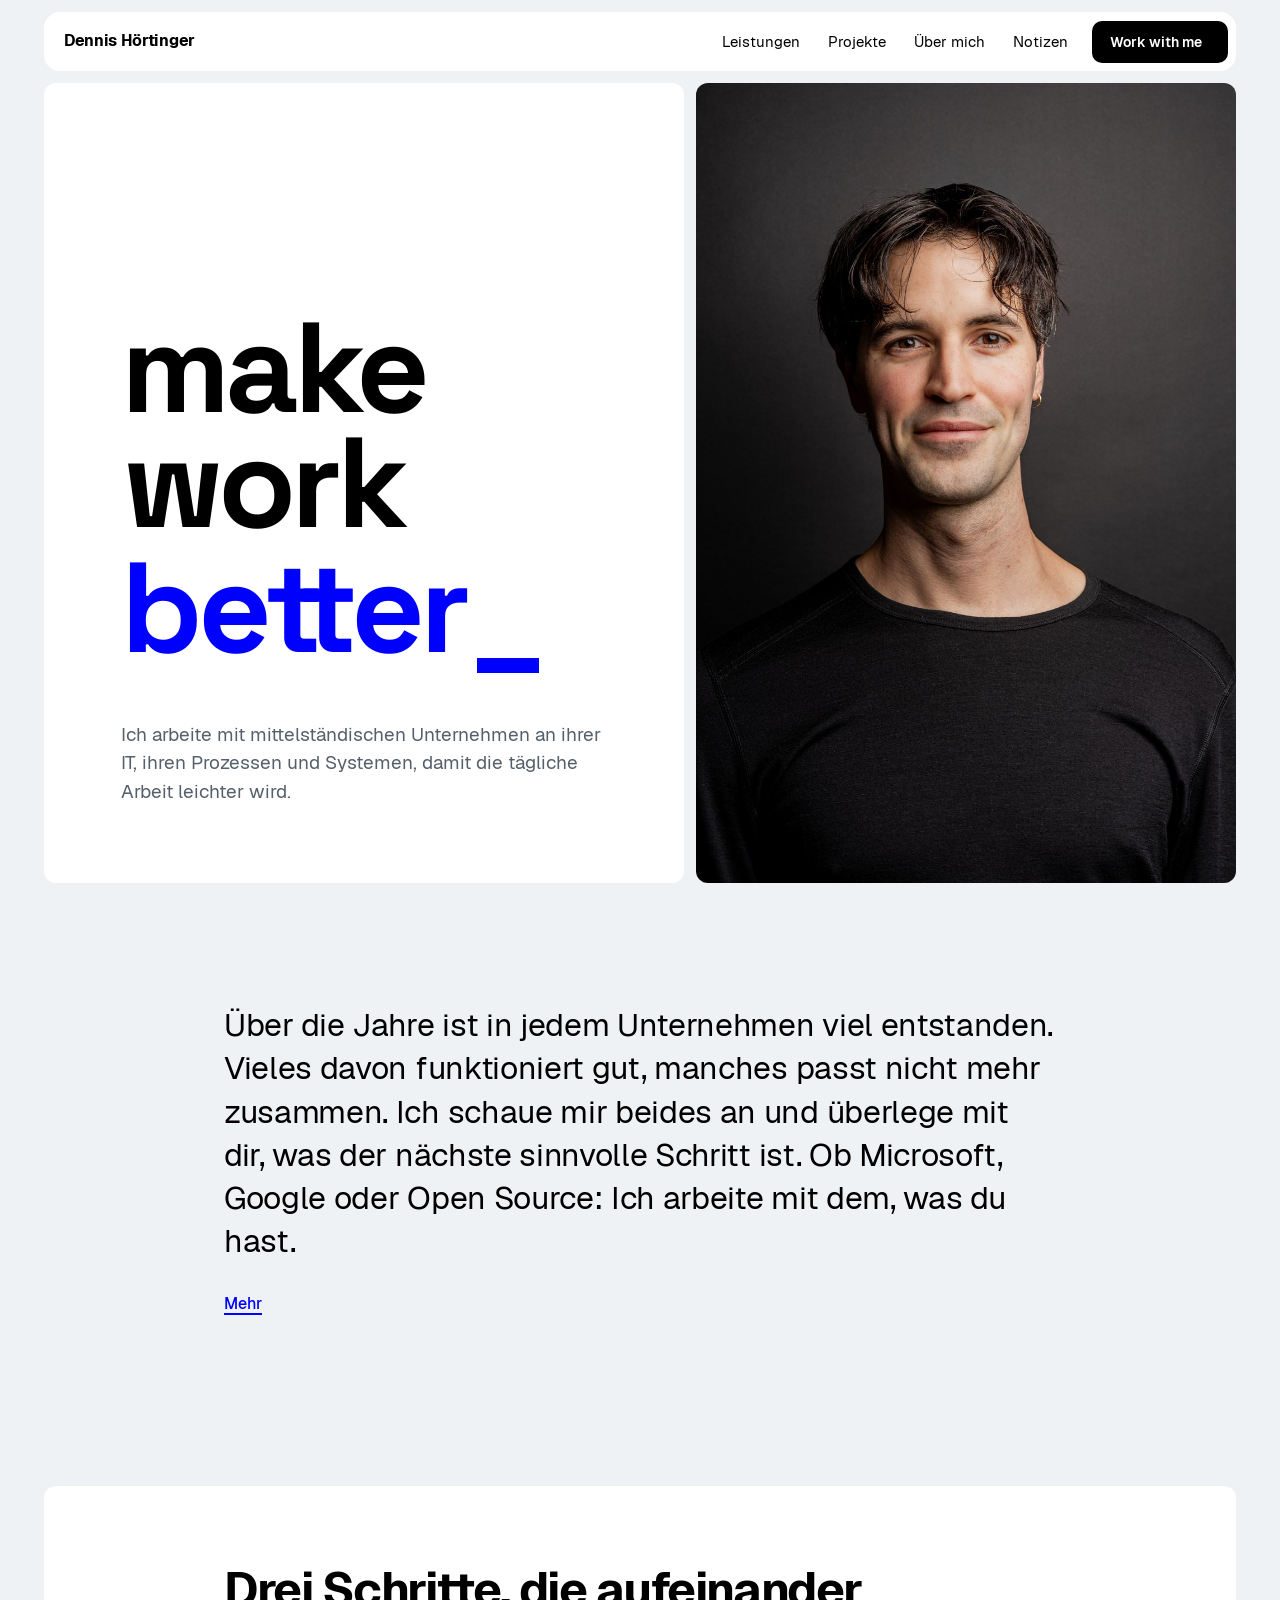
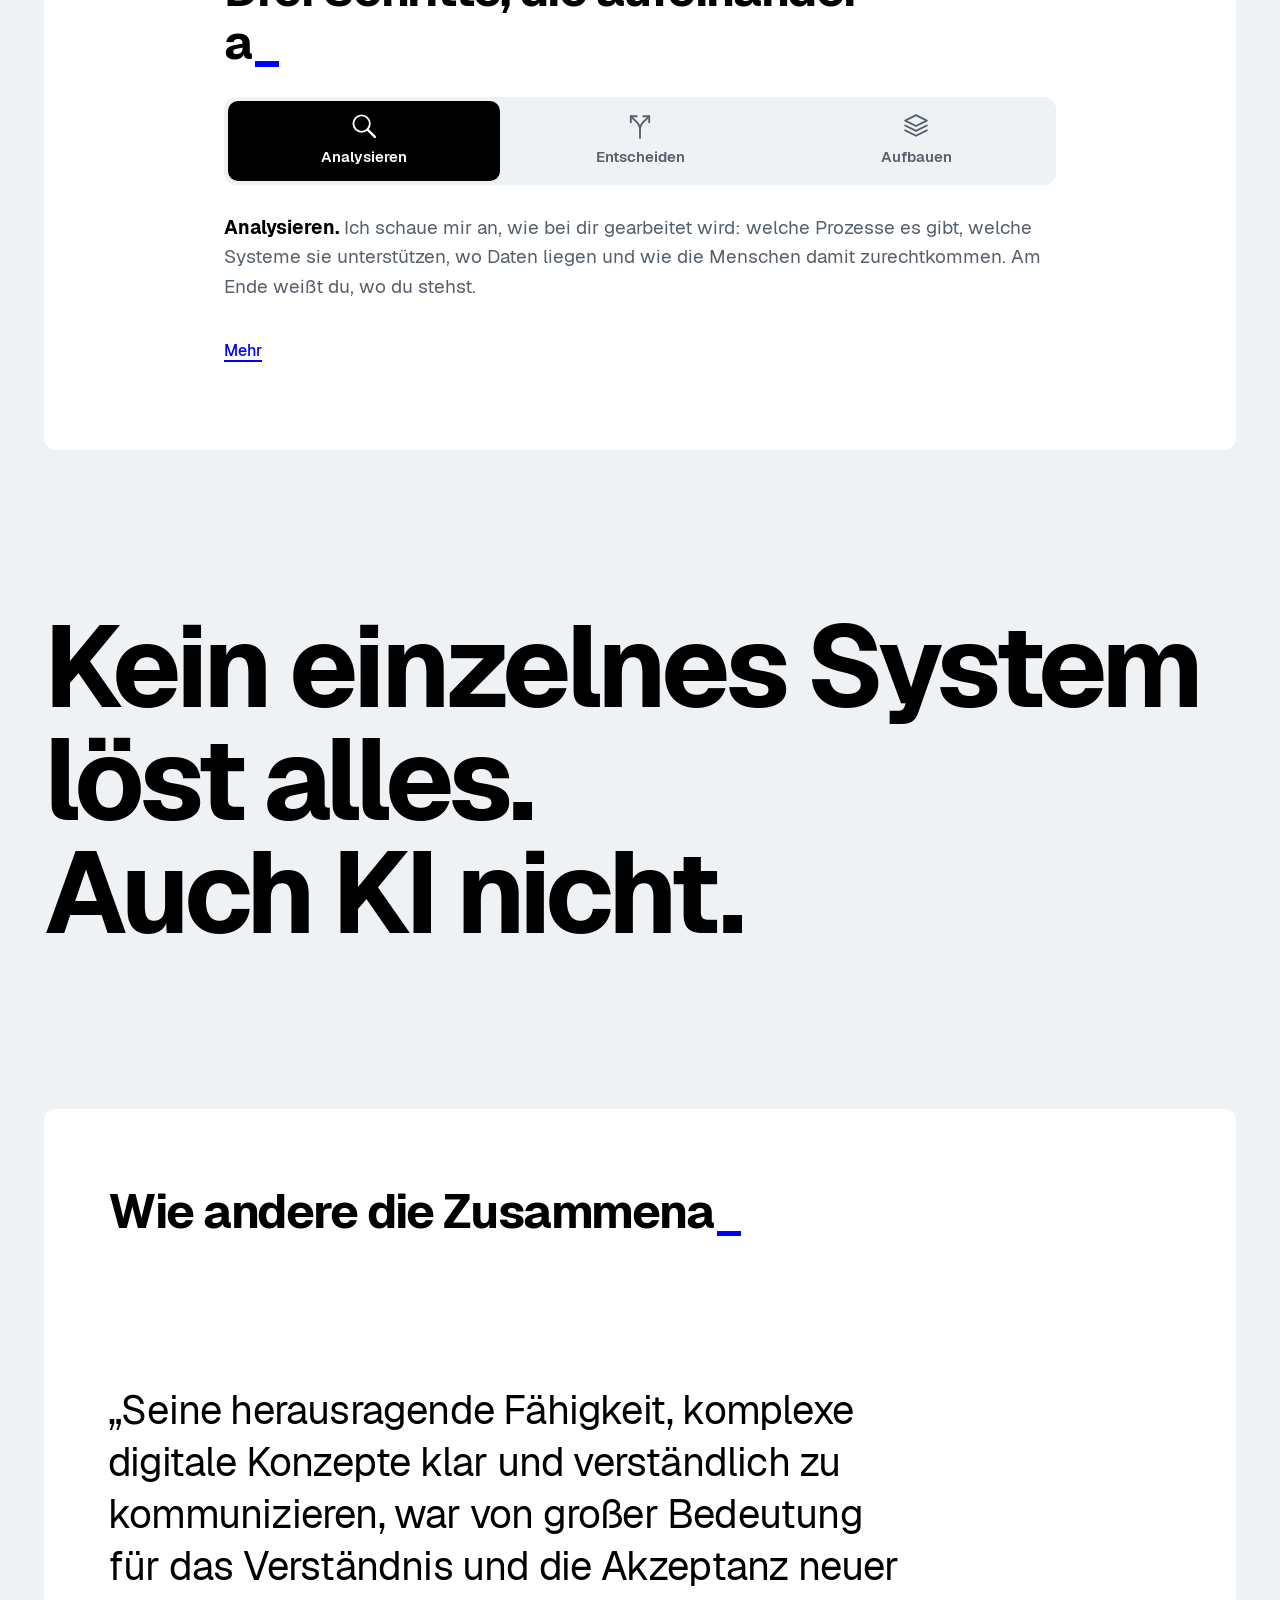
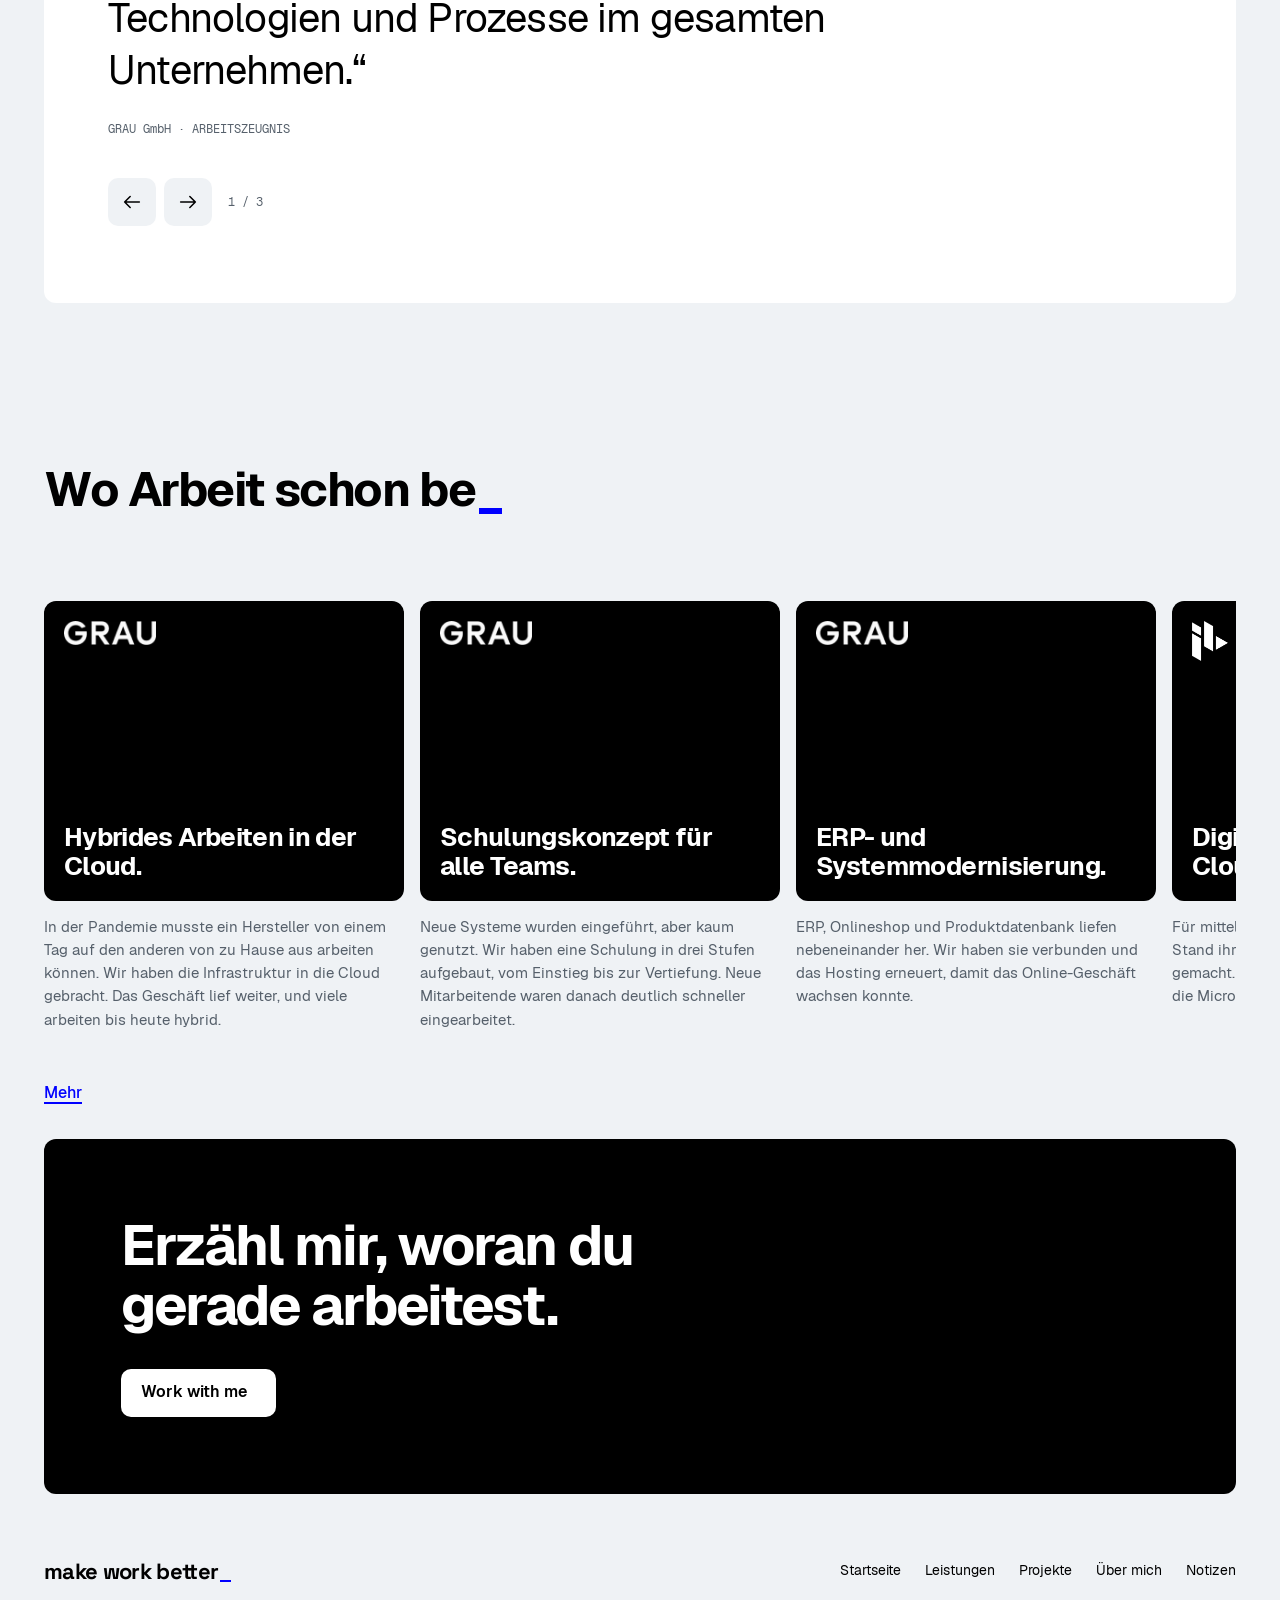
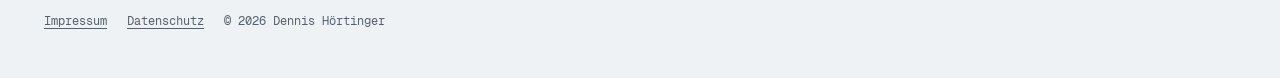
==== index.html @ a3713d3a "Impressum: Geschäftsadresse, E-Mail info@hoertinger.de, Bildnachweis; Kontakt-Buttons auf info@ Co-A" ====
<!doctype html>
<html lang="de">
<head>
  <meta charset="utf-8">
  <meta name="viewport" content="width=device-width, initial-scale=1">
  <title>Dennis Hörtinger · IT Consultant in Berlin</title>
  <meta name="description" content="IT Consultant in Berlin. Ich arbeite mit mittelständischen Unternehmen an ihrer IT, ihren Prozessen und Systemen, damit die tägliche Arbeit leichter wird.">
  <!-- Bis zum Livegang (frühestens 01.12.2026) nicht in Suchmaschinen aufnehmen. Zum Livegang diese Zeile löschen. -->
  <meta name="robots" content="noindex, nofollow">
  <meta name="theme-color" content="#EFF2F5" media="(prefers-color-scheme: light)">
  <meta name="theme-color" content="#0F1214" media="(prefers-color-scheme: dark)">
  <meta property="og:type" content="website">
  <meta property="og:locale" content="de_DE">
  <meta property="og:title" content="Dennis Hörtinger · IT Consultant in Berlin">
  <meta property="og:description" content="IT Consultant in Berlin. Ich arbeite mit mittelständischen Unternehmen an ihrer IT, ihren Prozessen und Systemen, damit die tägliche Arbeit leichter wird.">
  <link rel="icon" href="favicon.svg" type="image/svg+xml">
  <link rel="preload" href="assets/fonts/Geist-Regular.woff2" as="font" type="font/woff2" crossorigin>
  <link rel="preload" href="assets/fonts/SpaceGrotesk-Bold-Latin.woff2" as="font" type="font/woff2" crossorigin>
  <link rel="stylesheet" href="assets/css/style.css">
  <script>document.documentElement.classList.add('js')</script>
  <script src="assets/js/main.js" defer></script>
</head>
<body>
  <a href="#inhalt" class="skip-link">Zum Inhalt</a>

  <header class="nav">
    <div class="nav-bar">
      <a href="./" class="nav-name">Dennis Hörtinger</a>
      <nav class="nav-links" aria-label="Hauptnavigation">
        <a href="leistungen/" class="nav-link">Leistungen</a>
        <a href="projekte/" class="nav-link">Projekte</a>
        <a href="ueber-mich/" class="nav-link">Über mich</a>
        <a href="notizen/" class="nav-link">Notizen</a>
        <a href="mailto:info@hoertinger.de" class="btn btn-primary btn-cta nav-cta">Work with me</a>
      </nav>
      <button type="button" class="nav-burger" aria-label="Menü öffnen" aria-expanded="false" aria-controls="menu">Menü <svg width="18" height="8" viewBox="0 0 18 8" fill="none" stroke="currentColor" stroke-width="2" stroke-linecap="round" aria-hidden="true"><path d="M1 1 H17 M1 7 H17"/></svg></button>
    </div>
  </header>

  <div id="menu" class="menu" role="dialog" aria-modal="true" aria-label="Menü" aria-hidden="true" inert>
    <div class="menu-top">
      <a href="./" class="nav-name">Dennis Hörtinger</a>
      <button type="button" class="menu-close" aria-label="Menü schließen">Schließen <svg width="14" height="14" viewBox="-7 -7 14 14" fill="none" stroke="currentColor" stroke-width="2" stroke-linecap="round" aria-hidden="true"><path d="M-5.5 -5.5 L5.5 5.5 M-5.5 5.5 L5.5 -5.5"/></svg></button>
    </div>
    <nav class="menu-pages" aria-label="Seiten">
      <a href="leistungen/" data-stagger style="--i:0">Leistungen</a>
      <a href="projekte/" data-stagger style="--i:1">Projekte</a>
      <a href="ueber-mich/" data-stagger style="--i:2">Über mich</a>
      <a href="notizen/" data-stagger style="--i:3">Notizen</a>
    </nav>
    <a href="mailto:info@hoertinger.de" class="btn btn-primary btn-cta menu-cta" data-stagger style="--i:4">Work with me</a>
    <div class="menu-proj">
      <p class="menu-proj-label mono" data-stagger style="--i:6">Projekte</p>
      <a href="projekte/#hybrides-arbeiten" data-stagger style="--i:7"><div class="tile"><img src="assets/logos/logo_grau_weiss.png" width="400" height="104" alt="" class="logo-grau" loading="lazy"></div><span class="menu-proj-title">Hybrides Arbeiten in der Cloud.</span><svg width="18" height="18" viewBox="-9 -9 18 18" fill="none" stroke="currentColor" stroke-width="1.7" stroke-linecap="round" stroke-linejoin="round" aria-hidden="true"><path d="M-7 0 H7 M1 -6 L7 0 L1 6"/></svg></a>
      <a href="projekte/#schulungskonzept" data-stagger style="--i:8"><div class="tile"><img src="assets/logos/logo_grau_weiss.png" width="400" height="104" alt="" class="logo-grau" loading="lazy"></div><span class="menu-proj-title">Schulungskonzept für alle Teams.</span><svg width="18" height="18" viewBox="-9 -9 18 18" fill="none" stroke="currentColor" stroke-width="1.7" stroke-linecap="round" stroke-linejoin="round" aria-hidden="true"><path d="M-7 0 H7 M1 -6 L7 0 L1 6"/></svg></a>
      <a href="projekte/#digitalanalysen" data-stagger style="--i:9"><div class="tile"><img src="assets/logos/logo_inspirationlabs_weiss.png" width="558" height="626" alt="" class="logo-inspirationlabs" loading="lazy"></div><span class="menu-proj-title">Digitalanalysen und Cloud-Migrationen.</span><svg width="18" height="18" viewBox="-9 -9 18 18" fill="none" stroke="currentColor" stroke-width="1.7" stroke-linecap="round" stroke-linejoin="round" aria-hidden="true"><path d="M-7 0 H7 M1 -6 L7 0 L1 6"/></svg></a>
    </div>
    <p class="menu-legal mono"><a href="impressum/">Impressum</a><a href="impressum/#datenschutz">Datenschutz</a></p>
  </div>

  <main id="inhalt">
    <div class="page">
      <div class="shell only-m">
        <section class="hero-m has-photo" aria-labelledby="claim-m">
          <div class="photo"><img src="assets/fotos/dennis-hoertinger.jpg" width="965" height="1600" alt="Dennis Hörtinger"></div>
          <h1 id="claim-m" class="claim" aria-label="make work better"><span>make</span><span class="claim-work">work</span><span class="claim-better"><span class="claim-typed">better</span><span class="cursor" aria-hidden="true"></span></span></h1>
        </section>
      </div>

      <div class="shell only-d">
        <section class="hero-d" aria-labelledby="claim-d">
          <div class="card hero-d-text">
            <h1 id="claim-d" class="claim" aria-label="make work better"><span>make</span><span class="claim-work">work</span><span class="claim-better"><span class="claim-typed">better</span><span class="cursor" aria-hidden="true"></span></span></h1>
            <p class="hero-d-lead">Ich arbeite mit mittelständischen Unternehmen an ihrer IT, ihren Prozessen und Systemen, damit die tägliche Arbeit leichter wird.</p>
          </div>
          <div class="photo"><img src="assets/fotos/dennis-hoertinger.jpg" width="965" height="1600" alt="Dennis Hörtinger"></div>
        </section>
      </div>

      <section class="shell-text intro" aria-label="Einleitung" data-reveal>
        <p class="intro-lead">Ich arbeite mit mittelständischen Unternehmen an ihrer IT, ihren Prozessen und Systemen, damit die tägliche Arbeit leichter wird.</p>
        <p class="body">Über die Jahre ist in jedem Unternehmen viel entstanden. Vieles davon funktioniert gut, manches passt nicht mehr zusammen. Ich schaue mir beides an und überlege mit dir, was der nächste sinnvolle Schritt ist. Ob Microsoft, Google oder Open Source: Ich arbeite mit dem, was du hast.</p>
        <p class="intro-big">Über die Jahre ist in jedem Unternehmen viel entstanden. Vieles davon funktioniert gut, manches passt nicht mehr zusammen. Ich schaue mir beides an und überlege mit dir, was der nächste sinnvolle Schritt ist. Ob Microsoft, Google oder Open Source: Ich arbeite mit dem, was du hast.</p>
        <p><a href="ueber-mich/" class="more-link" aria-label="Mehr über mich">Mehr</a></p>
      </section>

      <section class="sec shell" aria-labelledby="steps-head">
        <div class="card steps-card">
          <div class="steps-inner">
            <h2 id="steps-head" class="h-sec" data-type>Drei Schritte, die aufeinander aufbauen.</h2>
            <div class="switch" role="tablist" aria-label="Drei Schritte">
              <button type="button" role="tab" id="step-tab-0" aria-selected="true" aria-controls="step-panel-0" tabindex="0" class="switch-tab"><svg width="26" height="26" viewBox="-12 -12 24 24" fill="none" stroke="currentColor" stroke-width="1.7" stroke-linecap="round" stroke-linejoin="round" aria-hidden="true"><circle cx="-2.2" cy="-2.2" r="7.6"/><path d="M3.3 3.3 L10 10" stroke-width="2.3"/></svg>Analysieren</button>
              <button type="button" role="tab" id="step-tab-1" aria-selected="false" aria-controls="step-panel-1" tabindex="-1" class="switch-tab"><svg width="26" height="26" viewBox="-12 -12 24 24" fill="none" stroke="currentColor" stroke-width="1.7" stroke-linecap="round" stroke-linejoin="round" aria-hidden="true"><path d="M0 11 L0 3 C0 -1 -2 -3 -5 -5.5 L-8.5 -9"/><path d="M0 3 C0 -1 2 -3 5 -5.5 L8.5 -9"/><path d="M-8.5 -3.5 L-8.5 -9 L-3 -9"/><path d="M8.5 -3.5 L8.5 -9 L3 -9"/></svg>Entscheiden</button>
              <button type="button" role="tab" id="step-tab-2" aria-selected="false" aria-controls="step-panel-2" tabindex="-1" class="switch-tab"><svg width="26" height="26" viewBox="-12 -12 24 24" fill="none" stroke="currentColor" stroke-width="1.7" stroke-linecap="round" stroke-linejoin="round" aria-hidden="true"><path d="M0 -10 L10 -5 L0 0 L-10 -5 Z"/><path d="M-10 -0.5 L0 4.5 L10 -0.5"/><path d="M-10 4 L0 9 L10 4"/></svg>Aufbauen</button>
            </div>
            <div class="switch-panel">
              <p id="step-panel-0" role="tabpanel" aria-labelledby="step-tab-0" class="step rich is-active"><b>Analysieren.</b> Ich schaue mir an, wie bei dir gearbeitet wird: welche Prozesse es gibt, welche Systeme sie unterstützen, wo Daten liegen und wie die Menschen damit zurechtkommen. Am Ende weißt du, wo du stehst.</p>
              <p id="step-panel-1" role="tabpanel" aria-labelledby="step-tab-1" class="step rich"><b>Entscheiden.</b> Wir legen gemeinsam fest, was zuerst kommt und was warten kann. Dazu gehört auch die Frage, wo KI dir tatsächlich Arbeit abnimmt und wo nicht.</p>
              <p id="step-panel-2" role="tabpanel" aria-labelledby="step-tab-2" class="step rich"><b>Aufbauen.</b> Ich begleite die Umsetzung, bis die neuen Abläufe im Alltag funktionieren. Dein Team kann die Systeme danach selbst betreiben und weiterentwickeln. Du bist nicht von mir abhängig.</p>
            </div>
            <p><a href="leistungen/" class="more-link" aria-label="Mehr Leistungen">Mehr</a></p>
          </div>
        </div>
      </section>

      <section class="sec shell-text" aria-label="Haltung">
        <p class="haltung" data-reveal>Kein einzelnes System löst alles.<br>Auch KI nicht.</p>
      </section>

      <section class="sec shell" aria-labelledby="quotes-head">
        <div class="card quotes-card" data-quotes>
          <h2 id="quotes-head" class="h-sec" data-type>Wie andere die Zusammenarbeit erlebt haben.</h2>
          <div class="quote-stage" aria-live="polite">
            <figure class="quote is-active"><blockquote>„Seine herausragende Fähigkeit, komplexe digitale Konzepte klar und verständlich zu kommunizieren, war von großer Bedeutung für das Verständnis und die Akzeptanz neuer Technologien und Prozesse im gesamten Unternehmen.“</blockquote><figcaption class="mono">GRAU GmbH · <span class="caps">Arbeitszeugnis</span></figcaption></figure>
            <figure class="quote"><blockquote>„Er genoss bei unseren Kunden ein hohes Ansehen und baute langfristige, vertrauensvolle Geschäftsbeziehungen auf.“</blockquote><figcaption class="mono">Inspirationlabs GmbH · <span class="caps">Arbeitszeugnis</span></figcaption></figure>
            <figure class="quote"><blockquote>„Seine Arbeitsweise war fortwährend von sehr hoher Systematik, Zuverlässigkeit und Effizienz geprägt.“</blockquote><figcaption class="mono">tevim UG · <span class="caps">Arbeitszeugnis</span></figcaption></figure>
          </div>
          <div class="quote-ctrl">
            <button type="button" class="icon-btn" data-dir="-1" aria-label="Vorheriges Zitat"><svg width="22" height="22" viewBox="-12 -12 24 24" fill="none" stroke="currentColor" stroke-width="1.7" stroke-linecap="round" stroke-linejoin="round" aria-hidden="true"><path d="M8 0 H-8 M-2 -6 L-8 0 L-2 6"/></svg></button>
            <button type="button" class="icon-btn" data-dir="1" aria-label="Nächstes Zitat"><svg width="22" height="22" viewBox="-12 -12 24 24" fill="none" stroke="currentColor" stroke-width="1.7" stroke-linecap="round" stroke-linejoin="round" aria-hidden="true"><path d="M-8 0 H8 M2 -6 L8 0 L2 6"/></svg></button>
            <span class="quote-count mono">1 / 3</span>
          </div>
        </div>
      </section>

      <section class="sec shell-text proj-head" aria-labelledby="proj-head">
        <h2 id="proj-head" class="h-sec" data-type>Wo Arbeit schon besser wurde.</h2>
        <div class="proj-row">
          <a href="projekte/#hybrides-arbeiten" class="proj">
            <div class="proj-tile"><img src="assets/logos/logo_grau_weiss.png" width="400" height="104" alt="GRAU GmbH" class="logo-grau" loading="lazy"><span class="proj-title">Hybrides Arbeiten in der Cloud.</span></div>
            <p class="proj-text">In der Pandemie musste ein Hersteller von einem Tag auf den anderen von zu Hause aus arbeiten können. Wir haben die Infrastruktur in die Cloud gebracht. Das Geschäft lief weiter, und viele arbeiten bis heute hybrid.</p>
          </a>
          <a href="projekte/#schulungskonzept" class="proj">
            <div class="proj-tile"><img src="assets/logos/logo_grau_weiss.png" width="400" height="104" alt="GRAU GmbH" class="logo-grau" loading="lazy"><span class="proj-title">Schulungskonzept für alle Teams.</span></div>
            <p class="proj-text">Neue Systeme wurden eingeführt, aber kaum genutzt. Wir haben eine Schulung in drei Stufen aufgebaut, vom Einstieg bis zur Vertiefung. Neue Mitarbeitende waren danach deutlich schneller eingearbeitet.</p>
          </a>
          <a href="projekte/#erp-modernisierung" class="proj">
            <div class="proj-tile"><img src="assets/logos/logo_grau_weiss.png" width="400" height="104" alt="GRAU GmbH" class="logo-grau" loading="lazy"><span class="proj-title">ERP- und Systemmodernisierung.</span></div>
            <p class="proj-text">ERP, Onlineshop und Produktdatenbank liefen nebeneinander her. Wir haben sie verbunden und das Hosting erneuert, damit das Online-Geschäft wachsen konnte.</p>
          </a>
          <a href="projekte/#digitalanalysen" class="proj">
            <div class="proj-tile"><img src="assets/logos/logo_inspirationlabs_weiss.png" width="558" height="626" alt="Inspirationlabs" class="logo-inspirationlabs" loading="lazy"><span class="proj-title">Digitalanalysen und Cloud-Migrationen.</span></div>
            <p class="proj-text">Für mittelständische Kunden habe ich zuerst den Stand ihrer IT erhoben und daraus einen Plan gemacht. Danach haben wir sie Schritt für Schritt in die Microsoft Cloud umgezogen.</p>
          </a>
        </div>
        <p><a href="projekte/" class="more-link" aria-label="Mehr Projekte">Mehr</a></p>
      </section>
    </div>
    <div class="shell contact-wrap is-tight">
      <section class="contact" aria-label="Kontakt" data-reveal>
        <h2>Erzähl mir, woran du gerade arbeitest.</h2>
        <a href="mailto:info@hoertinger.de" class="btn btn-inv btn-cta">Work with me</a>
      </section>
    </div>
  </main>

  <footer class="footer">
    <div class="footer-top">
      <p class="footer-claim">make work better<span class="cursor" aria-hidden="true"></span></p>
      <nav class="footer-nav" aria-label="Fußzeile"><a href="./">Startseite</a><a href="leistungen/">Leistungen</a><a href="projekte/">Projekte</a><a href="ueber-mich/">Über mich</a><a href="notizen/">Notizen</a></nav>
    </div>
    <p class="footer-legal mono"><a href="impressum/">Impressum</a><a href="impressum/#datenschutz">Datenschutz</a><span>© 2026 Dennis Hörtinger</span></p>
  </footer>
</body>
</html>
---- assets/css/style.css ----
/* =========================================================
   CI Dennis Hörtinger, Version 13 (Stand 25.11.2026)
   Seitengrund Eisgrau, Inhalte auf weißen Kacheln.
   Klein-Blau nur für Claim „better“, Unterstrich-Cursor und Links („Mehr“).
   Schriften selbst gehostet, keine Anfrage an Dritte.
   Light ist Standard, Night folgt der Systemeinstellung (prefers-color-scheme).
   ========================================================= */

/* ---------- Schriften (SIL OFL 1.1, Lizenzen in assets/fonts/) ---------- */
@font-face { font-family: 'Geist'; src: url('../fonts/Geist-Regular.woff2') format('woff2'); font-weight: 400; font-style: normal; font-display: swap; }
@font-face { font-family: 'Geist'; src: url('../fonts/Geist-Medium.woff2') format('woff2'); font-weight: 500; font-style: normal; font-display: swap; }
@font-face { font-family: 'Geist'; src: url('../fonts/Geist-SemiBold.woff2') format('woff2'); font-weight: 600; font-style: normal; font-display: swap; }
@font-face { font-family: 'Geist'; src: url('../fonts/Geist-Bold.woff2') format('woff2'); font-weight: 700; font-style: normal; font-display: swap; }
@font-face { font-family: 'Geist Mono'; src: url('../fonts/GeistMono-Regular.woff2') format('woff2'); font-weight: 400; font-style: normal; font-display: swap; }
@font-face { font-family: 'Space Grotesk'; src: url('../fonts/SpaceGrotesk-Bold-Latin.woff2') format('woff2'); font-weight: 700; font-style: normal; font-display: swap; }

/* ---------- Tokens ---------- */
:root {
  color-scheme: light dark;

  /* Farben */
  --blau: #0000FF;         /* Klein-Blau: „better“, Unterstrich-Cursor, Links („Mehr“) */
  --schwarz: #000000;      /* Text, primäre Buttons, Kontaktblock, Projekt-Kacheln */
  --weiss: #FFFFFF;        /* Karten / Kacheln, Menüleiste */
  --grund: #EFF2F5;        /* Eisgrau: Seitengrund; in weißen Karten für Tabs und Pfeil-Buttons */
  --schiefer: #56606B;     /* Fließtext, Nebentexte */
  --linie: #D9DEE4;        /* Trennlinien, Foto-Platzhalter */
  --schiefer-night: #939BA4; /* Nebentext auf Schwarz */
  --link: #0000FF;         /* Links („Mehr“); in Night weiß */
  --kachel: #000000;       /* Logo- und Projekt-Kacheln, in beiden Modi schwarz */

  /* Schrift */
  --font: 'Geist', 'Helvetica Neue', Arial, sans-serif;            /* Titel 700, Text 400, Buttons/Tabs 600, Links 500 */
  --font-marke: 'Space Grotesk', 'Geist', sans-serif;               /* nur Claim, 700 */
  --font-mono: 'Geist Mono', ui-monospace, Menlo, monospace;        /* nur kleine Beschriftungen, 400 */

  /* Form */
  --r-karte: 12px;
  --r-button: 10px;
  --r-leiste: 16px;

  /* Unterstrich-Cursor (relativ zur Schriftgröße des Elements) */
  --cursor-w: 0.49em;
  --cursor-h: 0.114em;
  --cursor-y: -0.162em;
  --cursor-gap-claim: 0.082em;

  /* Abstände und Bewegung */
  --wrap: 1240px;
  --sec: 96px;
  --ease: cubic-bezier(0.22, 0.61, 0.36, 1);
  --t-hover: 200ms;
}
@media (min-width: 900px) {
  :root {
    --sec: 160px;
  }
}

/* Night (Werte aus der CI): Flächen schwarz, Text weiß, Grund fast schwarz.
   --weiss steht für „Fläche“, --schwarz für „Text/primär“; in Night tauschen beide.
   Blau bleibt #0000FF, auf Schwarz nur groß (Claim) oder als Fläche (Cursor). Links dort weiß. */
@media (prefers-color-scheme: dark) {
  :root {
    --grund: #0F1214;
    --weiss: #000000;
    --schwarz: #FFFFFF;
    --schiefer: #939BA4;
    --linie: #22272C;
    --link: #FFFFFF;
  }
}

/* ---------- Basis ---------- */
*,
*::before,
*::after {
  box-sizing: border-box;
}
html {
  -webkit-text-size-adjust: 100%;
  text-size-adjust: 100%;
  scroll-padding-top: 96px;
}
@media (prefers-reduced-motion: no-preference) {
  html {
    scroll-behavior: smooth;
  }
}
body {
  margin: 0;
  background: var(--grund);
  color: var(--schwarz);
  font-family: var(--font);
  font-size: 16px;
  line-height: 1.55;
  -webkit-font-smoothing: antialiased;
  -moz-osx-font-smoothing: grayscale;
}
h1,
h2,
h3,
p,
ul,
ol,
blockquote,
figure {
  margin: 0;
}
ul,
ol {
  padding: 0;
  list-style: none;
}
a {
  color: inherit;
  text-decoration: none;
}
button {
  font: inherit;
  color: inherit;
  background: none;
  border: 0;
  padding: 0;
  cursor: pointer;
}
img {
  display: block;
  max-width: 100%;
}
b,
strong {
  font-weight: 700;
}
:focus-visible {
  outline: 2px solid var(--schwarz);
  outline-offset: 3px;
  border-radius: 4px;
}
.contact :focus-visible {
  outline-color: var(--weiss);
}
.sr-only {
  position: absolute;
  width: 1px;
  height: 1px;
  padding: 0;
  margin: -1px;
  overflow: hidden;
  clip: rect(0, 0, 0, 0);
  white-space: nowrap;
  border: 0;
}
.skip-link {
  position: absolute;
  left: 16px;
  top: -100px;
  z-index: 100;
  background: var(--schwarz);
  color: var(--weiss);
  padding: 12px 16px;
  border-radius: var(--r-button);
  font-weight: 600;
}
.skip-link:focus {
  top: 16px;
}

/* ---------- Unterstrich-Cursor ---------- */
.cursor {
  display: inline-block;
  width: var(--cursor-w);
  height: var(--cursor-h);
  margin-left: var(--cursor-gap-claim);
  vertical-align: var(--cursor-y);
  background: var(--blau);
}
/* Blinkt dauerhaft (Entscheidung Dennis, 25.11.2026); bei „Bewegung reduzieren“ steht er */
.cursor.is-blinking {
  animation: cursor-blink 1.06s steps(1) infinite;
}
@keyframes cursor-blink {
  50% {
    opacity: 0;
  }
}

/* ---------- Typografie ---------- */
.h-page {
  font-size: 40px;
  line-height: 1.1;
  font-weight: 700;
  letter-spacing: -0.03em;
}
.h-sec {
  font-size: 28px;
  line-height: 1.1;
  font-weight: 700;
  letter-spacing: -0.03em;
  max-width: 20ch;
}
.lead {
  font-size: 19px;
  line-height: 1.5;
  color: var(--schiefer);
}
.body {
  font-size: 17px;
  line-height: 1.55;
  color: var(--schiefer);
}
.small {
  font-size: 15px;
  line-height: 1.45;
  color: var(--schiefer);
}
.rich {
  color: var(--schiefer);
}
.rich b {
  color: var(--schwarz);
}
.mono {
  font-family: var(--font-mono);
  font-size: 12px;
  font-weight: 400;
  color: var(--schiefer);
}
@media (min-width: 900px) {
  .h-page {
    font-size: clamp(56px, 5vw, 72px);
    line-height: 1.04;
  }
  .h-sec {
    font-size: clamp(32px, 4vw, 48px);
  }
  .lead {
    font-size: 22px;
  }
}

/* Abschnittsüberschrift tippt sich (Aufbau per JS, Platz ist vorher reserviert) */
.type-wrap {
  position: relative;
  display: block;
}
.type-ghost {
  visibility: hidden;
}
.type-live {
  position: absolute;
  left: 0;
  top: 0;
  right: 0;
}
.type-live .cursor {
  margin-left: 0.08em;
}

/* ---------- Link „Mehr“ ---------- */
.more-link {
  display: inline-flex;
  align-items: center;
  min-height: 44px;
  color: var(--link);
  font-size: 16px;
  font-weight: 500;
  text-decoration: underline;
  text-underline-offset: 4px;
  text-decoration-thickness: 1.5px;
  transition: color var(--t-hover) var(--ease);
}
@media (hover: hover) {
  .more-link:hover {
    color: var(--schwarz);
  }
}

/* ---------- Layout ---------- */
.page {
  padding-top: 0;
}
/* Kacheln: mobil 12 px Rand, Desktop 24 px */
.shell {
  width: 100%;
  max-width: var(--wrap);
  margin: 0 auto;
  padding: 0 12px;
}
/* Freier Text: 24 px Rand */
.shell-text {
  width: 100%;
  max-width: var(--wrap);
  margin: 0 auto;
  padding: 0 24px;
}
.inner {
  padding: 0 12px;
}
.col {
  width: 100%;
  max-width: 1020px;
  margin: 0 auto;
  padding: 0 12px;
}
.col-narrow {
  width: 100%;
  max-width: 760px;
  margin: 0 auto;
  padding: 0 24px;
}
.sec {
  margin-top: var(--sec);
}
.center {
  text-align: center;
}
@media (min-width: 900px) {
  .shell,
  .col {
    padding: 0 24px;
  }
  .inner {
    padding: 0;
  }
  .center-d {
    text-align: center;
  }
  .h-sec.center-d {
    margin-left: auto;
    margin-right: auto;
  }
}
.only-m {
  display: block;
}
.only-d {
  display: none;
}
@media (min-width: 900px) {
  .only-m {
    display: none;
  }
  .only-d {
    display: block;
  }
}

/* ---------- Karten ---------- */
.card {
  background: var(--weiss);
  border-radius: var(--r-karte);
}

/* ---------- Buttons ---------- */
.btn {
  display: inline-flex;
  align-items: center;
  justify-content: center;
  min-height: 48px;
  padding: 0 20px;
  border-radius: var(--r-button);
  font-size: 16px;
  font-weight: 600;
  white-space: nowrap;
}
.btn-primary {
  background: var(--schwarz);
  color: var(--weiss);
}
.btn-inv {
  background: var(--weiss);
  color: var(--schwarz);
}
/* „Work with me“: blauer Unterstrich bei Hover, Fokus, Antippen */
.btn-cta::after {
  content: '';
  display: inline-block;
  width: var(--cursor-w);
  height: var(--cursor-h);
  margin-left: 0.08em;
  vertical-align: var(--cursor-y);
  background: var(--blau);
  opacity: 0;
  transition: opacity 0.15s;
}
.btn-cta:hover::after,
.btn-cta:active::after,
.btn-cta:focus-visible::after {
  opacity: 1;
}

/* ---------- Menüleiste ---------- */
.nav {
  position: sticky;
  top: 0;
  z-index: 50;
  max-width: var(--wrap);
  margin: 0 auto;
  padding: 12px;
}
.nav-bar {
  display: flex;
  align-items: center;
  justify-content: space-between;
  gap: 8px;
  padding: 4px;
  background: var(--weiss);
  border-radius: var(--r-leiste);
  box-shadow: 0 8px 28px rgba(0, 0, 0, 0);
  transition: box-shadow 0.25s;
}
.nav.is-scrolled .nav-bar {
  box-shadow: 0 8px 28px rgba(0, 0, 0, 0.08);
}
.nav-name {
  display: flex;
  align-items: center;
  height: 48px;
  padding: 0 16px;
  border-radius: var(--r-button);
  font-size: 16px;
  font-weight: 700;
  letter-spacing: -0.02em;
}
.nav-links {
  display: none;
}
.nav-burger,
.menu-close {
  display: flex;
  align-items: center;
  gap: 10px;
  height: 48px;
  padding: 0 16px;
  border-radius: var(--r-button);
  font-size: 15px;
  font-weight: 600;
}
@media (min-width: 900px) {
  .nav {
    padding: 12px 24px;
  }
  .nav-burger {
    display: none;
  }
  .nav-links {
    display: flex;
    align-items: center;
    gap: 4px;
    padding: 4px 4px 4px 12px;
    font-size: 15px;
  }
  .nav-links a.nav-link {
    padding: 10px 12px;
    transition: color var(--t-hover) var(--ease);
  }
  .nav-links a.nav-link[aria-current='page'] {
    text-decoration: underline;
    text-underline-offset: 4px;
    text-decoration-thickness: 1.5px;
  }
  .nav-cta {
    margin-left: 8px;
    min-height: 0;
    padding: 12px 18px;
    font-size: 14px;
    line-height: 1.3;
  }
}
@media (hover: hover) {
  .nav-links a.nav-link:hover {
    color: var(--link);
  }
}

/* ---------- Menü mobil ---------- */
.menu {
  position: fixed;
  inset: 0;
  z-index: 60;
  background: var(--weiss);
  display: flex;
  flex-direction: column;
  padding: 12px 12px 32px;
  overflow-y: auto;
  opacity: 0;
  visibility: hidden;
  transition: opacity 250ms var(--ease), visibility 0s linear 250ms;
}
.menu.is-open {
  opacity: 1;
  visibility: visible;
  transition: opacity 250ms var(--ease), visibility 0s;
}
.menu > * {
  flex-shrink: 0;
}
.menu-top {
  display: flex;
  align-items: center;
  justify-content: space-between;
  padding: 4px;
}
.menu-top .nav-name,
.menu-close {
  background: var(--grund);
}
.menu-pages {
  margin-top: 32px;
  padding: 0 16px;
  display: flex;
  flex-direction: column;
  align-items: flex-start;
}
.menu-pages a {
  font-family: var(--font-marke);
  font-size: 40px;
  line-height: 1.25;
  font-weight: 700;
  letter-spacing: -0.04em;
}
.menu-cta {
  display: flex;
  margin: 40px 4px 0;
}
.menu-proj {
  margin-top: 48px;
  padding: 0 16px;
}
.menu-proj-label {
  margin-bottom: 12px;
}
.menu-proj a {
  display: flex;
  align-items: center;
  gap: 16px;
  padding: 6px 0;
}
.menu-proj .tile {
  width: 72px;
  height: 72px;
  flex: none;
  border-radius: var(--r-button);
}
.menu-proj .tile .logo-grau {
  width: 72%;
}
.menu-proj .tile .logo-inspirationlabs {
  height: 50% !important;
}
.menu-proj-title {
  flex: 1;
  font-size: 17px;
  line-height: 1.3;
  font-weight: 600;
}
.menu-legal {
  margin-top: auto;
  padding: 40px 16px 0;
  display: flex;
  gap: 20px;
}
.menu-legal a,
.footer-legal a {
  color: var(--schiefer);
  text-decoration: underline;
  text-underline-offset: 3px;
}
/* Einblenden der Menüpunkte */
.menu [data-stagger] {
  opacity: 0;
  transform: translateY(8px);
  transition: opacity 300ms var(--ease), transform 300ms var(--ease);
}
.menu.is-open [data-stagger] {
  opacity: 1;
  transform: none;
  transition-delay: calc(var(--i, 0) * 35ms + 60ms);
}
@media (min-width: 900px) {
  .menu {
    display: none;
  }
}

/* ---------- Logo-Flächen ---------- */
.tile {
  position: relative;
  display: grid;
  place-items: center;
  background: var(--kachel);
  overflow: hidden;
}
.tile img {
  height: auto;
}
.logo-grau {
  width: 42%;
}
.logo-inspirationlabs {
  height: 30% !important;
  width: auto;
}
.logo-tevim {
  width: 45%;
}

/* ---------- Foto-Platzhalter ---------- */
.photo {
  position: relative;
  overflow: hidden;
  background: var(--linie);
}
.photo img {
  width: 100%;
  height: 100%;
  object-fit: cover;
}
.photo-ph-label {
  position: absolute;
  inset: 0;
  display: grid;
  place-items: center;
  font-family: var(--font-mono);
  font-size: 12px;
  color: var(--schiefer);
}

/* ---------- Startseite: Claim ---------- */
.claim {
  font-family: var(--font-marke);
  font-weight: 700;
  letter-spacing: -0.04em;
  line-height: 0.9;
}
.claim > span {
  display: block;
}
.claim .claim-work {
  margin-left: 0.02em;
}
.claim .claim-better {
  margin-top: 0.08em;
  color: var(--blau);
  white-space: nowrap;
}
.claim .letter[hidden] {
  display: none;
}
/* Bis das Tippen startet, ist „better“ ausgeblendet (nur mit JS und ohne „Bewegung reduzieren“) */
@media (prefers-reduced-motion: no-preference) {
  html.js .claim-typed:not(.is-ready) {
    visibility: hidden;
  }
}

/* ---------- Startseite: Hero ---------- */
.hero-m {
  position: relative;
  height: 660px;
  border-radius: var(--r-karte);
  overflow: hidden;
  background: var(--linie);
  display: flex;
  flex-direction: column;
  justify-content: flex-end;
  padding: 24px 24px 32px;
}
.hero-m .photo {
  position: absolute;
  inset: 0;
}
.hero-m .photo img {
  object-position: 50% 12%;
}
.hero-m .claim {
  position: relative;
  font-size: 84px;
}
/* Mit Foto: „make work“ weiß auf dem dunklen unteren Bildteil */
.hero-m.has-photo .claim {
  color: #FFFFFF;
}
/* Night ohne Foto: dunkler Platzhalter, Claim weiß */
@media (prefers-color-scheme: dark) {
  .hero-m .claim {
    color: #FFFFFF;
  }
}

.hero-d {
  display: flex;
  flex-wrap: wrap;
  gap: 12px;
}
.hero-d-text {
  flex: 1 1 520px;
  min-width: 0;
  min-height: 800px;
  padding: clamp(160px, 16vw, 240px) clamp(32px, 6vw, 80px) clamp(32px, 6vw, 80px);
  display: flex;
  flex-direction: column;
  justify-content: flex-end;
  gap: 48px;
}
.hero-d .claim {
  font-size: clamp(72px, 10vw, 152px);
}
.hero-d-lead {
  font-size: 19px;
  line-height: 1.5;
  color: var(--schiefer);
  max-width: 38ch;
}
.hero-d .photo {
  flex: 1 1 420px;
  min-height: 800px;
  border-radius: var(--r-karte);
}
.hero-d .photo img {
  position: absolute;
  inset: 0;
  object-position: 50% 20%;
}

/* ---------- Startseite: Einleitung ---------- */
.intro {
  display: flex;
  flex-direction: column;
  gap: 20px;
  padding-top: 72px;
}
.intro-lead {
  font-size: 26px;
  line-height: 1.3;
  font-weight: 700;
  letter-spacing: -0.03em;
}
.intro-big {
  display: none;
}
@media (min-width: 900px) {
  .intro {
    max-width: 880px;
    padding-top: 120px;
  }
  .intro-lead,
  .intro .body {
    display: none;
  }
  .intro-big {
    display: block;
    font-size: clamp(24px, 2.6vw, 32px);
    line-height: 1.35;
    letter-spacing: -0.01em;
  }
}

/* ---------- Startseite: Drei Schritte (Tabs) ---------- */
.steps-card {
  padding: 40px 20px;
}
.steps-inner {
  display: flex;
  flex-direction: column;
  gap: 20px;
}
.switch {
  display: flex;
  gap: 4px;
  padding: 4px;
  background: var(--grund);
  border-radius: var(--r-karte);
}
.switch-tab {
  flex: 1 1 0;
  min-width: 0;
  min-height: 76px;
  display: flex;
  flex-direction: column;
  align-items: center;
  justify-content: center;
  gap: 6px;
  border-radius: var(--r-button);
  font-size: 14px;
  font-weight: 600;
  color: var(--schiefer);
  transition: background-color 250ms var(--ease), color 250ms var(--ease);
}
.switch-tab[aria-selected='true'] {
  background: var(--schwarz);
  color: var(--weiss);
}
.switch-panel {
  display: grid;
}
.switch-panel > p.step {
  grid-area: 1 / 1;
  font-size: 17px;
  line-height: 1.55;
}
html.js .switch-panel > p.step {
  opacity: 0;
  visibility: hidden;
  transition: opacity 300ms var(--ease), visibility 0s linear 300ms;
}
html.js .switch-panel > p.step.is-active {
  opacity: 1;
  visibility: visible;
  transition: opacity 300ms var(--ease), visibility 0s;
}
@media (min-width: 900px) {
  .steps-card {
    padding: clamp(48px, 6vw, 88px) clamp(28px, 5vw, 64px);
  }
  .steps-inner {
    max-width: 832px;
    margin: 0 auto;
    gap: 28px;
  }
  .switch-tab {
    flex: 1 1 140px;
    min-height: 80px;
    font-size: 15px;
  }
  .switch-panel > p.step {
    font-size: 19px;
  }
}

/* ---------- Haltung ---------- */
.haltung {
  font-size: 52px;
  line-height: 0.98;
  font-weight: 700;
  letter-spacing: -0.045em;
}
@media (min-width: 900px) {
  .haltung {
    font-size: clamp(56px, 9vw, 148px);
  }
}
/* Kernsatz auf Unterseiten (kleiner, ohne Verlauf) */
.statement {
  font-size: 30px;
  line-height: 1.2;
  font-weight: 700;
  letter-spacing: -0.03em;
}
@media (min-width: 900px) {
  .statement {
    font-size: clamp(44px, 3.9vw, 56px);
    line-height: 1.12;
  }
}

/* ---------- Startseite: Zitate ---------- */
.quotes-card {
  padding: 40px 20px;
  display: flex;
  flex-direction: column;
  gap: 28px;
}
.quote-stage {
  display: grid;
}
.quote {
  display: flex;
  flex-direction: column;
  gap: 24px;
}
html.js .quote {
  grid-area: 1 / 1;
}
html.js .quote:not(.is-active) {
  visibility: hidden;
}
html:not(.js) .quote + .quote {
  margin-top: 40px;
}
.quote blockquote {
  font-size: 24px;
  line-height: 1.3;
  font-weight: 400;
  letter-spacing: -0.02em;
  max-width: 30ch;
}
.caps {
  text-transform: uppercase;
}
.quote-ctrl {
  display: flex;
  align-items: center;
  gap: 8px;
}
html:not(.js) .quote-ctrl {
  display: none;
}
.icon-btn {
  width: 48px;
  height: 48px;
  display: grid;
  place-items: center;
  border-radius: var(--r-button);
  background: var(--grund);
  color: var(--schwarz);
}
.quote-count {
  margin-left: 8px;
}
@media (min-width: 900px) {
  .quotes-card {
    padding: clamp(48px, 6vw, 88px) clamp(28px, 5vw, 64px);
    gap: 40px;
  }
  .quote blockquote {
    font-size: clamp(28px, 3.2vw, 40px);
  }
}

/* ---------- Startseite: Projekte ---------- */
.proj-head {
  display: flex;
  flex-direction: column;
  gap: 20px;
}
.proj-row {
  display: flex;
  gap: 12px;
  overflow-x: auto;
  margin: 0 -24px;
  padding: 0 24px 8px;
  scroll-snap-type: x proximity;
  scroll-padding: 0 24px;
}
.proj {
  flex: 0 0 280px;
  display: flex;
  flex-direction: column;
  gap: 14px;
  scroll-snap-align: start;
}
.proj-tile {
  height: 220px;
  background: var(--kachel);
  border-radius: var(--r-karte);
  padding: 20px;
  display: flex;
  flex-direction: column;
  justify-content: space-between;
  align-items: flex-start;
}
.proj-tile img {
  height: 24px;
  width: auto;
}
.proj-tile img.logo-inspirationlabs {
  height: 40px !important;
}
.proj-title {
  color: #FFFFFF;
  font-size: 22px;
  font-weight: 700;
  letter-spacing: -0.025em;
  line-height: 1.12;
}
.proj-text {
  font-size: 15px;
  line-height: 1.55;
  color: var(--schiefer);
}
@media (min-width: 900px) {
  .proj-head {
    gap: 32px;
  }
  .proj-row {
    gap: 16px;
    margin: 0;
    padding: 0 0 8px;
    scroll-padding: 0;
  }
  .proj {
    flex-basis: 360px;
  }
  .proj-tile {
    height: 300px;
  }
  .proj-title {
    font-size: 26px;
  }
}

/* ---------- Kontakt-Karte ---------- */
.contact-wrap {
  margin-top: var(--sec);
}
.contact-wrap.is-tight {
  margin-top: 12px;
}
.contact {
  background: var(--schwarz);
  color: var(--weiss);
  border-radius: var(--r-karte);
  padding: 40px 24px 24px;
  display: flex;
  flex-direction: column;
  gap: 32px;
}
.contact h2 {
  font-size: 34px;
  line-height: 1.08;
  font-weight: 700;
  letter-spacing: -0.035em;
  max-width: 14ch;
}
.contact .btn {
  width: 100%;
}
@media (min-width: 900px) {
  .contact-wrap.is-tight {
    margin-top: 24px;
  }
  .contact {
    padding: clamp(40px, 6vw, 80px);
    align-items: flex-start;
  }
  .contact h2 {
    font-size: clamp(32px, 4.4vw, 56px);
  }
  .contact .btn {
    width: auto;
  }
}

/* ---------- Footer ---------- */
.footer {
  max-width: var(--wrap);
  margin: 0 auto;
  padding: 56px 24px 40px;
  display: flex;
  flex-direction: column;
  gap: 24px;
}
.footer-top {
  display: flex;
  flex-direction: column;
  gap: 24px;
}
.footer-claim {
  font-family: var(--font-marke);
  font-size: 22px;
  font-weight: 700;
  letter-spacing: -0.03em;
  line-height: 1.2;
}
.footer-nav {
  display: grid;
  grid-template-columns: repeat(2, minmax(0, 1fr));
  gap: 4px 16px;
  font-size: 15px;
}
.footer-nav a {
  min-height: 36px;
  display: flex;
  align-items: center;
  transition: color var(--t-hover) var(--ease);
}
.footer-legal {
  display: flex;
  flex-wrap: wrap;
  gap: 20px;
}
@media (hover: hover) {
  .footer-nav a:hover {
    color: var(--link);
  }
  .menu-legal a:hover,
  .footer-legal a:hover {
    color: var(--schwarz);
  }
}
@media (min-width: 900px) {
  .footer {
    padding: 64px 24px 48px;
    gap: 28px;
  }
  .footer-top {
    flex-direction: row;
    flex-wrap: wrap;
    justify-content: space-between;
    align-items: center;
  }
  .footer-nav {
    display: flex;
    flex-wrap: wrap;
    gap: 24px;
    font-size: 14px;
  }
  .footer-nav a {
    min-height: 0;
  }
}

/* ---------- Unterseiten: Einstieg ---------- */
.subhero {
  display: grid;
  gap: 12px;
}
.subhero-text {
  padding: 64px 24px 32px;
}
.subhero-text .lead {
  margin-top: 40px;
  font-size: 17px;
}
.subhero .photo {
  height: 380px;
  border-radius: var(--r-karte);
}
@media (min-width: 900px) {
  .subhero {
    grid-template-columns: 1fr 1fr;
    height: 640px;
  }
  .subhero-text {
    padding: 104px 64px 64px;
    display: flex;
    flex-direction: column;
    justify-content: space-between;
  }
  .subhero-text .lead {
    margin-top: 32px;
    font-size: 19px;
  }
  .subhero .photo {
    height: 100%;
  }
}

/* ---------- Leistungen ---------- */
.steps {
  display: grid;
  gap: 12px;
}
.stepcard {
  padding: 24px;
}
.stepcard h2 {
  margin-top: 28px;
  font-size: 26px;
  line-height: 1.2;
  font-weight: 700;
  letter-spacing: -0.03em;
}
.stepcard .body {
  margin-top: 8px;
}
.step-list {
  margin-top: 20px;
}
.step-list li {
  border-top: 1px solid var(--linie);
  padding: 12px 0;
  font-size: 16px;
  line-height: 1.5;
}
.step-result {
  border-top: 1px solid var(--linie);
  padding-top: 20px;
  font-size: 17px;
  line-height: 1.5;
  font-weight: 600;
}
@media (min-width: 900px) {
  .stepcard {
    padding: 48px;
    display: grid;
    grid-template-columns: 46% 1fr;
    gap: 24px;
  }
  .stepcard h2 {
    margin-top: 40px;
    font-size: 32px;
  }
  .stepcard .body {
    padding-right: 16px;
  }
  .step-list {
    margin-top: 0;
  }
  .step-list li {
    padding: 13px 0;
    font-size: 17px;
  }
  .step-list li:first-child {
    border-top: 0;
    padding-top: 6px;
  }
}

/* ---------- Projekte ---------- */
.projects {
  display: grid;
  gap: 12px;
}
.projcard {
  padding: 8px;
  scroll-margin-top: 100px;
}
.projcard .tile {
  height: 172px;
  border-radius: var(--r-button);
}
.projcard-body {
  padding: 40px 16px 24px;
}
.projcard h2 {
  font-size: 24px;
  line-height: 1.2;
  font-weight: 700;
  letter-spacing: -0.03em;
}
.projcard .caption {
  margin-top: 6px;
  font-family: var(--font-mono);
  font-size: 12px;
  color: var(--schiefer);
}
.projcard .parts {
  margin-top: 24px;
  display: grid;
  gap: 12px;
}
.projcard .parts p {
  font-size: 17px;
  line-height: 1.5;
}
@media (min-width: 900px) {
  .projcard {
    padding: 10px;
    display: grid;
    grid-template-columns: 350px 1fr;
    min-height: 360px;
  }
  .projcard .tile {
    height: auto;
  }
  .projcard .tile img.logo-grau {
    width: 38%;
  }
  .projcard-body {
    padding: 38px 38px 38px 48px;
  }
  .projcard h2 {
    font-size: 30px;
  }
  .projcard .parts p {
    font-size: 18px;
  }
}

/* ---------- Über mich ---------- */
.about-hero {
  display: grid;
  gap: 12px;
}
.about-hero .photo {
  height: 460px;
  border-radius: var(--r-karte);
}
.about-card {
  padding: 56px 24px 32px;
}
.about-text {
  padding: 48px 4px 0;
}
.about-text p + p {
  margin-top: 20px;
}
.more {
  display: grid;
  grid-template-rows: 0fr;
  transition: grid-template-rows 400ms var(--ease);
}
.more > div {
  overflow: hidden;
}
.more.is-open {
  grid-template-rows: 1fr;
}
.more p {
  margin-top: 20px;
}
.more-btn {
  margin-top: 20px;
  min-height: 44px;
  display: inline-flex;
  align-items: center;
  gap: 6px;
  font-size: 16px;
  font-weight: 600;
  color: var(--schwarz);
}
.more-btn svg {
  transition: transform 300ms var(--ease);
}
.more-btn[aria-expanded='true'] svg {
  transform: rotate(180deg);
}
.cv {
  margin-top: 28px;
  padding: 0;
  overflow: hidden;
}
.cv li {
  padding: 14px 20px;
  display: grid;
  gap: 2px;
  position: relative;
}
.cv li + li::before {
  content: '';
  position: absolute;
  top: 0;
  left: 20px;
  right: 0;
  border-top: 1px solid var(--linie);
}
.cv .role {
  font-weight: 600;
}
.cv .meta {
  font-size: 15px;
  color: var(--schiefer);
}
.cv .when-d,
.cv .org-d {
  display: none;
}
@media (min-width: 900px) {
  .about-hero {
    grid-template-columns: 1fr 1fr;
    min-height: 640px;
  }
  .about-hero .card {
    padding: 104px 64px 64px;
  }
  .about-card {
    display: flex;
    flex-direction: column;
  }
  .about-hero .photo {
    height: auto;
    min-height: 640px;
  }
  .about-text {
    padding: 0;
    margin-top: 48px;
  }
  .cv {
    margin-top: 48px;
  }
  .cv li {
    grid-template-columns: 230px 1fr auto;
    align-items: center;
    padding: 0 32px;
    height: 64px;
  }
  .cv li + li::before {
    left: 32px;
  }
  .cv .meta {
    display: none;
  }
  .cv .when-d {
    display: block;
    font-family: var(--font-mono);
    font-size: 12px;
    color: var(--schiefer);
  }
  .cv .org-d {
    display: block;
    color: var(--schiefer);
  }
}

/* ---------- Notizen ---------- */
.articles {
  display: grid;
  gap: 12px;
}
.articlecard {
  display: flex;
  flex-direction: column;
  padding: 24px;
  min-height: 280px;
}
.articlecard .meta {
  font-family: var(--font-mono);
  font-size: 12px;
  color: var(--schiefer);
}
.articlecard h2 {
  margin-top: 28px;
  font-size: 24px;
  line-height: 1.2;
  font-weight: 700;
  letter-spacing: -0.03em;
}
.articlecard .body {
  margin-top: 10px;
}
.readlink {
  margin-top: auto;
  padding-top: 24px;
  display: inline-flex;
  align-items: center;
  gap: 8px;
  font-weight: 600;
}
@media (min-width: 900px) {
  .articlecard {
    padding: 32px;
    min-height: 240px;
  }
  .articlecard h2 {
    margin-top: 32px;
    font-size: 28px;
  }
}

.page-article {
  padding-top: 48px;
}
.article-head .kicker {
  font-family: var(--font-mono);
  font-size: 12px;
  color: var(--schiefer);
}
.article-head h1 {
  margin-top: 32px;
  font-size: 34px;
  line-height: 1.15;
  font-weight: 700;
  letter-spacing: -0.03em;
}
.article-head .lead {
  margin-top: 16px;
}
.article-head .byline {
  margin-top: 16px;
  font-family: var(--font-mono);
  font-size: 12px;
  color: var(--schiefer);
}
.article-body {
  margin-top: 56px;
}
.article-body h2 {
  margin-top: 40px;
  margin-bottom: 12px;
  font-size: 22px;
  line-height: 1.25;
  font-weight: 700;
  letter-spacing: -0.02em;
}
.article-body p {
  font-size: 19px;
  line-height: 1.6;
  color: var(--schwarz);
}
.article-body p + p {
  margin-top: 20px;
}
.textbar {
  display: grid;
  gap: 16px;
}
.textbar span {
  display: block;
  height: 10px;
  background: var(--linie);
}
.textbar span:last-child {
  width: 62%;
}
@media (min-width: 900px) {
  .page-article {
    padding-top: 160px;
  }
  .article-head h1 {
    margin-top: 48px;
    font-size: 56px;
    line-height: 1.1;
  }
  .article-head .lead {
    margin-top: 24px;
    font-size: 24px;
  }
  .article-head .byline {
    margin-top: 24px;
  }
  .article-body {
    margin-top: 80px;
  }
  .article-body h2 {
    margin-top: 48px;
    margin-bottom: 16px;
    font-size: 28px;
  }
}

/* ---------- Rechtliches ---------- */
.legal {
  padding-top: 56px;
}
.legal h1 {
  font-size: 40px;
  line-height: 1.1;
  font-weight: 700;
  letter-spacing: -0.03em;
  margin-bottom: 44px;
}
.legal h2 {
  font-size: 17px;
  line-height: 1.35;
  font-weight: 600;
  margin-bottom: 5px;
}
.legal section + section {
  margin-top: 24px;
}
.legal p,
.legal li {
  color: var(--schiefer);
}
.legal p + p {
  margin-top: 12px;
}
.legal a {
  color: var(--link);
  text-decoration: underline;
  text-underline-offset: 3px;
}
.legal .intro {
  font-size: 19px;
  line-height: 1.5;
  color: var(--schwarz);
  margin-bottom: 40px;
}
.legal-block + .legal-block {
  margin-top: 88px;
  scroll-margin-top: 110px;
}
.legal-note {
  margin-top: 48px;
  font-family: var(--font-mono);
  font-size: 12px;
}
@media (min-width: 900px) {
  .legal {
    padding-top: 120px;
  }
  .legal h1 {
    font-size: 64px;
    margin-bottom: 64px;
  }
  .legal .intro {
    font-size: 22px;
  }
  .legal-block + .legal-block {
    margin-top: 120px;
  }
}

/* ---------- 404 ---------- */
.nf {
  padding-top: 120px;
}
.nf .code {
  font-family: var(--font-mono);
  font-size: 12px;
  color: var(--schiefer);
}
.nf h1 {
  margin-top: 32px;
  font-size: 40px;
  line-height: 1.15;
  font-weight: 700;
  letter-spacing: -0.03em;
}
.nf p {
  margin-top: 8px;
}
.nf .btn {
  margin-top: 24px;
  width: 100%;
}
@media (min-width: 900px) {
  .nf {
    padding-top: 200px;
    text-align: center;
  }
  .nf h1 {
    margin-top: 48px;
    font-size: 72px;
  }
  .nf p {
    max-width: 560px;
    margin: 16px auto 0;
  }
  .nf .btn {
    width: auto;
  }
}

/* ---------- Ergänzungen Unterseiten ---------- */
.col-text .have-text {
  margin-top: 24px;
}
.price {
  margin-top: 112px;
}
.edu-head {
  margin-top: 64px;
}
@media (min-width: 900px) {
  .col-text {
    max-width: 860px;
    margin: 0 auto;
  }
  .col-text .have-text {
    max-width: 760px;
    margin: 32px auto 0;
  }
  .price {
    max-width: 760px;
    margin: 120px auto 0;
  }
  .edu-head {
    margin-top: 120px;
  }
}

/* ---------- Einblenden beim Scrollen ---------- */
@media (prefers-reduced-motion: no-preference) {
  html.js [data-reveal] {
    opacity: 0;
    transform: translateY(16px);
    transition: opacity 700ms var(--ease), transform 700ms var(--ease);
    transition-delay: var(--delay, 0ms);
  }
  html.js [data-reveal].is-visible {
    opacity: 1;
    transform: none;
  }
}

/* ---------- Weniger Bewegung: alles steht sofort ---------- */
@media (prefers-reduced-motion: reduce) {
  *,
  *::before,
  *::after {
    transition-duration: 0.01ms !important;
    animation: none !important;
    scroll-behavior: auto !important;
  }
}
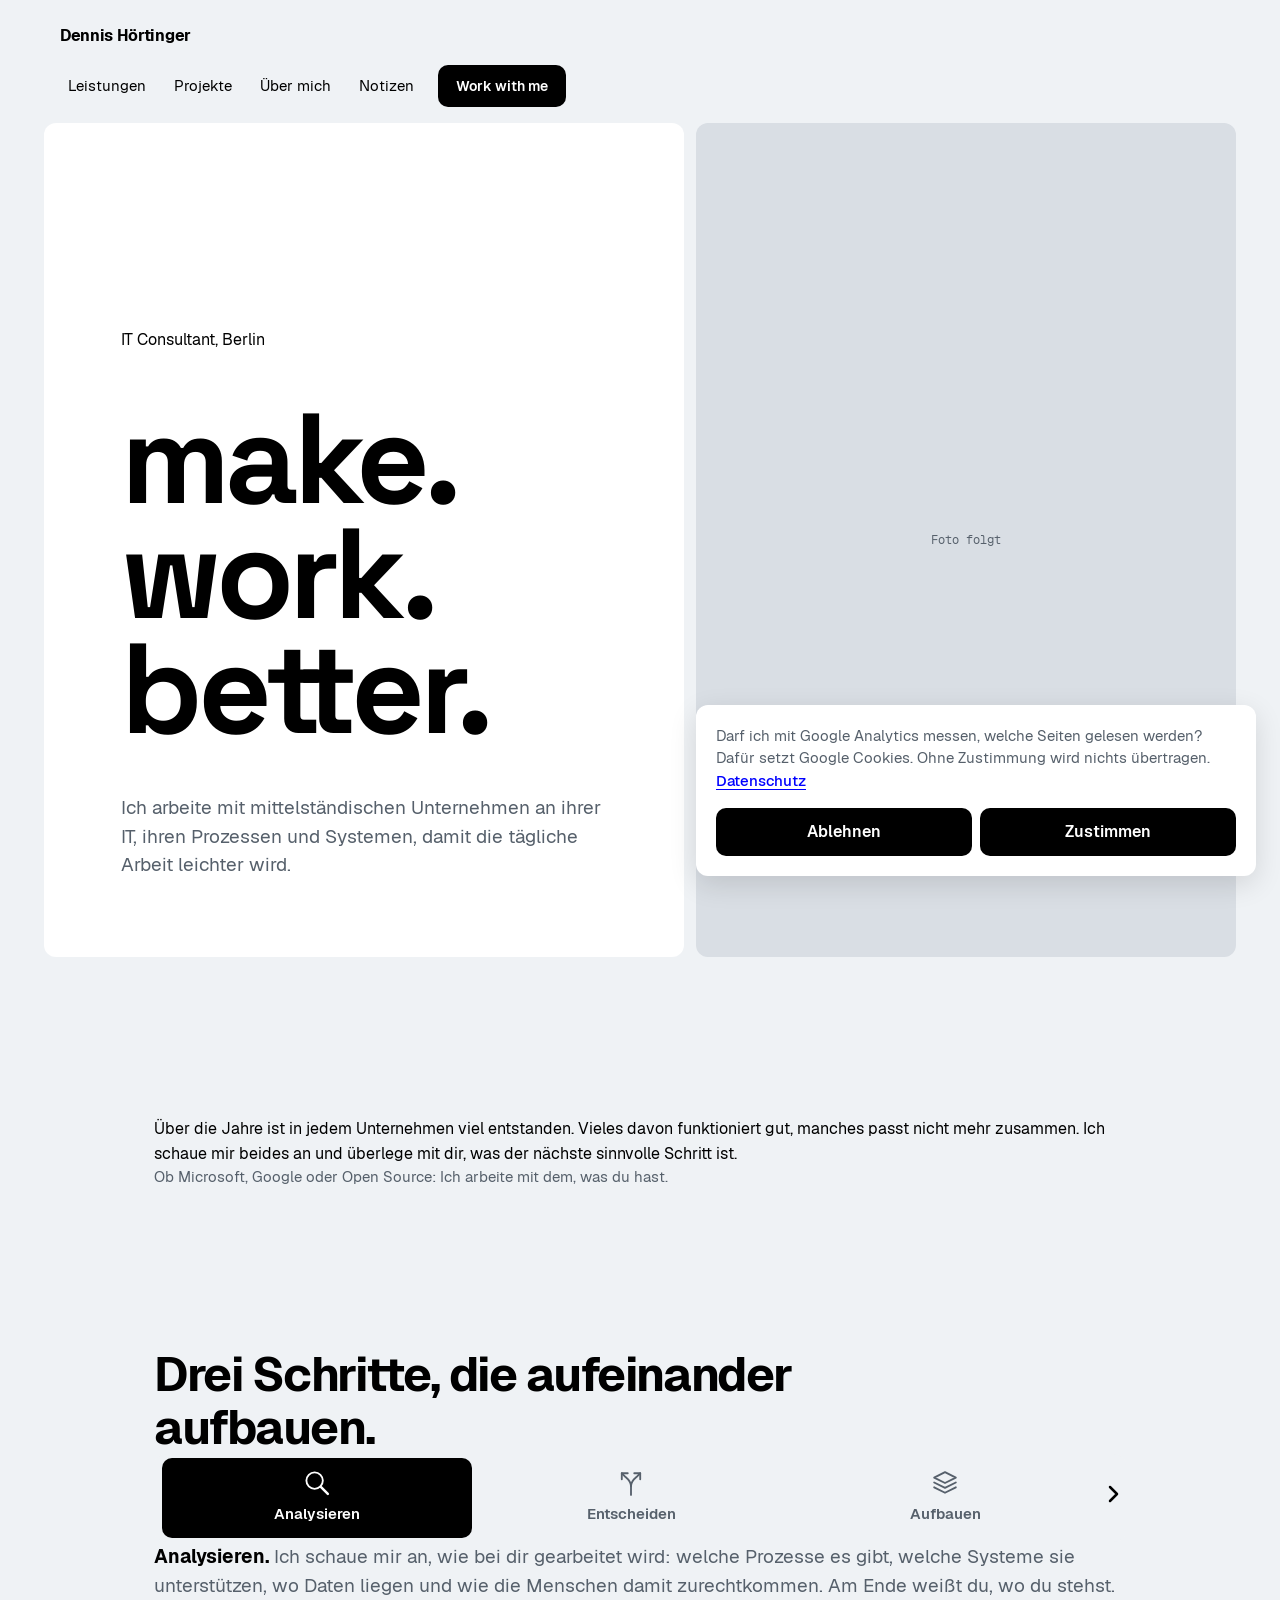
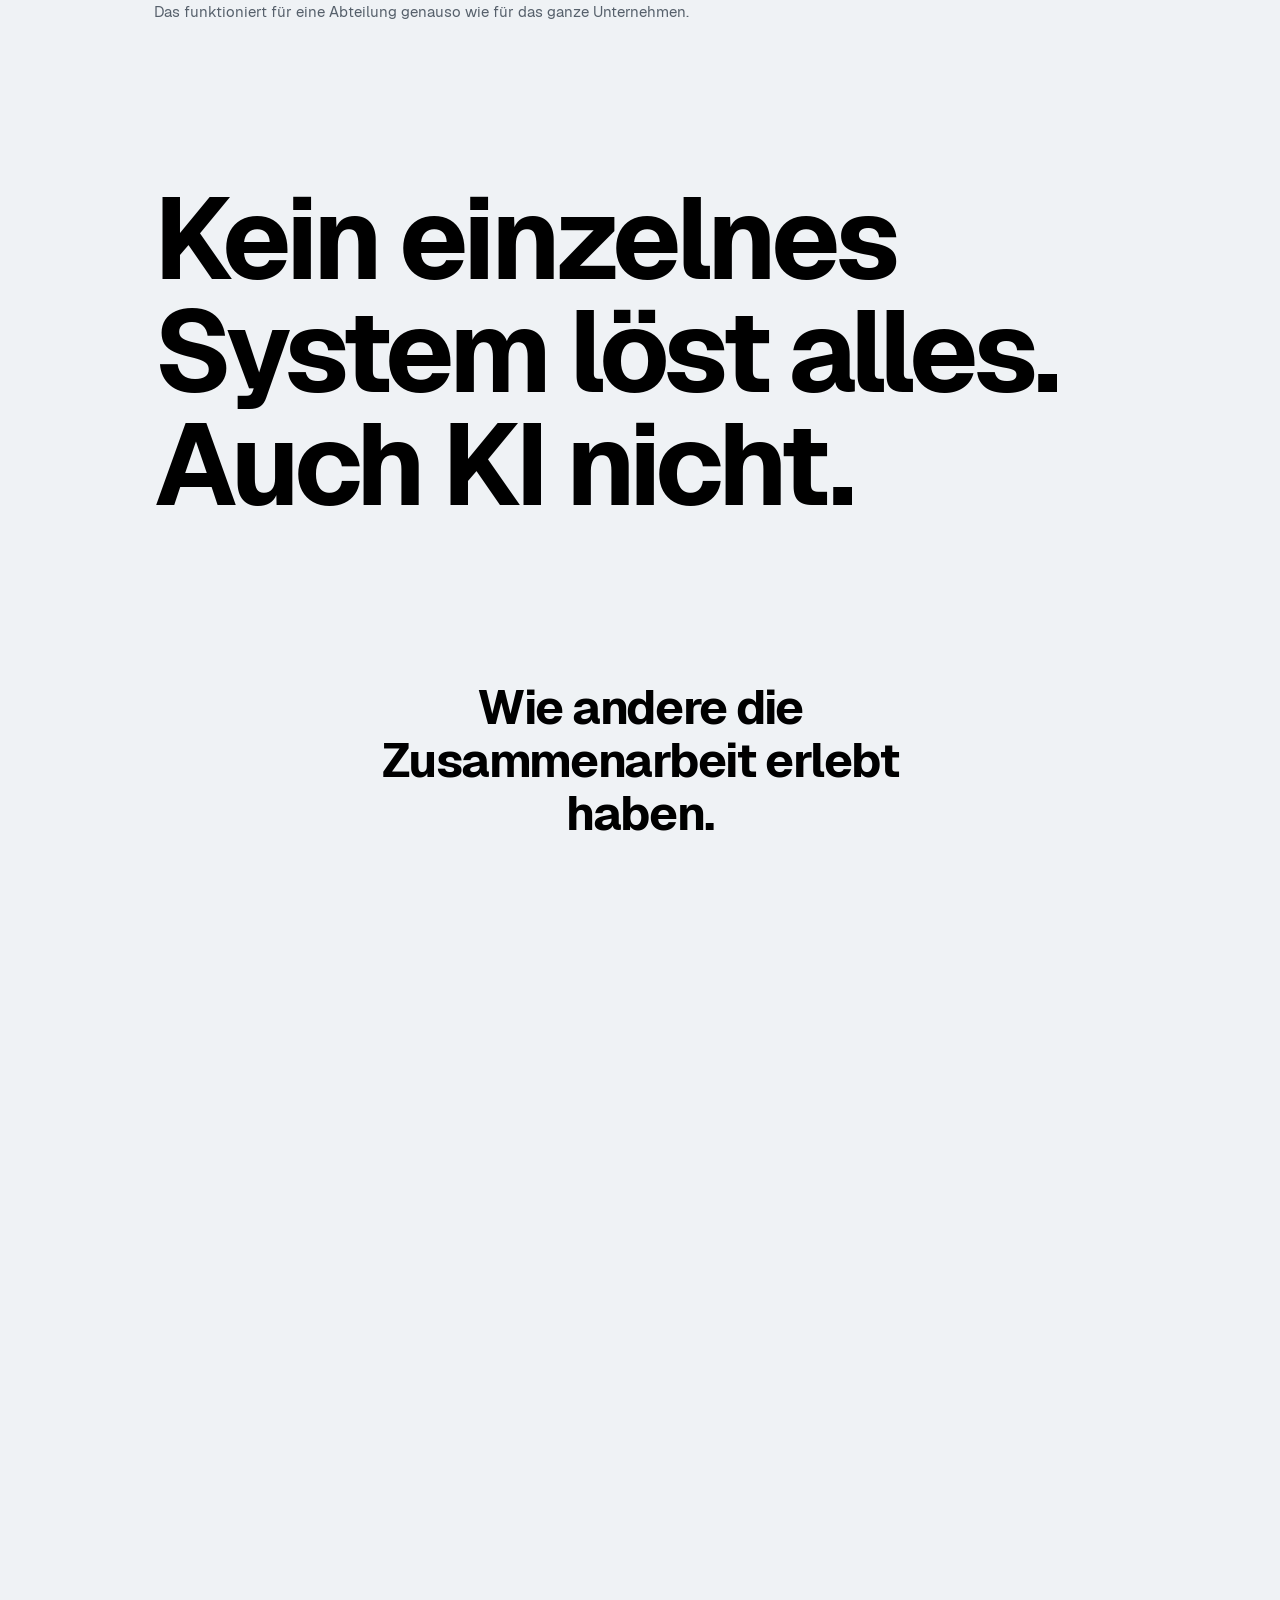
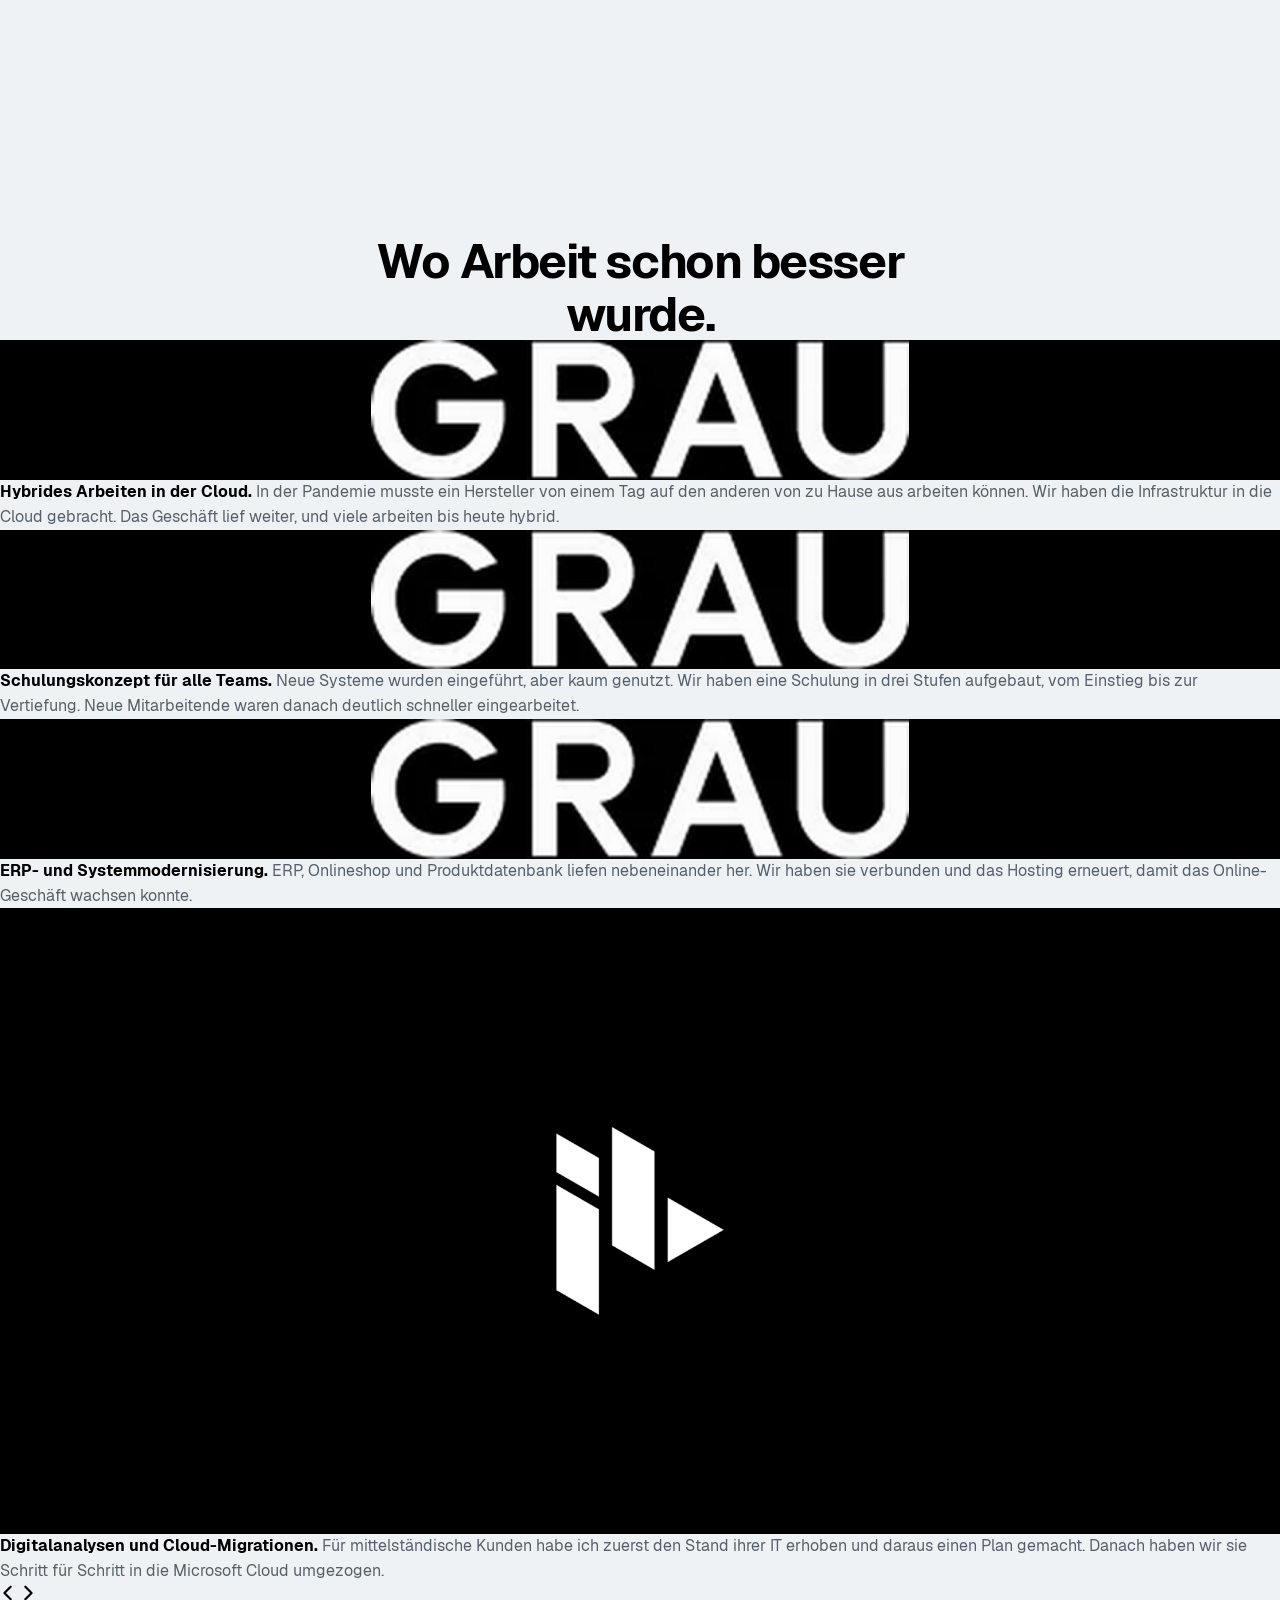
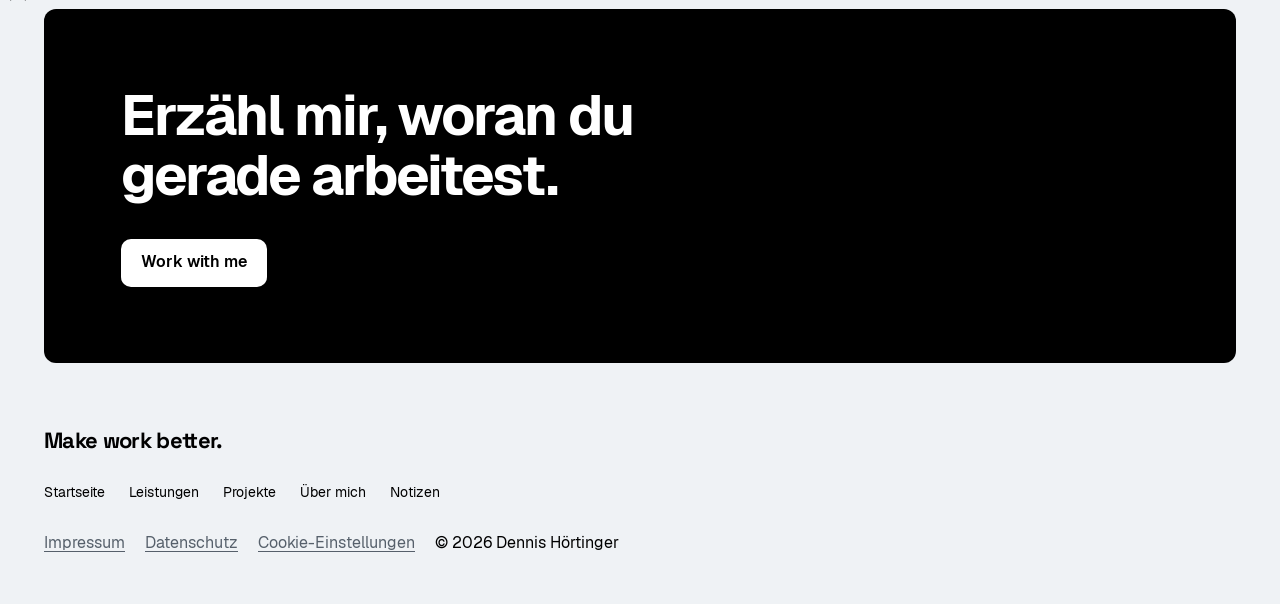
==== commit c46d7dc6: "Rückrollen: Versionsparameter an CSS/JS gegen Cache-Mischung Co-Authored-By: Claude Opus 5.5 <norepl" ====
--- a/index.html
+++ b/index.html
@@ -7,40 +7,37 @@
   <meta name="description" content="IT Consultant in Berlin. Ich arbeite mit mittelständischen Unternehmen an ihrer IT, ihren Prozessen und Systemen, damit die tägliche Arbeit leichter wird.">
   <!-- Bis zum Livegang (frühestens 01.12.2026) nicht in Suchmaschinen aufnehmen. Zum Livegang diese Zeile löschen. -->
   <meta name="robots" content="noindex, nofollow">
-  <meta name="theme-color" content="#EFF2F5" media="(prefers-color-scheme: light)">
-  <meta name="theme-color" content="#0F1214" media="(prefers-color-scheme: dark)">
+  <meta name="theme-color" content="#F2F2F7" media="(prefers-color-scheme: light)">
+  <meta name="theme-color" content="#000000" media="(prefers-color-scheme: dark)">
   <meta property="og:type" content="website">
   <meta property="og:locale" content="de_DE">
   <meta property="og:title" content="Dennis Hörtinger · IT Consultant in Berlin">
   <meta property="og:description" content="IT Consultant in Berlin. Ich arbeite mit mittelständischen Unternehmen an ihrer IT, ihren Prozessen und Systemen, damit die tägliche Arbeit leichter wird.">
   <link rel="icon" href="favicon.svg" type="image/svg+xml">
-  <link rel="preload" href="assets/fonts/Geist-Regular.woff2" as="font" type="font/woff2" crossorigin>
-  <link rel="preload" href="assets/fonts/SpaceGrotesk-Bold-Latin.woff2" as="font" type="font/woff2" crossorigin>
-  <link rel="stylesheet" href="assets/css/style.css">
+  <link rel="preload" href="assets/fonts/Inter-Variable-Latin.woff2" as="font" type="font/woff2" crossorigin>
+  <link rel="stylesheet" href="assets/css/style.css?v=alt-20261125">
   <script>document.documentElement.classList.add('js')</script>
-  <script src="assets/js/main.js" defer></script>
+  <script src="assets/js/main.js?v=alt-20261125" defer></script>
 </head>
 <body>
   <a href="#inhalt" class="skip-link">Zum Inhalt</a>
 
   <header class="nav">
-    <div class="nav-bar">
-      <a href="./" class="nav-name">Dennis Hörtinger</a>
-      <nav class="nav-links" aria-label="Hauptnavigation">
-        <a href="leistungen/" class="nav-link">Leistungen</a>
-        <a href="projekte/" class="nav-link">Projekte</a>
-        <a href="ueber-mich/" class="nav-link">Über mich</a>
-        <a href="notizen/" class="nav-link">Notizen</a>
-        <a href="mailto:info@hoertinger.de" class="btn btn-primary btn-cta nav-cta">Work with me</a>
-      </nav>
-      <button type="button" class="nav-burger" aria-label="Menü öffnen" aria-expanded="false" aria-controls="menu">Menü <svg width="18" height="8" viewBox="0 0 18 8" fill="none" stroke="currentColor" stroke-width="2" stroke-linecap="round" aria-hidden="true"><path d="M1 1 H17 M1 7 H17"/></svg></button>
-    </div>
+    <a href="./" class="nav-name">Dennis Hörtinger</a>
+    <nav class="nav-links" aria-label="Hauptnavigation">
+      <a href="leistungen/" class="nav-link">Leistungen</a>
+      <a href="projekte/" class="nav-link">Projekte</a>
+      <a href="ueber-mich/" class="nav-link">Über mich</a>
+      <a href="notizen/" class="nav-link">Notizen</a>
+      <a href="mailto:hallo@example.com" class="btn btn-primary nav-cta">Work with me</a>
+    </nav>
+    <button type="button" class="nav-burger" aria-label="Menü öffnen" aria-expanded="false" aria-controls="menu"><svg width="22" height="10" viewBox="0 0 22 10" fill="none" stroke="currentColor" stroke-width="1.8" stroke-linecap="round" aria-hidden="true"><path d="M1 1.5 H21 M1 8.5 H21"/></svg></button>
   </header>
 
   <div id="menu" class="menu" role="dialog" aria-modal="true" aria-label="Menü" aria-hidden="true" inert>
     <div class="menu-top">
       <a href="./" class="nav-name">Dennis Hörtinger</a>
-      <button type="button" class="menu-close" aria-label="Menü schließen">Schließen <svg width="14" height="14" viewBox="-7 -7 14 14" fill="none" stroke="currentColor" stroke-width="2" stroke-linecap="round" aria-hidden="true"><path d="M-5.5 -5.5 L5.5 5.5 M-5.5 5.5 L5.5 -5.5"/></svg></button>
+      <button type="button" class="menu-close" aria-label="Menü schließen"><svg width="18" height="18" viewBox="-9 -9 18 18" fill="none" stroke="currentColor" stroke-width="1.8" stroke-linecap="round" stroke-linejoin="round" aria-hidden="true"><path d="M-8 -8 L8 8 M-8 8 L8 -8"/></svg></button>
     </div>
     <nav class="menu-pages" aria-label="Seiten">
       <a href="leistungen/" data-stagger style="--i:0">Leistungen</a>
@@ -48,118 +45,123 @@
       <a href="ueber-mich/" data-stagger style="--i:2">Über mich</a>
       <a href="notizen/" data-stagger style="--i:3">Notizen</a>
     </nav>
-    <a href="mailto:info@hoertinger.de" class="btn btn-primary btn-cta menu-cta" data-stagger style="--i:4">Work with me</a>
+    <a href="mailto:hallo@example.com" class="btn btn-primary menu-cta" data-stagger style="--i:4">Work with me</a>
     <div class="menu-proj">
-      <p class="menu-proj-label mono" data-stagger style="--i:6">Projekte</p>
-      <a href="projekte/#hybrides-arbeiten" data-stagger style="--i:7"><div class="tile"><img src="assets/logos/logo_grau_weiss.png" width="400" height="104" alt="" class="logo-grau" loading="lazy"></div><span class="menu-proj-title">Hybrides Arbeiten in der Cloud.</span><svg width="18" height="18" viewBox="-9 -9 18 18" fill="none" stroke="currentColor" stroke-width="1.7" stroke-linecap="round" stroke-linejoin="round" aria-hidden="true"><path d="M-7 0 H7 M1 -6 L7 0 L1 6"/></svg></a>
-      <a href="projekte/#schulungskonzept" data-stagger style="--i:8"><div class="tile"><img src="assets/logos/logo_grau_weiss.png" width="400" height="104" alt="" class="logo-grau" loading="lazy"></div><span class="menu-proj-title">Schulungskonzept für alle Teams.</span><svg width="18" height="18" viewBox="-9 -9 18 18" fill="none" stroke="currentColor" stroke-width="1.7" stroke-linecap="round" stroke-linejoin="round" aria-hidden="true"><path d="M-7 0 H7 M1 -6 L7 0 L1 6"/></svg></a>
-      <a href="projekte/#digitalanalysen" data-stagger style="--i:9"><div class="tile"><img src="assets/logos/logo_inspirationlabs_weiss.png" width="558" height="626" alt="" class="logo-inspirationlabs" loading="lazy"></div><span class="menu-proj-title">Digitalanalysen und Cloud-Migrationen.</span><svg width="18" height="18" viewBox="-9 -9 18 18" fill="none" stroke="currentColor" stroke-width="1.7" stroke-linecap="round" stroke-linejoin="round" aria-hidden="true"><path d="M-7 0 H7 M1 -6 L7 0 L1 6"/></svg></a>
+      <p class="menu-proj-label" data-stagger style="--i:5">Projekte</p>
+      <a href="projekte/#hybrides-arbeiten" data-stagger style="--i:6"><div class="tile "><img src="assets/logos/logo_grau_weiss.png" width="400" height="104" alt="" class="logo-grau" loading="lazy"></div><span class="menu-proj-title">Hybrides Arbeiten in der Cloud.</span><svg width="18" height="18" viewBox="-9 -9 18 18" fill="none" stroke="currentColor" stroke-width="1.8" stroke-linecap="round" stroke-linejoin="round" aria-hidden="true"><path d="M-7 0 H7 M1 -6 L7 0 L1 6"/></svg></a>
+      <a href="projekte/#schulungskonzept" data-stagger style="--i:7"><div class="tile "><img src="assets/logos/logo_grau_weiss.png" width="400" height="104" alt="" class="logo-grau" loading="lazy"></div><span class="menu-proj-title">Schulungskonzept für alle Teams.</span><svg width="18" height="18" viewBox="-9 -9 18 18" fill="none" stroke="currentColor" stroke-width="1.8" stroke-linecap="round" stroke-linejoin="round" aria-hidden="true"><path d="M-7 0 H7 M1 -6 L7 0 L1 6"/></svg></a>
+      <a href="projekte/#digitalanalysen" data-stagger style="--i:8"><div class="tile "><img src="assets/logos/logo_inspirationlabs_weiss.png" width="558" height="626" alt="" class="logo-inspirationlabs" loading="lazy"></div><span class="menu-proj-title">Digitalanalysen und Cloud-Migrationen.</span><svg width="18" height="18" viewBox="-9 -9 18 18" fill="none" stroke="currentColor" stroke-width="1.8" stroke-linecap="round" stroke-linejoin="round" aria-hidden="true"><path d="M-7 0 H7 M1 -6 L7 0 L1 6"/></svg></a>
     </div>
-    <p class="menu-legal mono"><a href="impressum/">Impressum</a><a href="impressum/#datenschutz">Datenschutz</a></p>
+    <p class="menu-legal"><a href="impressum/">Impressum</a><a href="impressum/#datenschutz">Datenschutz</a></p>
   </div>
 
   <main id="inhalt">
     <div class="page">
       <div class="shell only-m">
-        <section class="hero-m has-photo" aria-labelledby="claim-m">
-          <div class="photo"><img src="assets/fotos/dennis-hoertinger.jpg" width="965" height="1600" alt="Dennis Hörtinger"></div>
-          <h1 id="claim-m" class="claim" aria-label="make work better"><span>make</span><span class="claim-work">work</span><span class="claim-better"><span class="claim-typed">better</span><span class="cursor" aria-hidden="true"></span></span></h1>
+        <section class="hero-m" aria-labelledby="claim-m">
+          <div class="photo"><span class="photo-ph-label" aria-hidden="true"></span></div>
+          <div class="hero-m-text">
+            <p class="hero-kicker">IT Consultant, Berlin</p>
+            <h1 id="claim-m"><span class="claim">make.<br>work.<br>better.</span></h1>
+            <div class="hero-m-btns">
+              <a href="ueber-mich/" class="btn btn-photo">Über mich</a>
+              <a href="mailto:hallo@example.com" class="btn btn-white">Work with me</a>
+            </div>
+          </div>
         </section>
       </div>
 
       <div class="shell only-d">
         <section class="hero-d" aria-labelledby="claim-d">
           <div class="card hero-d-text">
-            <h1 id="claim-d" class="claim" aria-label="make work better"><span>make</span><span class="claim-work">work</span><span class="claim-better"><span class="claim-typed">better</span><span class="cursor" aria-hidden="true"></span></span></h1>
+            <p class="hero-kicker">IT Consultant, Berlin</p>
+            <div class="claim-wrap"><h1 id="claim-d"><span class="claim grad-text">make.<br>work.<br>better.</span></h1></div>
             <p class="hero-d-lead">Ich arbeite mit mittelständischen Unternehmen an ihrer IT, ihren Prozessen und Systemen, damit die tägliche Arbeit leichter wird.</p>
           </div>
-          <div class="photo"><img src="assets/fotos/dennis-hoertinger.jpg" width="965" height="1600" alt="Dennis Hörtinger"></div>
+          <div class="photo"><span class="photo-ph-label" aria-hidden="true">Foto folgt</span></div>
         </section>
       </div>
 
-      <section class="shell-text intro" aria-label="Einleitung" data-reveal>
-        <p class="intro-lead">Ich arbeite mit mittelständischen Unternehmen an ihrer IT, ihren Prozessen und Systemen, damit die tägliche Arbeit leichter wird.</p>
-        <p class="body">Über die Jahre ist in jedem Unternehmen viel entstanden. Vieles davon funktioniert gut, manches passt nicht mehr zusammen. Ich schaue mir beides an und überlege mit dir, was der nächste sinnvolle Schritt ist. Ob Microsoft, Google oder Open Source: Ich arbeite mit dem, was du hast.</p>
-        <p class="intro-big">Über die Jahre ist in jedem Unternehmen viel entstanden. Vieles davon funktioniert gut, manches passt nicht mehr zusammen. Ich schaue mir beides an und überlege mit dir, was der nächste sinnvolle Schritt ist. Ob Microsoft, Google oder Open Source: Ich arbeite mit dem, was du hast.</p>
-        <p><a href="ueber-mich/" class="more-link" aria-label="Mehr über mich">Mehr</a></p>
+      <section class="sec col" aria-label="Einleitung">
+        <div class="intro-m only-m" data-reveal>
+          <h2>Ich arbeite mit mittelständischen Unternehmen an ihrer IT, ihren Prozessen und Systemen, damit die tägliche Arbeit leichter wird.</h2>
+          <p class="body">Über die Jahre ist in jedem Unternehmen viel entstanden. Vieles davon funktioniert gut, manches passt nicht mehr zusammen. Ich schaue mir beides an und überlege mit dir, was der nächste sinnvolle Schritt ist.</p>
+          <p class="body">Ob Microsoft, Google oder Open Source: Ich arbeite mit dem, was du hast.</p>
+        </div>
+        <div class="intro-d only-d" data-reveal>
+          <p class="big">Über die Jahre ist in jedem Unternehmen viel entstanden. Vieles davon funktioniert gut, manches passt nicht mehr zusammen. Ich schaue mir beides an und überlege mit dir, was der nächste sinnvolle Schritt ist.</p>
+          <p class="small">Ob Microsoft, Google oder Open Source: Ich arbeite mit dem, was du hast.</p>
+        </div>
       </section>
 
-      <section class="sec shell" aria-labelledby="steps-head">
-        <div class="card steps-card">
-          <div class="steps-inner">
-            <h2 id="steps-head" class="h-sec" data-type>Drei Schritte, die aufeinander aufbauen.</h2>
-            <div class="switch" role="tablist" aria-label="Drei Schritte">
-              <button type="button" role="tab" id="step-tab-0" aria-selected="true" aria-controls="step-panel-0" tabindex="0" class="switch-tab"><svg width="26" height="26" viewBox="-12 -12 24 24" fill="none" stroke="currentColor" stroke-width="1.7" stroke-linecap="round" stroke-linejoin="round" aria-hidden="true"><circle cx="-2.2" cy="-2.2" r="7.6"/><path d="M3.3 3.3 L10 10" stroke-width="2.3"/></svg>Analysieren</button>
-              <button type="button" role="tab" id="step-tab-1" aria-selected="false" aria-controls="step-panel-1" tabindex="-1" class="switch-tab"><svg width="26" height="26" viewBox="-12 -12 24 24" fill="none" stroke="currentColor" stroke-width="1.7" stroke-linecap="round" stroke-linejoin="round" aria-hidden="true"><path d="M0 11 L0 3 C0 -1 -2 -3 -5 -5.5 L-8.5 -9"/><path d="M0 3 C0 -1 2 -3 5 -5.5 L8.5 -9"/><path d="M-8.5 -3.5 L-8.5 -9 L-3 -9"/><path d="M8.5 -3.5 L8.5 -9 L3 -9"/></svg>Entscheiden</button>
-              <button type="button" role="tab" id="step-tab-2" aria-selected="false" aria-controls="step-panel-2" tabindex="-1" class="switch-tab"><svg width="26" height="26" viewBox="-12 -12 24 24" fill="none" stroke="currentColor" stroke-width="1.7" stroke-linecap="round" stroke-linejoin="round" aria-hidden="true"><path d="M0 -10 L10 -5 L0 0 L-10 -5 Z"/><path d="M-10 -0.5 L0 4.5 L10 -0.5"/><path d="M-10 4 L0 9 L10 4"/></svg>Aufbauen</button>
-            </div>
-            <div class="switch-panel">
-              <p id="step-panel-0" role="tabpanel" aria-labelledby="step-tab-0" class="step rich is-active"><b>Analysieren.</b> Ich schaue mir an, wie bei dir gearbeitet wird: welche Prozesse es gibt, welche Systeme sie unterstützen, wo Daten liegen und wie die Menschen damit zurechtkommen. Am Ende weißt du, wo du stehst.</p>
-              <p id="step-panel-1" role="tabpanel" aria-labelledby="step-tab-1" class="step rich"><b>Entscheiden.</b> Wir legen gemeinsam fest, was zuerst kommt und was warten kann. Dazu gehört auch die Frage, wo KI dir tatsächlich Arbeit abnimmt und wo nicht.</p>
-              <p id="step-panel-2" role="tabpanel" aria-labelledby="step-tab-2" class="step rich"><b>Aufbauen.</b> Ich begleite die Umsetzung, bis die neuen Abläufe im Alltag funktionieren. Dein Team kann die Systeme danach selbst betreiben und weiterentwickeln. Du bist nicht von mir abhängig.</p>
-            </div>
-            <p><a href="leistungen/" class="more-link" aria-label="Mehr Leistungen">Mehr</a></p>
+      <section class="sec col" aria-labelledby="steps-head">
+        <div class="switch-wrap" data-reveal>
+          <h2 id="steps-head" class="h-sec">Drei Schritte, die aufeinander aufbauen.</h2>
+          <div class="switch" role="tablist" aria-label="Drei Schritte">
+            <span class="switch-indicator" aria-hidden="true"></span>
+            <button type="button" role="tab" id="step-tab-0" aria-selected="true" aria-controls="step-panel-0" tabindex="0" class="switch-tab"><svg width="26" height="26" viewBox="-12 -12 24 24" fill="none" stroke="currentColor" stroke-width="1.7" stroke-linecap="round" stroke-linejoin="round" aria-hidden="true"><circle cx="-2.2" cy="-2.2" r="7.6"/><path d="M3.3 3.3 L10 10" stroke-width="2.3"/></svg>Analysieren</button>
+            <button type="button" role="tab" id="step-tab-1" aria-selected="false" aria-controls="step-panel-1" tabindex="-1" class="switch-tab"><svg width="26" height="26" viewBox="-12 -12 24 24" fill="none" stroke="currentColor" stroke-width="1.7" stroke-linecap="round" stroke-linejoin="round" aria-hidden="true"><path d="M0 11 L0 3 C0 -1 -2 -3 -5 -5.5 L-8.5 -9"/><path d="M0 3 C0 -1 2 -3 5 -5.5 L8.5 -9"/><path d="M-8.5 -3.5 L-8.5 -9 L-3 -9"/><path d="M8.5 -3.5 L8.5 -9 L3 -9"/></svg>Entscheiden</button>
+            <button type="button" role="tab" id="step-tab-2" aria-selected="false" aria-controls="step-panel-2" tabindex="-1" class="switch-tab"><svg width="26" height="26" viewBox="-12 -12 24 24" fill="none" stroke="currentColor" stroke-width="1.7" stroke-linecap="round" stroke-linejoin="round" aria-hidden="true"><path d="M0 -10 L10 -5 L0 0 L-10 -5 Z"/><path d="M-10 -0.5 L0 4.5 L10 -0.5"/><path d="M-10 4 L0 9 L10 4"/></svg>Aufbauen</button>
+            <button type="button" class="switch-next" aria-label="Nächster Schritt"><svg width="18" height="18" viewBox="-9 -9 18 18" fill="none" stroke="currentColor" stroke-width="2.5" stroke-linecap="round" stroke-linejoin="round" aria-hidden="true"><path d="M-3 -7 L4 0 L-3 7"/></svg></button>
+          </div>
+          <div class="switch-panel">
+            <p id="step-panel-0" role="tabpanel" aria-labelledby="step-tab-0" class="step rich is-active"><b>Analysieren.</b> Ich schaue mir an, wie bei dir gearbeitet wird: welche Prozesse es gibt, welche Systeme sie unterstützen, wo Daten liegen und wie die Menschen damit zurechtkommen. Am Ende weißt du, wo du stehst.</p>
+            <p id="step-panel-1" role="tabpanel" aria-labelledby="step-tab-1" class="step rich"><b>Entscheiden.</b> Wir legen gemeinsam fest, was zuerst kommt und was warten kann. Dazu gehört auch die Frage, wo KI dir tatsächlich Arbeit abnimmt und wo nicht.</p>
+            <p id="step-panel-2" role="tabpanel" aria-labelledby="step-tab-2" class="step rich"><b>Aufbauen.</b> Ich begleite die Umsetzung, bis die neuen Abläufe im Alltag funktionieren. Dein Team kann die Systeme danach selbst betreiben und weiterentwickeln. Du bist nicht von mir abhängig.</p>
+          </div>
+          <p class="small switch-hint">Das funktioniert für eine Abteilung genauso wie für das ganze Unternehmen.</p>
+        </div>
+      </section>
+
+      <section class="sec col" aria-label="Haltung">
+        <p class="haltung" data-reveal><span class="grad-text">Kein einzelnes System löst alles.<br>Auch KI nicht.</span></p>
+      </section>
+
+      <section class="sec" aria-labelledby="quotes-head">
+        <div class="col"><h2 id="quotes-head" class="h-sec center-d" data-reveal>Wie andere die Zusammenarbeit erlebt haben.</h2></div>
+        <div class="col">
+          <div class="quotes">
+            <figure class="card quote card-hover" data-reveal style="--delay:0ms"><blockquote>„Seine herausragende Fähigkeit, komplexe digitale Konzepte klar und verständlich zu kommunizieren, war von großer Bedeutung für das Verständnis und die Akzeptanz neuer Technologien und Prozesse im gesamten Unternehmen.“</blockquote><figcaption><span class="quote-logo"><picture><source srcset="assets/logos/logo_grau_weiss.png" media="(prefers-color-scheme: dark)"><img src="assets/logos/logo_grau_schwarz.png" width="54" height="14" alt="" loading="lazy"></picture></span>GRAU GmbH</figcaption></figure>
+            <figure class="card quote card-hover" data-reveal style="--delay:80ms"><blockquote>„Er genoss bei unseren Kunden ein hohes Ansehen und baute langfristige, vertrauensvolle Geschäftsbeziehungen auf.“</blockquote><figcaption><span class="quote-logo"><picture><source srcset="assets/logos/logo_inspirationlabs_weiss.png" media="(prefers-color-scheme: dark)"><img src="assets/logos/logo_inspirationlabs_schwarz.png" width="29" height="32" alt="" loading="lazy"></picture></span>Inspirationlabs GmbH</figcaption></figure>
+            <figure class="card quote card-hover" data-reveal style="--delay:160ms"><blockquote>„Seine Arbeitsweise war fortwährend von sehr hoher Systematik, Zuverlässigkeit und Effizienz geprägt.“</blockquote><figcaption><span class="quote-logo"><picture><source srcset="assets/logos/logo_tevim_weiss.png" media="(prefers-color-scheme: dark)"><img src="assets/logos/logo_tevim_schwarz.png" width="63" height="19" alt="" loading="lazy"></picture></span>tevim UG</figcaption></figure>
           </div>
         </div>
       </section>
 
-      <section class="sec shell-text" aria-label="Haltung">
-        <p class="haltung" data-reveal>Kein einzelnes System löst alles.<br>Auch KI nicht.</p>
-      </section>
-
-      <section class="sec shell" aria-labelledby="quotes-head">
-        <div class="card quotes-card" data-quotes>
-          <h2 id="quotes-head" class="h-sec" data-type>Wie andere die Zusammenarbeit erlebt haben.</h2>
-          <div class="quote-stage" aria-live="polite">
-            <figure class="quote is-active"><blockquote>„Seine herausragende Fähigkeit, komplexe digitale Konzepte klar und verständlich zu kommunizieren, war von großer Bedeutung für das Verständnis und die Akzeptanz neuer Technologien und Prozesse im gesamten Unternehmen.“</blockquote><figcaption class="mono">GRAU GmbH · <span class="caps">Arbeitszeugnis</span></figcaption></figure>
-            <figure class="quote"><blockquote>„Er genoss bei unseren Kunden ein hohes Ansehen und baute langfristige, vertrauensvolle Geschäftsbeziehungen auf.“</blockquote><figcaption class="mono">Inspirationlabs GmbH · <span class="caps">Arbeitszeugnis</span></figcaption></figure>
-            <figure class="quote"><blockquote>„Seine Arbeitsweise war fortwährend von sehr hoher Systematik, Zuverlässigkeit und Effizienz geprägt.“</blockquote><figcaption class="mono">tevim UG · <span class="caps">Arbeitszeugnis</span></figcaption></figure>
+      <section class="sec" aria-labelledby="proj-head">
+        <div class="col"><h2 id="proj-head" class="h-sec center-d" data-reveal>Wo Arbeit schon besser wurde.</h2></div>
+        <div class="carousel" role="region" aria-roledescription="Karussell" aria-label="Projekte" data-reveal>
+          <div class="carousel-track">
+            <a href="projekte/#hybrides-arbeiten" class="carousel-item"><div class="tile card-hover"><img src="assets/logos/logo_grau_weiss.png" width="400" height="104" alt="GRAU GmbH" class="logo-grau" loading="lazy"></div><p class="rich"><b>Hybrides Arbeiten in der Cloud.</b> In der Pandemie musste ein Hersteller von einem Tag auf den anderen von zu Hause aus arbeiten können. Wir haben die Infrastruktur in die Cloud gebracht. Das Geschäft lief weiter, und viele arbeiten bis heute hybrid.</p></a>
+            <a href="projekte/#schulungskonzept" class="carousel-item"><div class="tile card-hover"><img src="assets/logos/logo_grau_weiss.png" width="400" height="104" alt="GRAU GmbH" class="logo-grau" loading="lazy"></div><p class="rich"><b>Schulungskonzept für alle Teams.</b> Neue Systeme wurden eingeführt, aber kaum genutzt. Wir haben eine Schulung in drei Stufen aufgebaut, vom Einstieg bis zur Vertiefung. Neue Mitarbeitende waren danach deutlich schneller eingearbeitet.</p></a>
+            <a href="projekte/#erp-modernisierung" class="carousel-item"><div class="tile card-hover"><img src="assets/logos/logo_grau_weiss.png" width="400" height="104" alt="GRAU GmbH" class="logo-grau" loading="lazy"></div><p class="rich"><b>ERP- und Systemmodernisierung.</b> ERP, Onlineshop und Produktdatenbank liefen nebeneinander her. Wir haben sie verbunden und das Hosting erneuert, damit das Online-Geschäft wachsen konnte.</p></a>
+            <a href="projekte/#digitalanalysen" class="carousel-item"><div class="tile card-hover"><img src="assets/logos/logo_inspirationlabs_weiss.png" width="558" height="626" alt="Inspirationlabs" class="logo-inspirationlabs" loading="lazy"></div><p class="rich"><b>Digitalanalysen und Cloud-Migrationen.</b> Für mittelständische Kunden habe ich zuerst den Stand ihrer IT erhoben und daraus einen Plan gemacht. Danach haben wir sie Schritt für Schritt in die Microsoft Cloud umgezogen.</p></a>
           </div>
-          <div class="quote-ctrl">
-            <button type="button" class="icon-btn" data-dir="-1" aria-label="Vorheriges Zitat"><svg width="22" height="22" viewBox="-12 -12 24 24" fill="none" stroke="currentColor" stroke-width="1.7" stroke-linecap="round" stroke-linejoin="round" aria-hidden="true"><path d="M8 0 H-8 M-2 -6 L-8 0 L-2 6"/></svg></button>
-            <button type="button" class="icon-btn" data-dir="1" aria-label="Nächstes Zitat"><svg width="22" height="22" viewBox="-12 -12 24 24" fill="none" stroke="currentColor" stroke-width="1.7" stroke-linecap="round" stroke-linejoin="round" aria-hidden="true"><path d="M-8 0 H8 M2 -6 L8 0 L2 6"/></svg></button>
-            <span class="quote-count mono">1 / 3</span>
+          <div class="carousel-arrows">
+            <button type="button" class="arrow" aria-label="Zurück" data-dir="-1" disabled><svg width="16" height="16" viewBox="-9 -9 18 18" fill="none" stroke="currentColor" stroke-width="2.5" stroke-linecap="round" stroke-linejoin="round" aria-hidden="true"><path d="M3 -7 L-4 0 L3 7"/></svg></button>
+            <button type="button" class="arrow" aria-label="Weiter" data-dir="1"><svg width="16" height="16" viewBox="-9 -9 18 18" fill="none" stroke="currentColor" stroke-width="2.5" stroke-linecap="round" stroke-linejoin="round" aria-hidden="true"><path d="M-3 -7 L4 0 L-3 7"/></svg></button>
           </div>
         </div>
       </section>
-
-      <section class="sec shell-text proj-head" aria-labelledby="proj-head">
-        <h2 id="proj-head" class="h-sec" data-type>Wo Arbeit schon besser wurde.</h2>
-        <div class="proj-row">
-          <a href="projekte/#hybrides-arbeiten" class="proj">
-            <div class="proj-tile"><img src="assets/logos/logo_grau_weiss.png" width="400" height="104" alt="GRAU GmbH" class="logo-grau" loading="lazy"><span class="proj-title">Hybrides Arbeiten in der Cloud.</span></div>
-            <p class="proj-text">In der Pandemie musste ein Hersteller von einem Tag auf den anderen von zu Hause aus arbeiten können. Wir haben die Infrastruktur in die Cloud gebracht. Das Geschäft lief weiter, und viele arbeiten bis heute hybrid.</p>
-          </a>
-          <a href="projekte/#schulungskonzept" class="proj">
-            <div class="proj-tile"><img src="assets/logos/logo_grau_weiss.png" width="400" height="104" alt="GRAU GmbH" class="logo-grau" loading="lazy"><span class="proj-title">Schulungskonzept für alle Teams.</span></div>
-            <p class="proj-text">Neue Systeme wurden eingeführt, aber kaum genutzt. Wir haben eine Schulung in drei Stufen aufgebaut, vom Einstieg bis zur Vertiefung. Neue Mitarbeitende waren danach deutlich schneller eingearbeitet.</p>
-          </a>
-          <a href="projekte/#erp-modernisierung" class="proj">
-            <div class="proj-tile"><img src="assets/logos/logo_grau_weiss.png" width="400" height="104" alt="GRAU GmbH" class="logo-grau" loading="lazy"><span class="proj-title">ERP- und Systemmodernisierung.</span></div>
-            <p class="proj-text">ERP, Onlineshop und Produktdatenbank liefen nebeneinander her. Wir haben sie verbunden und das Hosting erneuert, damit das Online-Geschäft wachsen konnte.</p>
-          </a>
-          <a href="projekte/#digitalanalysen" class="proj">
-            <div class="proj-tile"><img src="assets/logos/logo_inspirationlabs_weiss.png" width="558" height="626" alt="Inspirationlabs" class="logo-inspirationlabs" loading="lazy"><span class="proj-title">Digitalanalysen und Cloud-Migrationen.</span></div>
-            <p class="proj-text">Für mittelständische Kunden habe ich zuerst den Stand ihrer IT erhoben und daraus einen Plan gemacht. Danach haben wir sie Schritt für Schritt in die Microsoft Cloud umgezogen.</p>
-          </a>
-        </div>
-        <p><a href="projekte/" class="more-link" aria-label="Mehr Projekte">Mehr</a></p>
-      </section>
     </div>
-    <div class="shell contact-wrap is-tight">
+    <div class="shell">
       <section class="contact" aria-label="Kontakt" data-reveal>
         <h2>Erzähl mir, woran du gerade arbeitest.</h2>
-        <a href="mailto:info@hoertinger.de" class="btn btn-inv btn-cta">Work with me</a>
+        <a href="mailto:hallo@example.com" class="btn btn-inv">Work with me</a>
       </section>
     </div>
   </main>
 
   <footer class="footer">
-    <div class="footer-top">
-      <p class="footer-claim">make work better<span class="cursor" aria-hidden="true"></span></p>
-      <nav class="footer-nav" aria-label="Fußzeile"><a href="./">Startseite</a><a href="leistungen/">Leistungen</a><a href="projekte/">Projekte</a><a href="ueber-mich/">Über mich</a><a href="notizen/">Notizen</a></nav>
-    </div>
-    <p class="footer-legal mono"><a href="impressum/">Impressum</a><a href="impressum/#datenschutz">Datenschutz</a><span>© 2026 Dennis Hörtinger</span></p>
+    <p class="footer-claim">Make work better.</p>
+    <nav class="footer-nav" aria-label="Fußzeile">
+      <a href="./">Startseite</a>
+      <a href="leistungen/">Leistungen</a>
+      <a href="projekte/">Projekte</a>
+      <a href="ueber-mich/">Über mich</a>
+      <a href="notizen/">Notizen</a>
+    </nav>
+    <p class="footer-legal"><a href="impressum/">Impressum</a><a href="impressum/#datenschutz">Datenschutz</a><span>© 2026<span class="copy-long"> Dennis Hörtinger</span></span></p>
   </footer>
 </body>
 </html>
--- a/assets/css/style.css
+++ b/assets/css/style.css
@@ -1102,6 +1102,53 @@
   }
 }
 
+/* ---------- Cookie-Hinweis (Google Analytics nur nach Zustimmung) ---------- */
+.consent {
+  position: fixed;
+  z-index: 70;
+  left: 12px;
+  right: 12px;
+  bottom: 12px;
+  max-width: 560px;
+  margin-left: auto;
+  padding: 20px;
+  background: var(--weiss);
+  color: var(--schwarz);
+  border-radius: var(--r-karte);
+  box-shadow: 0 8px 28px rgba(0, 0, 0, 0.12);
+  display: flex;
+  flex-direction: column;
+  gap: 16px;
+}
+.consent-text {
+  font-size: 15px;
+  line-height: 1.5;
+  color: var(--schiefer);
+}
+.consent-text a {
+  color: var(--link);
+  font-weight: 500;
+  text-decoration: underline;
+  text-underline-offset: 3px;
+}
+.consent-btns {
+  display: grid;
+  grid-template-columns: 1fr 1fr;
+  gap: 8px;
+}
+.consent-open {
+  font: inherit;
+  color: var(--schiefer);
+  text-decoration: underline;
+  text-underline-offset: 3px;
+}
+@media (min-width: 900px) {
+  .consent {
+    right: 24px;
+    bottom: 24px;
+  }
+}
+
 /* ---------- Unterseiten: Einstieg ---------- */
 .subhero {
   display: grid;
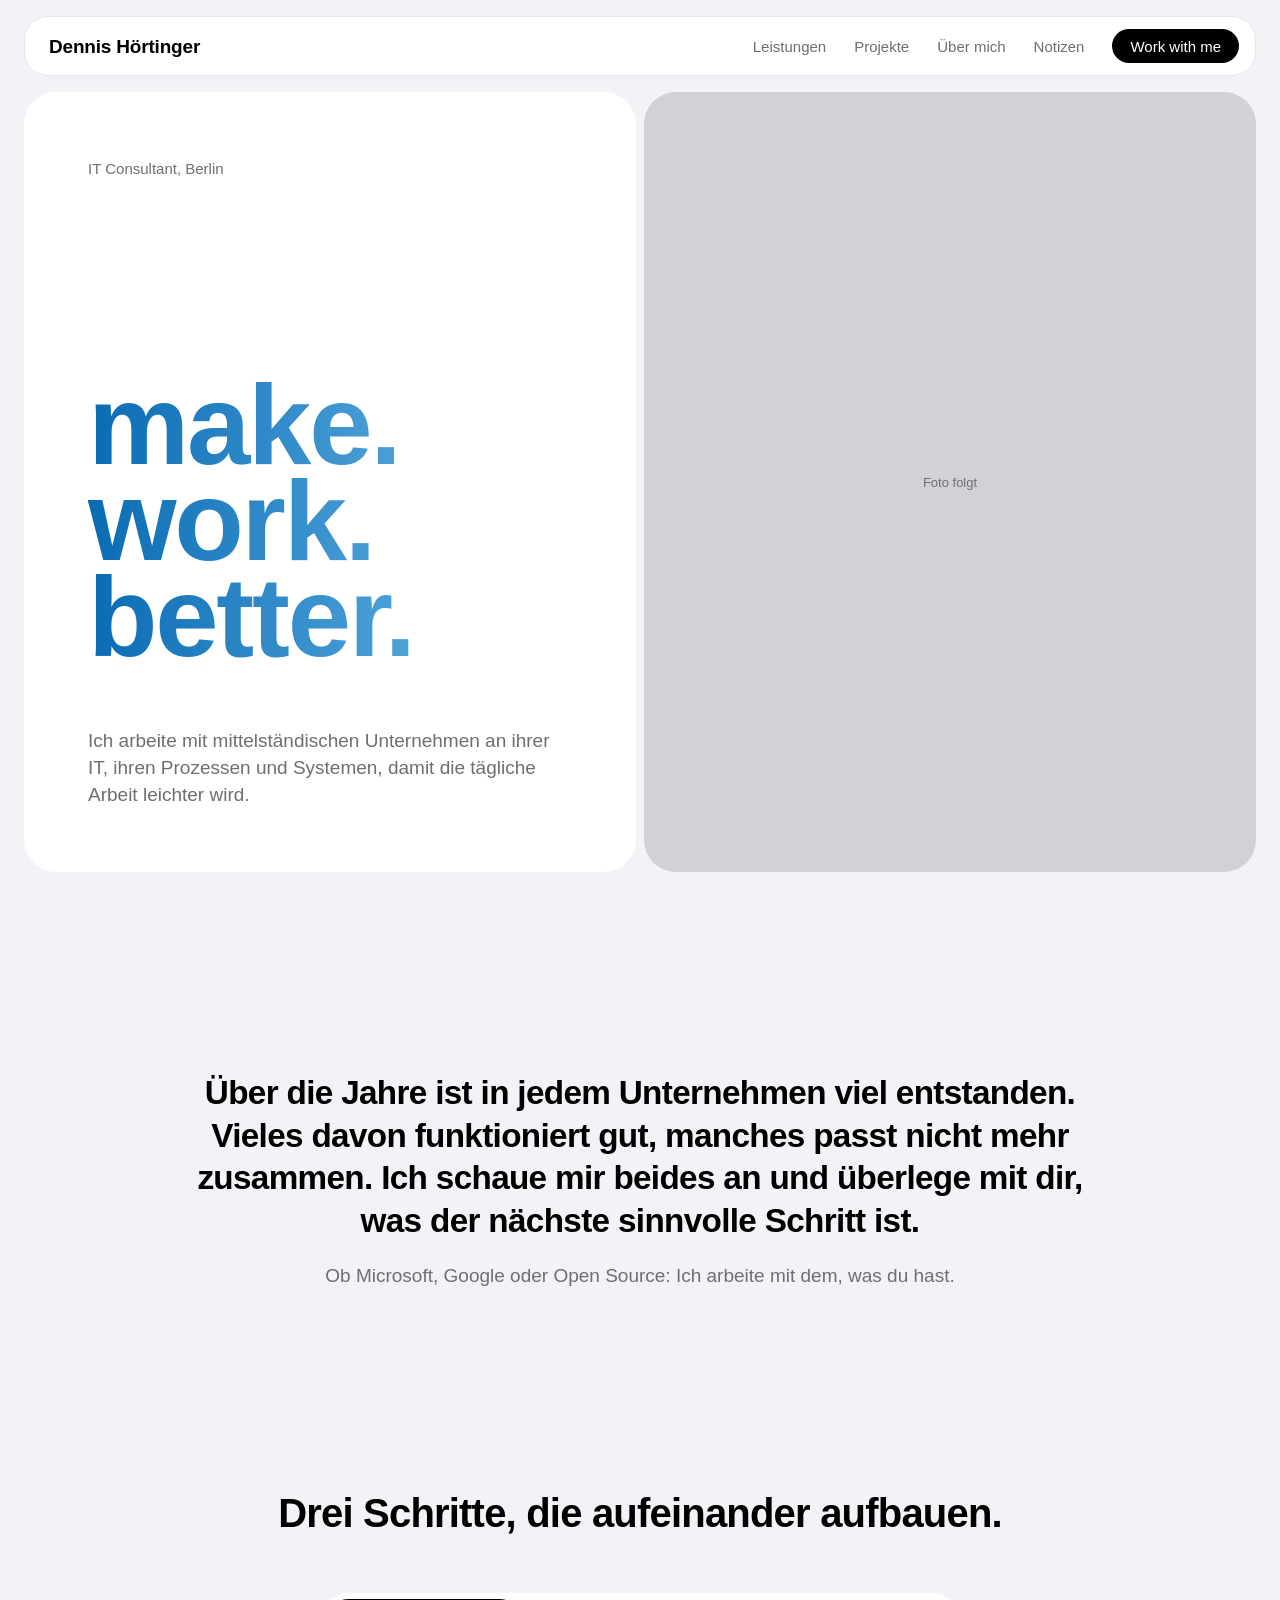
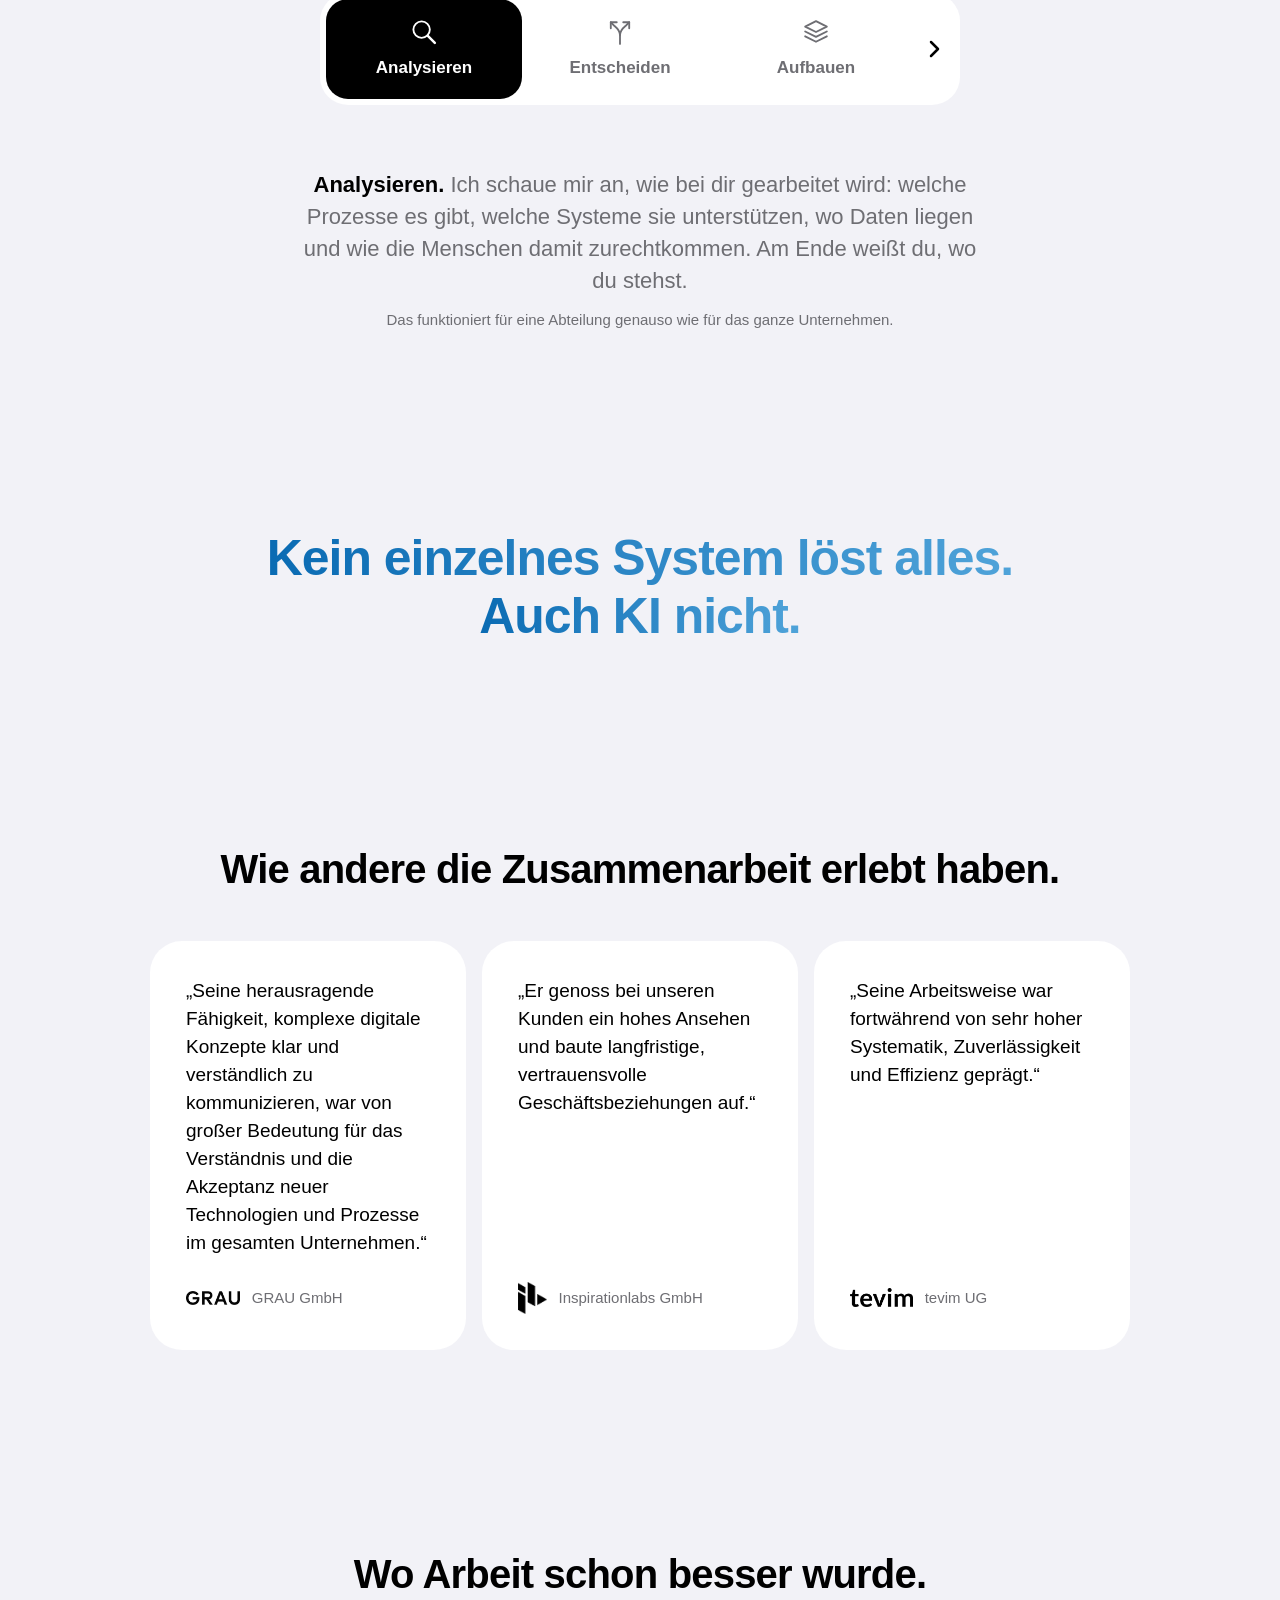
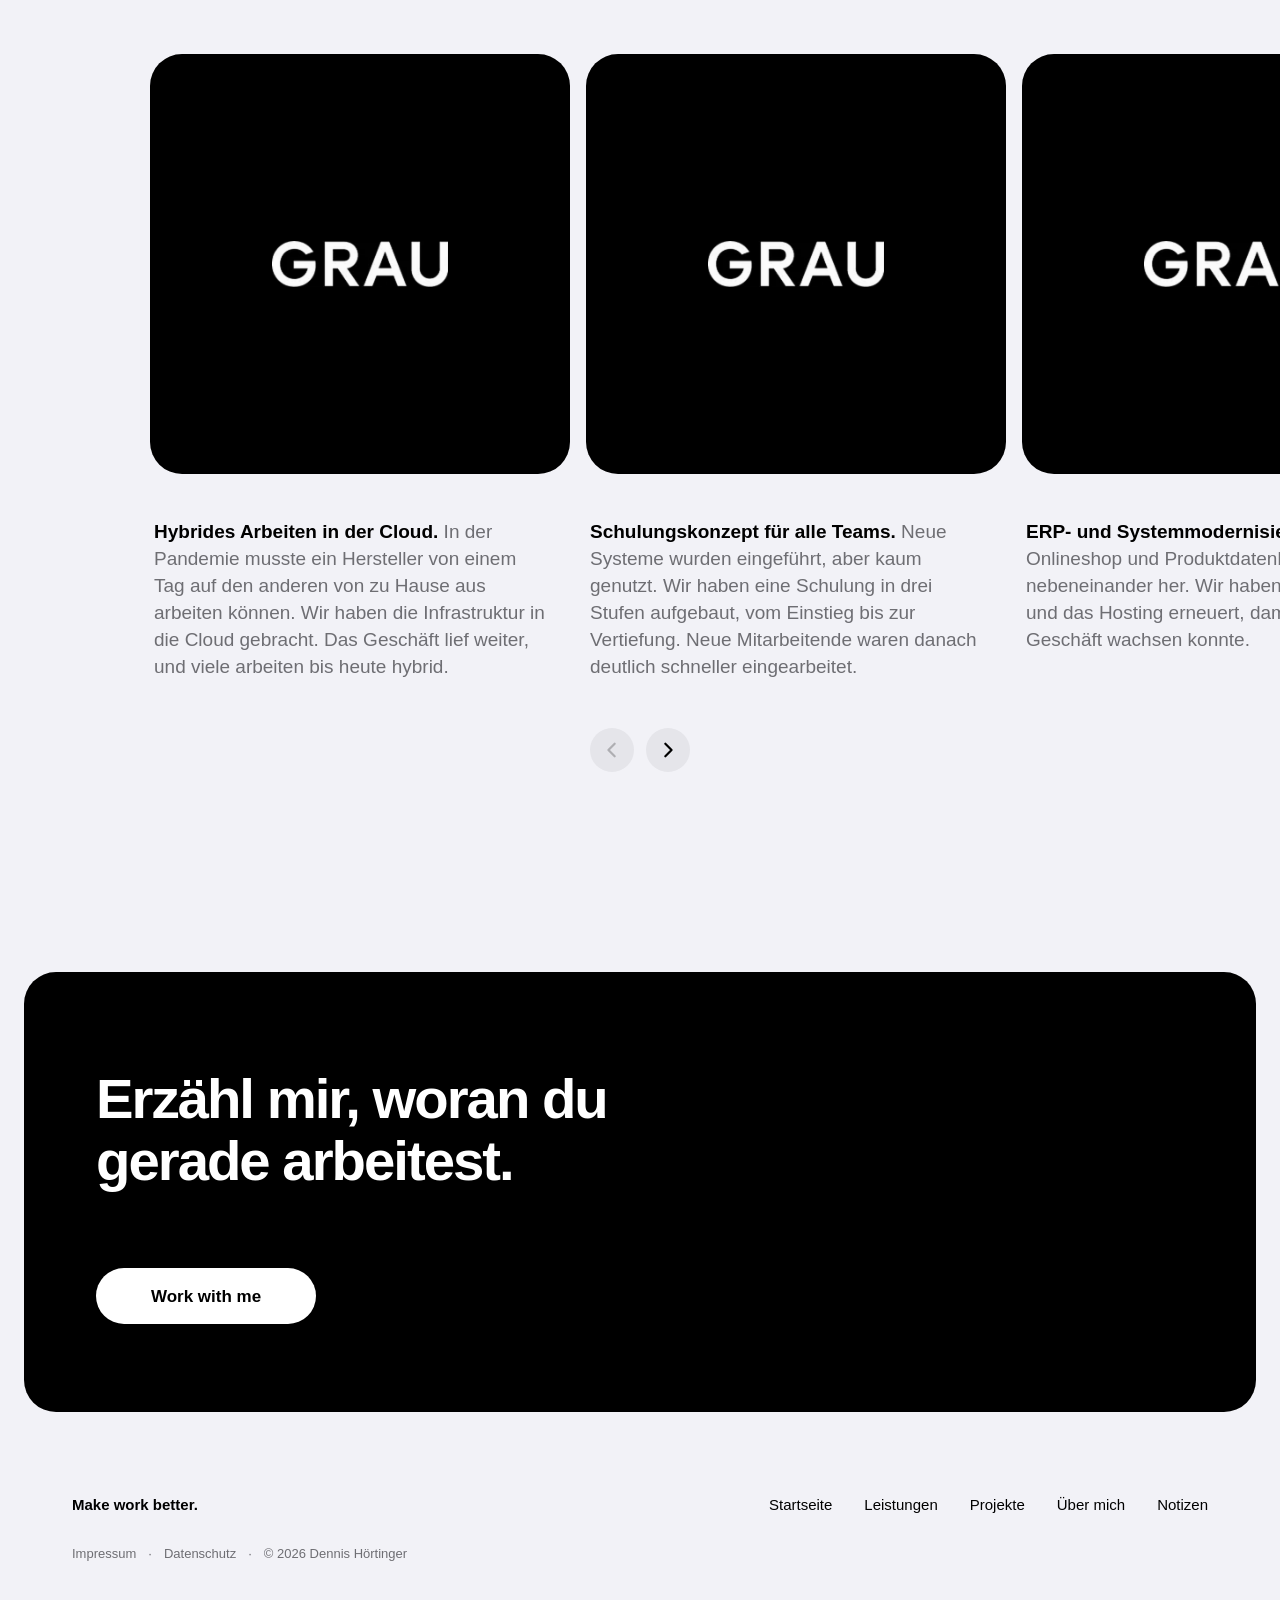
==== commit 299d6576: "Revert "Merge pull request #9 from dennishoertinger-consulting/claude/project-thread-p3z3mi" This re" ====
--- a/index.html
+++ b/index.html
@@ -15,9 +15,9 @@
   <meta property="og:description" content="IT Consultant in Berlin. Ich arbeite mit mittelständischen Unternehmen an ihrer IT, ihren Prozessen und Systemen, damit die tägliche Arbeit leichter wird.">
   <link rel="icon" href="favicon.svg" type="image/svg+xml">
   <link rel="preload" href="assets/fonts/Inter-Variable-Latin.woff2" as="font" type="font/woff2" crossorigin>
-  <link rel="stylesheet" href="assets/css/style.css?v=alt-20261125">
+  <link rel="stylesheet" href="assets/css/style.css">
   <script>document.documentElement.classList.add('js')</script>
-  <script src="assets/js/main.js?v=alt-20261125" defer></script>
+  <script src="assets/js/main.js" defer></script>
 </head>
 <body>
   <a href="#inhalt" class="skip-link">Zum Inhalt</a>
--- a/assets/css/style.css
+++ b/assets/css/style.css
@@ -1,73 +1,87 @@
+/* Schrift Inter, selbst gehostet (keine Anfrage an Dritte) */
+@font-face {
+  font-family: 'Inter';
+  src: url('../fonts/Inter-Variable-Latin.woff2') format('woff2');
+  font-weight: 100 900;
+  font-style: normal;
+  font-display: swap;
+}
+
 /* =========================================================
-   CI Dennis Hörtinger, Version 13 (Stand 25.11.2026)
-   Seitengrund Eisgrau, Inhalte auf weißen Kacheln.
-   Klein-Blau nur für Claim „better“, Unterstrich-Cursor und Links („Mehr“).
-   Schriften selbst gehostet, keine Anfrage an Dritte.
-   Light ist Standard, Night folgt der Systemeinstellung (prefers-color-scheme).
+   Design System „Make work better.“ (Stand 12.11.2026)
+   Quelle: design/Website_Design.svg
+   Light ist Standard, Night folgt der Systemeinstellung.
    ========================================================= */
 
-/* ---------- Schriften (SIL OFL 1.1, Lizenzen in assets/fonts/) ---------- */
-@font-face { font-family: 'Geist'; src: url('../fonts/Geist-Regular.woff2') format('woff2'); font-weight: 400; font-style: normal; font-display: swap; }
-@font-face { font-family: 'Geist'; src: url('../fonts/Geist-Medium.woff2') format('woff2'); font-weight: 500; font-style: normal; font-display: swap; }
-@font-face { font-family: 'Geist'; src: url('../fonts/Geist-SemiBold.woff2') format('woff2'); font-weight: 600; font-style: normal; font-display: swap; }
-@font-face { font-family: 'Geist'; src: url('../fonts/Geist-Bold.woff2') format('woff2'); font-weight: 700; font-style: normal; font-display: swap; }
-@font-face { font-family: 'Geist Mono'; src: url('../fonts/GeistMono-Regular.woff2') format('woff2'); font-weight: 400; font-style: normal; font-display: swap; }
-@font-face { font-family: 'Space Grotesk'; src: url('../fonts/SpaceGrotesk-Bold-Latin.woff2') format('woff2'); font-weight: 700; font-style: normal; font-display: swap; }
-
-/* ---------- Tokens ---------- */
 :root {
   color-scheme: light dark;
-
-  /* Farben */
-  --blau: #0000FF;         /* Klein-Blau: „better“, Unterstrich-Cursor, Links („Mehr“) */
-  --schwarz: #000000;      /* Text, primäre Buttons, Kontaktblock, Projekt-Kacheln */
-  --weiss: #FFFFFF;        /* Karten / Kacheln, Menüleiste */
-  --grund: #EFF2F5;        /* Eisgrau: Seitengrund; in weißen Karten für Tabs und Pfeil-Buttons */
-  --schiefer: #56606B;     /* Fließtext, Nebentexte */
-  --linie: #D9DEE4;        /* Trennlinien, Foto-Platzhalter */
-  --schiefer-night: #939BA4; /* Nebentext auf Schwarz */
-  --link: #0000FF;         /* Links („Mehr“); in Night weiß */
-  --kachel: #000000;       /* Logo- und Projekt-Kacheln, in beiden Modi schwarz */
-
-  /* Schrift */
-  --font: 'Geist', 'Helvetica Neue', Arial, sans-serif;            /* Titel 700, Text 400, Buttons/Tabs 600, Links 500 */
-  --font-marke: 'Space Grotesk', 'Geist', sans-serif;               /* nur Claim, 700 */
-  --font-mono: 'Geist Mono', ui-monospace, Menlo, monospace;        /* nur kleine Beschriftungen, 400 */
-
-  /* Form */
-  --r-karte: 12px;
-  --r-button: 10px;
-  --r-leiste: 16px;
-
-  /* Unterstrich-Cursor (relativ zur Schriftgröße des Elements) */
-  --cursor-w: 0.49em;
-  --cursor-h: 0.114em;
-  --cursor-y: -0.162em;
-  --cursor-gap-claim: 0.082em;
-
-  /* Abstände und Bewegung */
-  --wrap: 1240px;
-  --sec: 96px;
+  --bg: #f2f2f7;
+  --surface: #ffffff;
+  --surface2: #e5e5ea;
+  --label: #000000;
+  --label2: #6e6e73;
+  --label3: #aeaeb2;
+  --sep: #c6c6c8;
+  --inv-bg: #000000;
+  --inv-label: #ffffff;
+  --inv-btn-bg: #ffffff;
+  --inv-btn-fg: #000000;
+  --inv-btn-hover: #d1d1d6;
+  --primary-bg: #000000;
+  --primary-fg: #ffffff;
+  --primary-hover: #3a3a3c;
+  --bar-bg: #ffffff;
+  --bar-stroke: #e5e5ea;
+  --arrow-bg: #e5e5ea;
+  --arrow-hover: #d1d1d6;
+  --tile: #000000; /* Logo-Fläche frei stehend */
+  --tile-inset: #000000; /* Logo-Fläche in einer Karte */
+  --photo-ph: #d1d1d6;
+  --grad: linear-gradient(90deg, #0a6bb3 0%, #4fa3d9 100%);
+  --grad-photo: linear-gradient(90deg, #4c9ddb 0%, #94cbee 100%);
+  --shadow-hover: 0 12px 32px rgba(0, 0, 0, 0.1);
+
+  --r-m: 28px;
+  --r-d: 32px;
   --ease: cubic-bezier(0.22, 0.61, 0.36, 1);
   --t-hover: 200ms;
-}
-@media (min-width: 900px) {
-  :root {
-    --sec: 160px;
-  }
-}
-
-/* Night (Werte aus der CI): Flächen schwarz, Text weiß, Grund fast schwarz.
-   --weiss steht für „Fläche“, --schwarz für „Text/primär“; in Night tauschen beide.
-   Blau bleibt #0000FF, auf Schwarz nur groß (Claim) oder als Fläche (Cursor). Links dort weiß. */
+  --col: 980px;
+  --sec: 112px;
+  --font: 'Inter', -apple-system, BlinkMacSystemFont, 'Helvetica Neue', Arial, sans-serif;
+}
+
 @media (prefers-color-scheme: dark) {
   :root {
-    --grund: #0F1214;
-    --weiss: #000000;
-    --schwarz: #FFFFFF;
-    --schiefer: #939BA4;
-    --linie: #22272C;
-    --link: #FFFFFF;
+    --bg: #000000;
+    --surface: #1c1c1e;
+    --surface2: #2c2c2e;
+    --label: #ffffff;
+    --label2: #8e8e93;
+    --label3: #636366;
+    --sep: #38383a;
+    --inv-bg: #ffffff;
+    --inv-label: #000000;
+    --inv-btn-bg: #000000;
+    --inv-btn-fg: #ffffff;
+    --inv-btn-hover: #3a3a3c;
+    --primary-bg: #ffffff;
+    --primary-fg: #000000;
+    --primary-hover: #d1d1d6;
+    --bar-bg: #1c1c1e;
+    --bar-stroke: #2c2c2e;
+    --arrow-bg: #2c2c2e;
+    --arrow-hover: #3a3a3c;
+    --tile: #1c1c1e;
+    --tile-inset: #000000;
+    --photo-ph: #2c2c2e;
+    --grad: linear-gradient(90deg, #4c9ddb 0%, #94cbee 100%);
+    --shadow-hover: 0 12px 32px rgba(0, 0, 0, 0.5);
+  }
+}
+
+@media (min-width: 900px) {
+  :root {
+    --sec: 200px;
   }
 }
 
@@ -89,13 +103,14 @@
 }
 body {
   margin: 0;
-  background: var(--grund);
-  color: var(--schwarz);
+  background: var(--bg);
+  color: var(--label);
   font-family: var(--font);
-  font-size: 16px;
-  line-height: 1.55;
+  font-size: 17px;
+  line-height: 25px;
   -webkit-font-smoothing: antialiased;
   -moz-osx-font-smoothing: grayscale;
+  font-feature-settings: 'cv11', 'ss03';
 }
 h1,
 h2,
@@ -128,17 +143,10 @@
   display: block;
   max-width: 100%;
 }
-b,
-strong {
-  font-weight: 700;
-}
 :focus-visible {
-  outline: 2px solid var(--schwarz);
+  outline: 2px solid #0a84ff;
   outline-offset: 3px;
-  border-radius: 4px;
-}
-.contact :focus-visible {
-  outline-color: var(--weiss);
+  border-radius: 8px;
 }
 .sr-only {
   position: absolute;
@@ -156,158 +164,104 @@
   left: 16px;
   top: -100px;
   z-index: 100;
-  background: var(--schwarz);
-  color: var(--weiss);
-  padding: 12px 16px;
-  border-radius: var(--r-button);
-  font-weight: 600;
+  background: var(--primary-bg);
+  color: var(--primary-fg);
+  padding: 10px 16px;
+  border-radius: 999px;
 }
 .skip-link:focus {
   top: 16px;
-}
-
-/* ---------- Unterstrich-Cursor ---------- */
-.cursor {
-  display: inline-block;
-  width: var(--cursor-w);
-  height: var(--cursor-h);
-  margin-left: var(--cursor-gap-claim);
-  vertical-align: var(--cursor-y);
-  background: var(--blau);
-}
-/* Blinkt dauerhaft (Entscheidung Dennis, 25.11.2026); bei „Bewegung reduzieren“ steht er */
-.cursor.is-blinking {
-  animation: cursor-blink 1.06s steps(1) infinite;
-}
-@keyframes cursor-blink {
-  50% {
-    opacity: 0;
-  }
 }
 
 /* ---------- Typografie ---------- */
 .h-page {
   font-size: 40px;
-  line-height: 1.1;
+  line-height: 44px;
   font-weight: 700;
-  letter-spacing: -0.03em;
+  letter-spacing: -0.02em;
 }
 .h-sec {
-  font-size: 28px;
-  line-height: 1.1;
+  font-size: 26px;
+  line-height: 31px;
   font-weight: 700;
-  letter-spacing: -0.03em;
-  max-width: 20ch;
+  letter-spacing: -0.02em;
 }
 .lead {
   font-size: 19px;
-  line-height: 1.5;
-  color: var(--schiefer);
+  line-height: 28px;
+  color: var(--label2);
 }
 .body {
   font-size: 17px;
-  line-height: 1.55;
-  color: var(--schiefer);
+  line-height: 25px;
+  color: var(--label2);
 }
 .small {
   font-size: 15px;
-  line-height: 1.45;
-  color: var(--schiefer);
+  line-height: 21px;
+  color: var(--label2);
 }
 .rich {
-  color: var(--schiefer);
+  color: var(--label2);
+  font-weight: 500;
 }
 .rich b {
-  color: var(--schwarz);
-}
-.mono {
-  font-family: var(--font-mono);
-  font-size: 12px;
-  font-weight: 400;
-  color: var(--schiefer);
+  color: var(--label);
+  font-weight: 600;
+}
+.grad-text {
+  background: var(--grad);
+  -webkit-background-clip: text;
+  background-clip: text;
+  color: transparent;
+  -webkit-box-decoration-break: clone;
+  box-decoration-break: clone;
 }
 @media (min-width: 900px) {
   .h-page {
     font-size: clamp(56px, 5vw, 72px);
-    line-height: 1.04;
+    line-height: 1.08;
+    font-weight: 800;
   }
   .h-sec {
-    font-size: clamp(32px, 4vw, 48px);
+    font-size: 40px;
+    line-height: 48px;
   }
   .lead {
     font-size: 22px;
-  }
-}
-
-/* Abschnittsüberschrift tippt sich (Aufbau per JS, Platz ist vorher reserviert) */
-.type-wrap {
-  position: relative;
-  display: block;
-}
-.type-ghost {
-  visibility: hidden;
-}
-.type-live {
-  position: absolute;
-  left: 0;
-  top: 0;
-  right: 0;
-}
-.type-live .cursor {
-  margin-left: 0.08em;
-}
-
-/* ---------- Link „Mehr“ ---------- */
-.more-link {
-  display: inline-flex;
-  align-items: center;
-  min-height: 44px;
-  color: var(--link);
-  font-size: 16px;
-  font-weight: 500;
-  text-decoration: underline;
-  text-underline-offset: 4px;
-  text-decoration-thickness: 1.5px;
-  transition: color var(--t-hover) var(--ease);
-}
-@media (hover: hover) {
-  .more-link:hover {
-    color: var(--schwarz);
+    line-height: 31px;
   }
 }
 
 /* ---------- Layout ---------- */
 .page {
-  padding-top: 0;
-}
-/* Kacheln: mobil 12 px Rand, Desktop 24 px */
+  padding-top: 90px;
+}
+@media (min-width: 900px) {
+  .page {
+    padding-top: 92px;
+  }
+}
 .shell {
   width: 100%;
-  max-width: var(--wrap);
+  max-width: 1440px;
   margin: 0 auto;
-  padding: 0 12px;
-}
-/* Freier Text: 24 px Rand */
-.shell-text {
-  width: 100%;
-  max-width: var(--wrap);
-  margin: 0 auto;
-  padding: 0 24px;
+  padding: 0 16px;
 }
 .inner {
-  padding: 0 12px;
+  padding: 0 20px;
 }
 .col {
   width: 100%;
-  max-width: 1020px;
+  max-width: calc(var(--col) + 40px);
   margin: 0 auto;
-  padding: 0 12px;
+  padding: 0 20px;
 }
 .col-narrow {
   width: 100%;
   max-width: 760px;
   margin: 0 auto;
-  padding: 0 24px;
+  padding: 0 20px;
 }
 .sec {
   margin-top: var(--sec);
@@ -316,8 +270,7 @@
   text-align: center;
 }
 @media (min-width: 900px) {
-  .shell,
-  .col {
+  .shell {
     padding: 0 24px;
   }
   .inner {
@@ -326,10 +279,6 @@
   .center-d {
     text-align: center;
   }
-  .h-sec.center-d {
-    margin-left: auto;
-    margin-right: auto;
-  }
 }
 .only-m {
   display: block;
@@ -348,8 +297,22 @@
 
 /* ---------- Karten ---------- */
 .card {
-  background: var(--weiss);
-  border-radius: var(--r-karte);
+  background: var(--surface);
+  border-radius: var(--r-m);
+}
+@media (min-width: 900px) {
+  .card {
+    border-radius: var(--r-d);
+  }
+}
+@media (hover: hover) and (min-width: 900px) {
+  .card-hover {
+    transition: transform var(--t-hover) var(--ease), box-shadow var(--t-hover) var(--ease);
+  }
+  .card-hover:hover {
+    transform: translateY(-4px);
+    box-shadow: var(--shadow-hover);
+  }
 }
 
 /* ---------- Buttons ---------- */
@@ -357,89 +320,91 @@
   display: inline-flex;
   align-items: center;
   justify-content: center;
-  min-height: 48px;
-  padding: 0 20px;
-  border-radius: var(--r-button);
-  font-size: 16px;
+  height: 48px;
+  padding: 0 24px;
+  border-radius: 999px;
+  font-size: 17px;
   font-weight: 600;
   white-space: nowrap;
+  transition: background-color var(--t-hover) var(--ease), color var(--t-hover) var(--ease),
+    border-color var(--t-hover) var(--ease);
 }
 .btn-primary {
-  background: var(--schwarz);
-  color: var(--weiss);
+  background: var(--primary-bg);
+  color: var(--primary-fg);
 }
 .btn-inv {
-  background: var(--weiss);
-  color: var(--schwarz);
-}
-/* „Work with me“: blauer Unterstrich bei Hover, Fokus, Antippen */
-.btn-cta::after {
-  content: '';
-  display: inline-block;
-  width: var(--cursor-w);
-  height: var(--cursor-h);
-  margin-left: 0.08em;
-  vertical-align: var(--cursor-y);
-  background: var(--blau);
-  opacity: 0;
-  transition: opacity 0.15s;
-}
-.btn-cta:hover::after,
-.btn-cta:active::after,
-.btn-cta:focus-visible::after {
-  opacity: 1;
-}
-
-/* ---------- Menüleiste ---------- */
+  background: var(--inv-btn-bg);
+  color: var(--inv-btn-fg);
+}
+.btn-photo {
+  border: 1.5px solid #fff;
+  color: #fff;
+  font-weight: 400;
+}
+.btn-white {
+  background: #fff;
+  color: #000;
+}
+@media (hover: hover) {
+  .btn-primary:hover {
+    background: var(--primary-hover);
+  }
+  .btn-inv:hover {
+    background: var(--inv-btn-hover);
+  }
+  .btn-photo:hover {
+    background: rgba(255, 255, 255, 0.16);
+  }
+  .btn-white:hover {
+    background: #e5e5ea;
+  }
+}
+
+/* ---------- Navigation ---------- */
 .nav {
-  position: sticky;
-  top: 0;
+  position: fixed;
   z-index: 50;
-  max-width: var(--wrap);
+  top: 20px;
+  left: 9px;
+  right: 9px;
+  height: 54px;
+  max-width: 1392px;
   margin: 0 auto;
-  padding: 12px;
-}
-.nav-bar {
   display: flex;
   align-items: center;
   justify-content: space-between;
-  gap: 8px;
-  padding: 4px;
-  background: var(--weiss);
-  border-radius: var(--r-leiste);
-  box-shadow: 0 8px 28px rgba(0, 0, 0, 0);
-  transition: box-shadow 0.25s;
-}
-.nav.is-scrolled .nav-bar {
-  box-shadow: 0 8px 28px rgba(0, 0, 0, 0.08);
+  padding: 0 14px;
+  background: var(--bar-bg);
+  border: 1px solid var(--bar-stroke);
+  border-radius: 22px;
 }
 .nav-name {
-  display: flex;
-  align-items: center;
-  height: 48px;
-  padding: 0 16px;
-  border-radius: var(--r-button);
-  font-size: 16px;
-  font-weight: 700;
-  letter-spacing: -0.02em;
+  font-size: 17px;
+  font-weight: 600;
+  letter-spacing: -0.01em;
 }
 .nav-links {
   display: none;
 }
-.nav-burger,
-.menu-close {
-  display: flex;
-  align-items: center;
-  gap: 10px;
-  height: 48px;
-  padding: 0 16px;
-  border-radius: var(--r-button);
-  font-size: 15px;
-  font-weight: 600;
+.nav-burger {
+  width: 44px;
+  height: 44px;
+  margin-right: -6px;
+  display: grid;
+  place-items: center;
 }
 @media (min-width: 900px) {
   .nav {
-    padding: 12px 24px;
+    top: 16px;
+    left: 24px;
+    right: 24px;
+    height: 60px;
+    padding: 0 16px 0 24px;
+    border-radius: 24px;
+  }
+  .nav-name {
+    font-size: 19px;
   }
   .nav-burger {
     display: none;
@@ -447,30 +412,22 @@
   .nav-links {
     display: flex;
     align-items: center;
-    gap: 4px;
-    padding: 4px 4px 4px 12px;
+    gap: 28px;
+  }
+  .nav-links a.nav-link {
     font-size: 15px;
-  }
-  .nav-links a.nav-link {
-    padding: 10px 12px;
+    color: var(--label2);
     transition: color var(--t-hover) var(--ease);
   }
+  .nav-links a.nav-link:hover,
   .nav-links a.nav-link[aria-current='page'] {
-    text-decoration: underline;
-    text-underline-offset: 4px;
-    text-decoration-thickness: 1.5px;
+    color: var(--label);
   }
   .nav-cta {
-    margin-left: 8px;
-    min-height: 0;
-    padding: 12px 18px;
-    font-size: 14px;
-    line-height: 1.3;
-  }
-}
-@media (hover: hover) {
-  .nav-links a.nav-link:hover {
-    color: var(--link);
+    height: 34px;
+    padding: 0 18px;
+    font-size: 15px;
+    font-weight: 500;
   }
 }
 
@@ -479,56 +436,64 @@
   position: fixed;
   inset: 0;
   z-index: 60;
-  background: var(--weiss);
+  background: var(--surface);
   display: flex;
   flex-direction: column;
-  padding: 12px 12px 32px;
+  padding: 20px 24px 28px;
   overflow-y: auto;
   opacity: 0;
   visibility: hidden;
   transition: opacity 250ms var(--ease), visibility 0s linear 250ms;
 }
+@media (prefers-color-scheme: dark) {
+  .menu {
+    background: #000;
+  }
+}
 .menu.is-open {
   opacity: 1;
   visibility: visible;
   transition: opacity 250ms var(--ease), visibility 0s;
 }
-.menu > * {
-  flex-shrink: 0;
-}
 .menu-top {
   display: flex;
   align-items: center;
   justify-content: space-between;
-  padding: 4px;
-}
-.menu-top .nav-name,
+  height: 54px;
+  margin: 0 -1px;
+}
 .menu-close {
-  background: var(--grund);
+  width: 44px;
+  height: 44px;
+  display: grid;
+  place-items: center;
+  margin-right: -14px;
 }
 .menu-pages {
-  margin-top: 32px;
-  padding: 0 16px;
+  margin-top: 76px;
   display: flex;
   flex-direction: column;
-  align-items: flex-start;
+  align-items: center;
+  gap: 8px;
 }
 .menu-pages a {
-  font-family: var(--font-marke);
   font-size: 40px;
-  line-height: 1.25;
+  line-height: 48px;
   font-weight: 700;
-  letter-spacing: -0.04em;
+  letter-spacing: -0.02em;
 }
 .menu-cta {
-  display: flex;
-  margin: 40px 4px 0;
+  margin: 32px auto 0;
+  width: 200px;
+  height: 52px;
 }
 .menu-proj {
-  margin-top: 48px;
-  padding: 0 16px;
+  margin-top: 56px;
 }
 .menu-proj-label {
+  font-size: 15px;
+  font-weight: 600;
+  color: var(--label2);
   margin-bottom: 12px;
 }
 .menu-proj a {
@@ -541,31 +506,30 @@
   width: 72px;
   height: 72px;
   flex: none;
-  border-radius: var(--r-button);
-}
-.menu-proj .tile .logo-grau {
-  width: 72%;
-}
-.menu-proj .tile .logo-inspirationlabs {
-  height: 50% !important;
+  border-radius: 16px;
+  background: var(--tile-inset);
+}
+@media (prefers-color-scheme: dark) {
+  .menu-proj .tile {
+    background: #1c1c1e;
+  }
 }
 .menu-proj-title {
   flex: 1;
   font-size: 17px;
-  line-height: 1.3;
+  line-height: 22px;
   font-weight: 600;
 }
 .menu-legal {
   margin-top: auto;
-  padding: 40px 16px 0;
-  display: flex;
-  gap: 20px;
-}
-.menu-legal a,
-.footer-legal a {
-  color: var(--schiefer);
-  text-decoration: underline;
-  text-underline-offset: 3px;
+  padding-top: 40px;
+  text-align: center;
+  font-size: 13px;
+  color: var(--label2);
+}
+.menu-legal a + a::before {
+  content: '·';
+  margin: 0 12px;
 }
 /* Einblenden der Menüpunkte */
 .menu [data-stagger] {
@@ -589,7 +553,7 @@
   position: relative;
   display: grid;
   place-items: center;
-  background: var(--kachel);
+  background: var(--tile);
   overflow: hidden;
 }
 .tile img {
@@ -610,7 +574,7 @@
 .photo {
   position: relative;
   overflow: hidden;
-  background: var(--linie);
+  background: var(--photo-ph);
 }
 .photo img {
   width: 100%;
@@ -622,537 +586,477 @@
   inset: 0;
   display: grid;
   place-items: center;
-  font-family: var(--font-mono);
-  font-size: 12px;
-  color: var(--schiefer);
-}
-
-/* ---------- Startseite: Claim ---------- */
-.claim {
-  font-family: var(--font-marke);
-  font-weight: 700;
-  letter-spacing: -0.04em;
-  line-height: 0.9;
-}
-.claim > span {
-  display: block;
-}
-.claim .claim-work {
-  margin-left: 0.02em;
-}
-.claim .claim-better {
-  margin-top: 0.08em;
-  color: var(--blau);
-  white-space: nowrap;
-}
-.claim .letter[hidden] {
-  display: none;
-}
-/* Bis das Tippen startet, ist „better“ ausgeblendet (nur mit JS und ohne „Bewegung reduzieren“) */
-@media (prefers-reduced-motion: no-preference) {
-  html.js .claim-typed:not(.is-ready) {
-    visibility: hidden;
-  }
+  font-size: 13px;
+  font-weight: 500;
+  color: var(--label2);
 }
 
 /* ---------- Startseite: Hero ---------- */
 .hero-m {
   position: relative;
-  height: 660px;
-  border-radius: var(--r-karte);
+  height: 540px;
+  border-radius: var(--r-m);
   overflow: hidden;
-  background: var(--linie);
-  display: flex;
-  flex-direction: column;
-  justify-content: flex-end;
-  padding: 24px 24px 32px;
+  background: linear-gradient(160deg, #48484a 0%, #1c1c1e 100%);
+  color: #fff;
 }
 .hero-m .photo {
   position: absolute;
   inset: 0;
-}
-.hero-m .photo img {
-  object-position: 50% 12%;
+  background: transparent;
+}
+.hero-m::after {
+  content: '';
+  position: absolute;
+  inset: 0;
+  background: linear-gradient(180deg, rgba(0, 0, 0, 0) 45%, rgba(0, 0, 0, 0.75) 100%);
+  pointer-events: none;
+}
+.hero-m-text {
+  position: absolute;
+  z-index: 1;
+  left: 16px;
+  right: 16px;
+  bottom: 20px;
+}
+.hero-kicker {
+  font-size: 15px;
+  font-weight: 500;
+}
+.hero-m .hero-kicker {
+  opacity: 0.85;
+  margin-left: 4px;
+}
+.claim {
+  font-weight: 700;
+  font-size: 72px;
+  line-height: 60.5px;
+  letter-spacing: -0.02em;
+  padding-bottom: 0.12em;
+  display: inline-block;
 }
 .hero-m .claim {
+  background: var(--grad-photo);
+  -webkit-background-clip: text;
+  background-clip: text;
+  color: transparent;
+  margin: 8px 0 22px;
+}
+.hero-m-btns {
+  display: grid;
+  grid-template-columns: 1fr 1fr;
+  gap: 8px;
+}
+.hero-m-btns .btn {
+  padding: 0 8px;
+}
+
+.hero-d {
+  display: grid;
+  grid-template-columns: 1fr 1fr;
+  gap: 8px;
+  height: min(780px, calc(100vh - 116px));
+  min-height: 600px;
+}
+.hero-d-text {
   position: relative;
-  font-size: 84px;
-}
-/* Mit Foto: „make work“ weiß auf dem dunklen unteren Bildteil */
-.hero-m.has-photo .claim {
-  color: #FFFFFF;
-}
-/* Night ohne Foto: dunkler Platzhalter, Claim weiß */
-@media (prefers-color-scheme: dark) {
-  .hero-m .claim {
-    color: #FFFFFF;
-  }
-}
-
-.hero-d {
-  display: flex;
-  flex-wrap: wrap;
-  gap: 12px;
-}
-.hero-d-text {
-  flex: 1 1 520px;
-  min-width: 0;
-  min-height: 800px;
-  padding: clamp(160px, 16vw, 240px) clamp(32px, 6vw, 80px) clamp(32px, 6vw, 80px);
+  padding: 64px;
   display: flex;
   flex-direction: column;
-  justify-content: flex-end;
-  gap: 48px;
+  justify-content: space-between;
+}
+.hero-d .hero-kicker {
+  color: var(--label2);
 }
 .hero-d .claim {
-  font-size: clamp(72px, 10vw, 152px);
+  font-size: clamp(88px, 8.9vw, 128px);
+  line-height: 0.845;
+}
+.hero-d .claim-wrap {
+  margin-top: auto;
+  margin-bottom: 48px;
 }
 .hero-d-lead {
+  max-width: 520px;
   font-size: 19px;
-  line-height: 1.5;
-  color: var(--schiefer);
-  max-width: 38ch;
+  line-height: 27px;
+  color: var(--label2);
 }
 .hero-d .photo {
-  flex: 1 1 420px;
-  min-height: 800px;
-  border-radius: var(--r-karte);
-}
-.hero-d .photo img {
+  border-radius: var(--r-d);
+  height: 100%;
+}
+
+/* ---------- Startseite: Intro ---------- */
+.intro-m h2 {
+  font-size: 24px;
+  line-height: 31px;
+  font-weight: 600;
+  letter-spacing: -0.01em;
+}
+.intro-m p {
+  margin-top: 16px;
+}
+.intro-m h2 + p {
+  margin-top: 28px;
+}
+.intro-d {
+  max-width: 900px;
+  margin: 0 auto;
+  text-align: center;
+}
+.intro-d p.big {
+  font-size: clamp(30px, 2.6vw, 36px);
+  line-height: 1.28;
+  font-weight: 600;
+  letter-spacing: -0.02em;
+}
+.intro-d p.small {
+  margin-top: 20px;
+  font-size: 19px;
+  line-height: 27px;
+}
+
+/* ---------- Switch (Wie ich arbeite) ---------- */
+.switch {
+  position: relative;
+  display: grid;
+  grid-template-columns: 1fr 1fr 1fr 40px;
+  height: 92px;
+  padding: 6px;
+  background: var(--surface);
+  border-radius: 28px;
+  margin-top: 24px;
+}
+.switch-indicator {
   position: absolute;
-  inset: 0;
-  object-position: 50% 20%;
-}
-
-/* ---------- Startseite: Einleitung ---------- */
-.intro {
-  display: flex;
-  flex-direction: column;
-  gap: 20px;
-  padding-top: 72px;
-}
-.intro-lead {
-  font-size: 26px;
-  line-height: 1.3;
-  font-weight: 700;
-  letter-spacing: -0.03em;
-}
-.intro-big {
-  display: none;
-}
-@media (min-width: 900px) {
-  .intro {
-    max-width: 880px;
-    padding-top: 120px;
-  }
-  .intro-lead,
-  .intro .body {
-    display: none;
-  }
-  .intro-big {
-    display: block;
-    font-size: clamp(24px, 2.6vw, 32px);
-    line-height: 1.35;
-    letter-spacing: -0.01em;
-  }
-}
-
-/* ---------- Startseite: Drei Schritte (Tabs) ---------- */
-.steps-card {
-  padding: 40px 20px;
-}
-.steps-inner {
-  display: flex;
-  flex-direction: column;
-  gap: 20px;
-}
-.switch {
-  display: flex;
-  gap: 4px;
-  padding: 4px;
-  background: var(--grund);
-  border-radius: var(--r-karte);
+  top: 6px;
+  bottom: 6px;
+  left: 6px;
+  width: calc((100% - 12px - 40px) / 3);
+  background: var(--primary-bg);
+  border-radius: 22px;
+  transform: translateX(calc(var(--sel, 0) * 100%));
+  transition: transform 350ms var(--ease);
 }
 .switch-tab {
-  flex: 1 1 0;
-  min-width: 0;
-  min-height: 76px;
+  position: relative;
+  z-index: 1;
   display: flex;
   flex-direction: column;
   align-items: center;
   justify-content: center;
-  gap: 6px;
-  border-radius: var(--r-button);
+  gap: 8px;
   font-size: 14px;
   font-weight: 600;
-  color: var(--schiefer);
-  transition: background-color 250ms var(--ease), color 250ms var(--ease);
+  color: var(--label2);
+  border-radius: 22px;
+  transition: color 250ms var(--ease);
 }
 .switch-tab[aria-selected='true'] {
-  background: var(--schwarz);
-  color: var(--weiss);
+  color: var(--primary-fg);
+}
+.switch-next {
+  display: grid;
+  place-items: center;
+  color: var(--label);
+  border-radius: 16px;
 }
 .switch-panel {
+  margin-top: 48px;
   display: grid;
 }
 .switch-panel > p.step {
   grid-area: 1 / 1;
-  font-size: 17px;
-  line-height: 1.55;
-}
-html.js .switch-panel > p.step {
+  font-size: 19px;
+  line-height: 27px;
   opacity: 0;
-  visibility: hidden;
-  transition: opacity 300ms var(--ease), visibility 0s linear 300ms;
-}
-html.js .switch-panel > p.step.is-active {
+  transform: translateY(6px);
+  transition: opacity 300ms var(--ease), transform 300ms var(--ease);
+  pointer-events: none;
+}
+.switch-panel > p.step.is-active {
   opacity: 1;
-  visibility: visible;
-  transition: opacity 300ms var(--ease), visibility 0s;
-}
-@media (min-width: 900px) {
-  .steps-card {
-    padding: clamp(48px, 6vw, 88px) clamp(28px, 5vw, 64px);
-  }
-  .steps-inner {
-    max-width: 832px;
-    margin: 0 auto;
-    gap: 28px;
+  transform: none;
+  pointer-events: auto;
+}
+.switch-hint {
+  margin-top: 12px;
+}
+@media (min-width: 900px) {
+  .switch-wrap {
+    text-align: center;
+  }
+  .switch-panel,
+  .switch-hint {
+    max-width: 700px;
+    margin-left: auto;
+    margin-right: auto;
+  }
+  .switch {
+    width: 640px;
+    height: 112px;
+    margin: 56px auto 0;
   }
   .switch-tab {
-    flex: 1 1 140px;
-    min-height: 80px;
-    font-size: 15px;
+    font-size: 17px;
+    gap: 10px;
+  }
+  .switch-panel {
+    margin-top: 64px;
   }
   .switch-panel > p.step {
-    font-size: 19px;
+    font-size: 22px;
+    line-height: 32px;
   }
 }
 
 /* ---------- Haltung ---------- */
 .haltung {
-  font-size: 52px;
-  line-height: 0.98;
+  font-size: 30px;
+  line-height: 38px;
   font-weight: 700;
-  letter-spacing: -0.045em;
+  letter-spacing: -0.02em;
 }
 @media (min-width: 900px) {
   .haltung {
-    font-size: clamp(56px, 9vw, 148px);
-  }
-}
-/* Kernsatz auf Unterseiten (kleiner, ohne Verlauf) */
-.statement {
-  font-size: 30px;
-  line-height: 1.2;
-  font-weight: 700;
-  letter-spacing: -0.03em;
-}
-@media (min-width: 900px) {
-  .statement {
     font-size: clamp(44px, 3.9vw, 56px);
-    line-height: 1.12;
-  }
-}
-
-/* ---------- Startseite: Zitate ---------- */
-.quotes-card {
-  padding: 40px 20px;
-  display: flex;
-  flex-direction: column;
-  gap: 28px;
-}
-.quote-stage {
-  display: grid;
+    line-height: 1.15;
+    text-align: center;
+  }
+}
+
+/* ---------- Zitate ---------- */
+.quotes {
+  display: grid;
+  gap: 12px;
+  margin-top: 32px;
 }
 .quote {
   display: flex;
   flex-direction: column;
-  gap: 24px;
-}
-html.js .quote {
-  grid-area: 1 / 1;
-}
-html.js .quote:not(.is-active) {
-  visibility: hidden;
-}
-html:not(.js) .quote + .quote {
-  margin-top: 40px;
+  padding: 28px;
 }
 .quote blockquote {
-  font-size: 24px;
-  line-height: 1.3;
-  font-weight: 400;
-  letter-spacing: -0.02em;
-  max-width: 30ch;
-}
-.caps {
-  text-transform: uppercase;
-}
-.quote-ctrl {
+  font-size: 18px;
+  line-height: 26px;
+  font-weight: 500;
+}
+.quote figcaption {
+  margin-top: auto;
+  padding-top: 24px;
   display: flex;
   align-items: center;
-  gap: 8px;
-}
-html:not(.js) .quote-ctrl {
+  gap: 12px;
+  font-size: 15px;
+  color: var(--label2);
+}
+.quote-logo {
+  display: flex;
+  align-items: center;
+  height: 33px;
+}
+.quote-logo img {
+  width: auto;
+}
+@media (min-width: 900px) {
+  .quotes {
+    grid-template-columns: repeat(3, 1fr);
+    gap: 16px;
+    margin-top: 48px;
+  }
+  .quote {
+    padding: 36px;
+    min-height: 100%;
+  }
+  .quote blockquote {
+    font-size: 19px;
+    line-height: 28px;
+  }
+}
+
+/* ---------- Karussell ---------- */
+.carousel {
+  margin-top: 28px;
+}
+.carousel-track {
+  display: flex;
+  gap: 16px;
+  overflow-x: auto;
+  scroll-snap-type: x mandatory;
+  scrollbar-width: none;
+  padding: 0 20px 8px;
+  scroll-padding: 0 20px;
+}
+.carousel-track::-webkit-scrollbar {
   display: none;
 }
-.icon-btn {
-  width: 48px;
-  height: 48px;
+.carousel-item {
+  flex: none;
+  width: 300px;
+  scroll-snap-align: start;
+}
+.carousel-item .tile {
+  width: 100%;
+  aspect-ratio: 1;
+  border-radius: var(--r-m);
+}
+.carousel-item p {
+  margin-top: 36px;
+  padding: 0 4px;
+  font-size: 17px;
+  line-height: 24px;
+}
+.carousel-arrows {
+  display: flex;
+  justify-content: flex-end;
+  gap: 12px;
+  margin-top: 24px;
+  padding: 0 20px;
+}
+.arrow {
+  width: 44px;
+  height: 44px;
+  border-radius: 50%;
+  background: var(--arrow-bg);
+  color: var(--label);
   display: grid;
   place-items: center;
-  border-radius: var(--r-button);
-  background: var(--grund);
-  color: var(--schwarz);
-}
-.quote-count {
-  margin-left: 8px;
-}
-@media (min-width: 900px) {
-  .quotes-card {
-    padding: clamp(48px, 6vw, 88px) clamp(28px, 5vw, 64px);
-    gap: 40px;
-  }
-  .quote blockquote {
-    font-size: clamp(28px, 3.2vw, 40px);
-  }
-}
-
-/* ---------- Startseite: Projekte ---------- */
-.proj-head {
-  display: flex;
-  flex-direction: column;
-  gap: 20px;
-}
-.proj-row {
-  display: flex;
-  gap: 12px;
-  overflow-x: auto;
-  margin: 0 -24px;
-  padding: 0 24px 8px;
-  scroll-snap-type: x proximity;
-  scroll-padding: 0 24px;
-}
-.proj {
-  flex: 0 0 280px;
-  display: flex;
-  flex-direction: column;
-  gap: 14px;
-  scroll-snap-align: start;
-}
-.proj-tile {
-  height: 220px;
-  background: var(--kachel);
-  border-radius: var(--r-karte);
-  padding: 20px;
+  transition: background-color var(--t-hover) var(--ease), color var(--t-hover) var(--ease);
+}
+.arrow:disabled {
+  color: var(--label3);
+  cursor: default;
+}
+@media (hover: hover) {
+  .arrow:not(:disabled):hover {
+    background: var(--arrow-hover);
+  }
+}
+@media (min-width: 900px) {
+  .carousel {
+    margin-top: 48px;
+  }
+  .carousel-track {
+    --edge: max(24px, calc((100vw - var(--col)) / 2));
+    padding: 8px var(--edge) 16px;
+    scroll-padding: 0 var(--edge);
+  }
+  .carousel-item {
+    width: 420px;
+  }
+  .carousel-item .tile {
+    border-radius: var(--r-d);
+  }
+  .carousel-item p {
+    margin-top: 44px;
+    font-size: 19px;
+    line-height: 27px;
+    padding-right: 20px;
+  }
+  .carousel-arrows {
+    justify-content: center;
+    margin-top: 32px;
+  }
+}
+
+/* ---------- Kontakt-Karte ---------- */
+.contact {
+  margin-top: var(--sec);
+  background: var(--inv-bg);
+  color: var(--inv-label);
+  border-radius: var(--r-m);
+  padding: 28px;
+  min-height: 236px;
   display: flex;
   flex-direction: column;
   justify-content: space-between;
-  align-items: flex-start;
-}
-.proj-tile img {
-  height: 24px;
-  width: auto;
-}
-.proj-tile img.logo-inspirationlabs {
-  height: 40px !important;
-}
-.proj-title {
-  color: #FFFFFF;
-  font-size: 22px;
+  gap: 32px;
+}
+.contact h2 {
+  font-size: 28px;
+  line-height: 34px;
   font-weight: 700;
-  letter-spacing: -0.025em;
-  line-height: 1.12;
-}
-.proj-text {
+  letter-spacing: -0.5px;
+  max-width: 300px;
+}
+.contact .btn {
+  height: 52px;
+  width: 100%;
+}
+@media (min-width: 900px) {
+  .contact {
+    border-radius: var(--r-d);
+    min-height: 440px;
+    padding: 96px 72px 88px;
+  }
+  .contact h2 {
+    font-size: clamp(48px, 4.4vw, 64px);
+    line-height: 1.09;
+    font-weight: 800;
+    letter-spacing: -2px;
+    max-width: 680px;
+  }
+  .contact .btn {
+    width: 220px;
+    height: 56px;
+  }
+}
+
+/* ---------- Footer ---------- */
+.footer {
+  padding: 64px 20px;
+}
+.footer-claim {
   font-size: 15px;
-  line-height: 1.55;
-  color: var(--schiefer);
-}
-@media (min-width: 900px) {
-  .proj-head {
-    gap: 32px;
-  }
-  .proj-row {
-    gap: 16px;
-    margin: 0;
-    padding: 0 0 8px;
-    scroll-padding: 0;
-  }
-  .proj {
-    flex-basis: 360px;
-  }
-  .proj-tile {
-    height: 300px;
-  }
-  .proj-title {
-    font-size: 26px;
-  }
-}
-
-/* ---------- Kontakt-Karte ---------- */
-.contact-wrap {
-  margin-top: var(--sec);
-}
-.contact-wrap.is-tight {
-  margin-top: 12px;
-}
-.contact {
-  background: var(--schwarz);
-  color: var(--weiss);
-  border-radius: var(--r-karte);
-  padding: 40px 24px 24px;
+  font-weight: 600;
+}
+.footer-nav {
+  margin-top: 24px;
   display: flex;
   flex-direction: column;
-  gap: 32px;
-}
-.contact h2 {
-  font-size: 34px;
-  line-height: 1.08;
-  font-weight: 700;
-  letter-spacing: -0.035em;
-  max-width: 14ch;
-}
-.contact .btn {
-  width: 100%;
-}
-@media (min-width: 900px) {
-  .contact-wrap.is-tight {
-    margin-top: 24px;
-  }
-  .contact {
-    padding: clamp(40px, 6vw, 80px);
-    align-items: flex-start;
-  }
-  .contact h2 {
-    font-size: clamp(32px, 4.4vw, 56px);
-  }
-  .contact .btn {
-    width: auto;
-  }
-}
-
-/* ---------- Footer ---------- */
-.footer {
-  max-width: var(--wrap);
-  margin: 0 auto;
-  padding: 56px 24px 40px;
-  display: flex;
-  flex-direction: column;
-  gap: 24px;
-}
-.footer-top {
-  display: flex;
-  flex-direction: column;
-  gap: 24px;
-}
-.footer-claim {
-  font-family: var(--font-marke);
-  font-size: 22px;
-  font-weight: 700;
-  letter-spacing: -0.03em;
-  line-height: 1.2;
-}
-.footer-nav {
-  display: grid;
-  grid-template-columns: repeat(2, minmax(0, 1fr));
-  gap: 4px 16px;
+  gap: 9px;
   font-size: 15px;
 }
-.footer-nav a {
-  min-height: 36px;
-  display: flex;
-  align-items: center;
+.footer-legal {
+  margin-top: 28px;
+  font-size: 13px;
+  color: var(--label2);
+}
+.footer-legal > * + *::before {
+  content: '·';
+  margin: 0 12px;
+}
+.footer a {
   transition: color var(--t-hover) var(--ease);
 }
-.footer-legal {
-  display: flex;
-  flex-wrap: wrap;
-  gap: 20px;
-}
 @media (hover: hover) {
-  .footer-nav a:hover {
-    color: var(--link);
-  }
-  .menu-legal a:hover,
   .footer-legal a:hover {
-    color: var(--schwarz);
+    color: var(--label);
   }
 }
 @media (min-width: 900px) {
   .footer {
-    padding: 64px 24px 48px;
-    gap: 28px;
-  }
-  .footer-top {
+    padding: 80px 72px;
+    display: grid;
+    grid-template-columns: 1fr auto;
+    row-gap: 24px;
+  }
+  .footer-nav {
+    margin-top: 0;
     flex-direction: row;
-    flex-wrap: wrap;
-    justify-content: space-between;
-    align-items: center;
-  }
-  .footer-nav {
-    display: flex;
-    flex-wrap: wrap;
-    gap: 24px;
-    font-size: 14px;
-  }
-  .footer-nav a {
-    min-height: 0;
-  }
-}
-
-/* ---------- Cookie-Hinweis (Google Analytics nur nach Zustimmung) ---------- */
-.consent {
-  position: fixed;
-  z-index: 70;
-  left: 12px;
-  right: 12px;
-  bottom: 12px;
-  max-width: 560px;
-  margin-left: auto;
-  padding: 20px;
-  background: var(--weiss);
-  color: var(--schwarz);
-  border-radius: var(--r-karte);
-  box-shadow: 0 8px 28px rgba(0, 0, 0, 0.12);
-  display: flex;
-  flex-direction: column;
-  gap: 16px;
-}
-.consent-text {
-  font-size: 15px;
-  line-height: 1.5;
-  color: var(--schiefer);
-}
-.consent-text a {
-  color: var(--link);
-  font-weight: 500;
-  text-decoration: underline;
-  text-underline-offset: 3px;
-}
-.consent-btns {
-  display: grid;
-  grid-template-columns: 1fr 1fr;
-  gap: 8px;
-}
-.consent-open {
-  font: inherit;
-  color: var(--schiefer);
-  text-decoration: underline;
-  text-underline-offset: 3px;
-}
-@media (min-width: 900px) {
-  .consent {
-    right: 24px;
-    bottom: 24px;
+    gap: 32px;
+  }
+  .footer-legal {
+    margin-top: 0;
+    grid-column: 1 / -1;
   }
 }
 
 /* ---------- Unterseiten: Einstieg ---------- */
 .subhero {
   display: grid;
-  gap: 12px;
+  gap: 8px;
 }
 .subhero-text {
   padding: 64px 24px 32px;
@@ -1160,10 +1064,11 @@
 .subhero-text .lead {
   margin-top: 40px;
   font-size: 17px;
+  line-height: 25px;
 }
 .subhero .photo {
   height: 380px;
-  border-radius: var(--r-karte);
+  border-radius: var(--r-m);
 }
 @media (min-width: 900px) {
   .subhero {
@@ -1179,16 +1084,18 @@
   .subhero-text .lead {
     margin-top: 32px;
     font-size: 19px;
+    line-height: 27px;
   }
   .subhero .photo {
     height: 100%;
+    border-radius: var(--r-d);
   }
 }
 
 /* ---------- Leistungen ---------- */
 .steps {
   display: grid;
-  gap: 12px;
+  gap: 16px;
 }
 .stepcard {
   padding: 24px;
@@ -1196,9 +1103,9 @@
 .stepcard h2 {
   margin-top: 28px;
   font-size: 26px;
-  line-height: 1.2;
+  line-height: 31px;
   font-weight: 700;
-  letter-spacing: -0.03em;
+  letter-spacing: -0.02em;
 }
 .stepcard .body {
   margin-top: 8px;
@@ -1207,16 +1114,16 @@
   margin-top: 20px;
 }
 .step-list li {
-  border-top: 1px solid var(--linie);
+  border-top: 0.75px solid var(--sep);
   padding: 12px 0;
   font-size: 16px;
-  line-height: 1.5;
+  line-height: 24px;
 }
 .step-result {
-  border-top: 1px solid var(--linie);
+  border-top: 0.75px solid var(--sep);
   padding-top: 20px;
   font-size: 17px;
-  line-height: 1.5;
+  line-height: 25px;
   font-weight: 600;
 }
 @media (min-width: 900px) {
@@ -1229,6 +1136,7 @@
   .stepcard h2 {
     margin-top: 40px;
     font-size: 32px;
+    line-height: 38px;
   }
   .stepcard .body {
     padding-right: 16px;
@@ -1249,7 +1157,7 @@
 /* ---------- Projekte ---------- */
 .projects {
   display: grid;
-  gap: 12px;
+  gap: 16px;
 }
 .projcard {
   padding: 8px;
@@ -1257,22 +1165,23 @@
 }
 .projcard .tile {
   height: 172px;
-  border-radius: var(--r-button);
+  border-radius: 22px;
+  background: var(--tile-inset);
 }
 .projcard-body {
   padding: 40px 16px 24px;
 }
 .projcard h2 {
   font-size: 24px;
-  line-height: 1.2;
+  line-height: 29px;
   font-weight: 700;
-  letter-spacing: -0.03em;
+  letter-spacing: -0.02em;
 }
 .projcard .caption {
   margin-top: 6px;
-  font-family: var(--font-mono);
-  font-size: 12px;
-  color: var(--schiefer);
+  font-size: 15px;
+  line-height: 20px;
+  color: var(--label2);
 }
 .projcard .parts {
   margin-top: 24px;
@@ -1281,7 +1190,7 @@
 }
 .projcard .parts p {
   font-size: 17px;
-  line-height: 1.5;
+  line-height: 25px;
 }
 @media (min-width: 900px) {
   .projcard {
@@ -1292,6 +1201,7 @@
   }
   .projcard .tile {
     height: auto;
+    border-radius: 24px;
   }
   .projcard .tile img.logo-grau {
     width: 38%;
@@ -1301,23 +1211,22 @@
   }
   .projcard h2 {
     font-size: 30px;
+    line-height: 36px;
   }
   .projcard .parts p {
     font-size: 18px;
+    line-height: 27px;
   }
 }
 
 /* ---------- Über mich ---------- */
 .about-hero {
   display: grid;
-  gap: 12px;
+  gap: 8px;
 }
 .about-hero .photo {
   height: 460px;
-  border-radius: var(--r-karte);
-}
-.about-card {
-  padding: 56px 24px 32px;
+  border-radius: var(--r-m);
 }
 .about-text {
   padding: 48px 4px 0;
@@ -1341,13 +1250,12 @@
 }
 .more-btn {
   margin-top: 20px;
-  min-height: 44px;
   display: inline-flex;
   align-items: center;
   gap: 6px;
-  font-size: 16px;
+  font-size: 17px;
   font-weight: 600;
-  color: var(--schwarz);
+  color: var(--label);
 }
 .more-btn svg {
   transition: transform 300ms var(--ease);
@@ -1372,14 +1280,14 @@
   top: 0;
   left: 20px;
   right: 0;
-  border-top: 1px solid var(--linie);
+  border-top: 0.75px solid var(--sep);
 }
 .cv .role {
   font-weight: 600;
 }
 .cv .meta {
   font-size: 15px;
-  color: var(--schiefer);
+  color: var(--label2);
 }
 .cv .when-d,
 .cv .org-d {
@@ -1393,13 +1301,10 @@
   .about-hero .card {
     padding: 104px 64px 64px;
   }
-  .about-card {
-    display: flex;
-    flex-direction: column;
-  }
   .about-hero .photo {
     height: auto;
     min-height: 640px;
+    border-radius: var(--r-d);
   }
   .about-text {
     padding: 0;
@@ -1420,22 +1325,17 @@
   .cv .meta {
     display: none;
   }
-  .cv .when-d {
-    display: block;
-    font-family: var(--font-mono);
-    font-size: 12px;
-    color: var(--schiefer);
-  }
+  .cv .when-d,
   .cv .org-d {
     display: block;
-    color: var(--schiefer);
+    color: var(--label2);
   }
 }
 
 /* ---------- Notizen ---------- */
 .articles {
   display: grid;
-  gap: 12px;
+  gap: 16px;
 }
 .articlecard {
   display: flex;
@@ -1444,16 +1344,16 @@
   min-height: 280px;
 }
 .articlecard .meta {
-  font-family: var(--font-mono);
-  font-size: 12px;
-  color: var(--schiefer);
+  font-size: 13px;
+  font-weight: 500;
+  color: var(--label2);
 }
 .articlecard h2 {
   margin-top: 28px;
   font-size: 24px;
-  line-height: 1.2;
+  line-height: 29px;
   font-weight: 700;
-  letter-spacing: -0.03em;
+  letter-spacing: -0.02em;
 }
 .articlecard .body {
   margin-top: 10px;
@@ -1474,32 +1374,30 @@
   .articlecard h2 {
     margin-top: 32px;
     font-size: 28px;
-  }
-}
-
-.page-article {
-  padding-top: 48px;
-}
+    line-height: 34px;
+  }
+}
+
 .article-head .kicker {
-  font-family: var(--font-mono);
-  font-size: 12px;
-  color: var(--schiefer);
+  font-size: 15px;
+  font-weight: 600;
+  color: var(--label2);
 }
 .article-head h1 {
   margin-top: 32px;
   font-size: 34px;
-  line-height: 1.15;
+  line-height: 40px;
   font-weight: 700;
-  letter-spacing: -0.03em;
+  letter-spacing: -0.02em;
 }
 .article-head .lead {
   margin-top: 16px;
 }
 .article-head .byline {
   margin-top: 16px;
-  font-family: var(--font-mono);
-  font-size: 12px;
-  color: var(--schiefer);
+  font-size: 13px;
+  font-weight: 500;
+  color: var(--label2);
 }
 .article-body {
   margin-top: 56px;
@@ -1508,14 +1406,14 @@
   margin-top: 40px;
   margin-bottom: 12px;
   font-size: 22px;
-  line-height: 1.25;
+  line-height: 28px;
   font-weight: 700;
   letter-spacing: -0.02em;
 }
 .article-body p {
   font-size: 19px;
-  line-height: 1.6;
-  color: var(--schwarz);
+  line-height: 30px;
+  color: var(--label);
 }
 .article-body p + p {
   margin-top: 20px;
@@ -1527,26 +1425,30 @@
 .textbar span {
   display: block;
   height: 10px;
-  background: var(--linie);
+  border-radius: 5px;
+  background: var(--surface2);
 }
 .textbar span:last-child {
   width: 62%;
 }
 @media (min-width: 900px) {
   .page-article {
-    padding-top: 160px;
+    padding-top: 212px;
   }
   .article-head h1 {
     margin-top: 48px;
     font-size: 56px;
-    line-height: 1.1;
+    line-height: 62px;
+    font-weight: 800;
   }
   .article-head .lead {
     margin-top: 24px;
     font-size: 24px;
+    line-height: 34px;
   }
   .article-head .byline {
     margin-top: 24px;
+    font-size: 15px;
   }
   .article-body {
     margin-top: 80px;
@@ -1555,6 +1457,7 @@
     margin-top: 48px;
     margin-bottom: 16px;
     font-size: 28px;
+    line-height: 34px;
   }
 }
 
@@ -1564,14 +1467,14 @@
 }
 .legal h1 {
   font-size: 40px;
-  line-height: 1.1;
+  line-height: 44px;
   font-weight: 700;
-  letter-spacing: -0.03em;
+  letter-spacing: -0.02em;
   margin-bottom: 44px;
 }
 .legal h2 {
   font-size: 17px;
-  line-height: 1.35;
+  line-height: 23px;
   font-weight: 600;
   margin-bottom: 5px;
 }
@@ -1580,20 +1483,19 @@
 }
 .legal p,
 .legal li {
-  color: var(--schiefer);
+  color: var(--label2);
 }
 .legal p + p {
   margin-top: 12px;
 }
 .legal a {
-  color: var(--link);
   text-decoration: underline;
   text-underline-offset: 3px;
 }
 .legal .intro {
   font-size: 19px;
-  line-height: 1.5;
-  color: var(--schwarz);
+  line-height: 28px;
+  color: var(--label);
   margin-bottom: 40px;
 }
 .legal-block + .legal-block {
@@ -1602,8 +1504,9 @@
 }
 .legal-note {
   margin-top: 48px;
-  font-family: var(--font-mono);
-  font-size: 12px;
+  font-size: 13px;
+  line-height: 19px;
+  color: var(--label3);
 }
 @media (min-width: 900px) {
   .legal {
@@ -1611,10 +1514,13 @@
   }
   .legal h1 {
     font-size: 64px;
+    line-height: 70px;
+    font-weight: 800;
     margin-bottom: 64px;
   }
   .legal .intro {
     font-size: 22px;
+    line-height: 31px;
   }
   .legal-block + .legal-block {
     margin-top: 120px;
@@ -1623,19 +1529,19 @@
 
 /* ---------- 404 ---------- */
 .nf {
-  padding-top: 120px;
+  padding-top: 160px;
 }
 .nf .code {
-  font-family: var(--font-mono);
-  font-size: 12px;
-  color: var(--schiefer);
+  font-size: 15px;
+  font-weight: 600;
+  color: var(--label2);
 }
 .nf h1 {
   margin-top: 32px;
   font-size: 40px;
-  line-height: 1.15;
+  line-height: 46px;
   font-weight: 700;
-  letter-spacing: -0.03em;
+  letter-spacing: -0.02em;
 }
 .nf p {
   margin-top: 8px;
@@ -1643,50 +1549,29 @@
 .nf .btn {
   margin-top: 24px;
   width: 100%;
+  height: 52px;
 }
 @media (min-width: 900px) {
   .nf {
-    padding-top: 200px;
+    padding-top: 220px;
     text-align: center;
   }
+  .nf .code {
+    font-size: 17px;
+  }
   .nf h1 {
-    margin-top: 48px;
+    margin-top: 64px;
     font-size: 72px;
+    line-height: 78px;
+    font-weight: 800;
   }
   .nf p {
     max-width: 560px;
     margin: 16px auto 0;
   }
   .nf .btn {
-    width: auto;
-  }
-}
-
-/* ---------- Ergänzungen Unterseiten ---------- */
-.col-text .have-text {
-  margin-top: 24px;
-}
-.price {
-  margin-top: 112px;
-}
-.edu-head {
-  margin-top: 64px;
-}
-@media (min-width: 900px) {
-  .col-text {
-    max-width: 860px;
-    margin: 0 auto;
-  }
-  .col-text .have-text {
-    max-width: 760px;
-    margin: 32px auto 0;
-  }
-  .price {
-    max-width: 760px;
-    margin: 120px auto 0;
-  }
-  .edu-head {
-    margin-top: 120px;
+    width: 200px;
+    height: 56px;
   }
 }
 
@@ -1704,13 +1589,83 @@
   }
 }
 
-/* ---------- Weniger Bewegung: alles steht sofort ---------- */
+/* ---------- Weniger Bewegung ---------- */
 @media (prefers-reduced-motion: reduce) {
   *,
   *::before,
   *::after {
     transition-duration: 0.01ms !important;
-    animation: none !important;
+    animation-duration: 0.01ms !important;
     scroll-behavior: auto !important;
   }
 }
+
+/* ---------- Ergänzungen ---------- */
+.footer {
+  max-width: 1440px;
+  margin: 0 auto;
+}
+.col-text .have-text {
+  margin-top: 24px;
+}
+.price {
+  margin-top: 112px;
+}
+.edu-head {
+  margin-top: 64px;
+}
+.about-card {
+  padding: 56px 24px 32px;
+}
+.menu-proj .tile .logo-grau {
+  width: 72%;
+}
+.menu-proj .tile .logo-inspirationlabs {
+  height: 50% !important;
+}
+.menu-proj .tile .logo-tevim {
+  width: 76%;
+}
+@media (min-width: 900px) {
+  .col-text {
+    max-width: 860px;
+    margin: 0 auto;
+  }
+  .col-text .have-text {
+    max-width: 760px;
+    margin: 32px auto 0;
+  }
+  .price {
+    max-width: 760px;
+    margin: 120px auto 0;
+  }
+  .edu-head {
+    margin-top: 120px;
+  }
+  .about-card {
+    display: flex;
+    flex-direction: column;
+  }
+}
+
+.footer-legal .copy-long {
+  display: none;
+}
+@media (min-width: 900px) {
+  .footer-legal .copy-long {
+    display: inline;
+  }
+}
+.menu > * {
+  flex-shrink: 0;
+}
+@media (max-width: 899px) {
+  .steps,
+  .projects,
+  .articles,
+  .quotes,
+  .cv {
+    margin-left: -4px;
+    margin-right: -4px;
+  }
+}
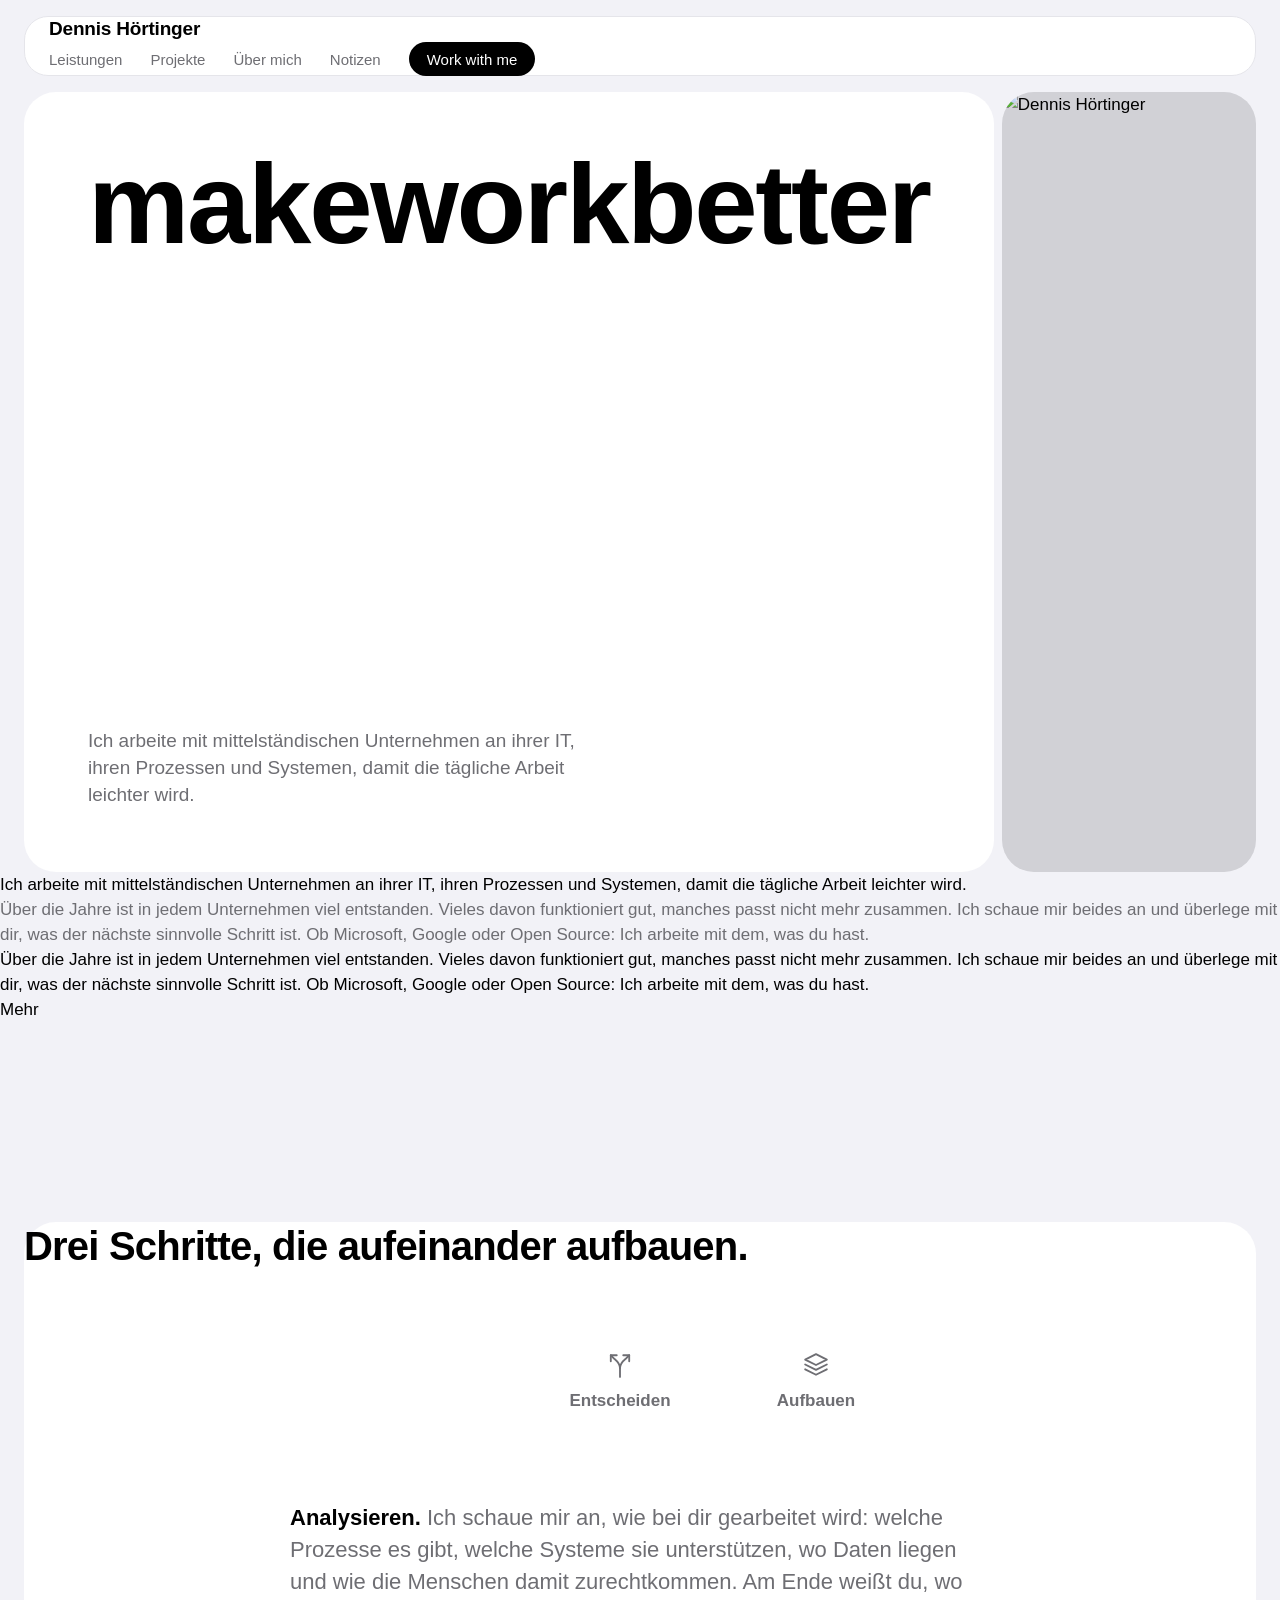
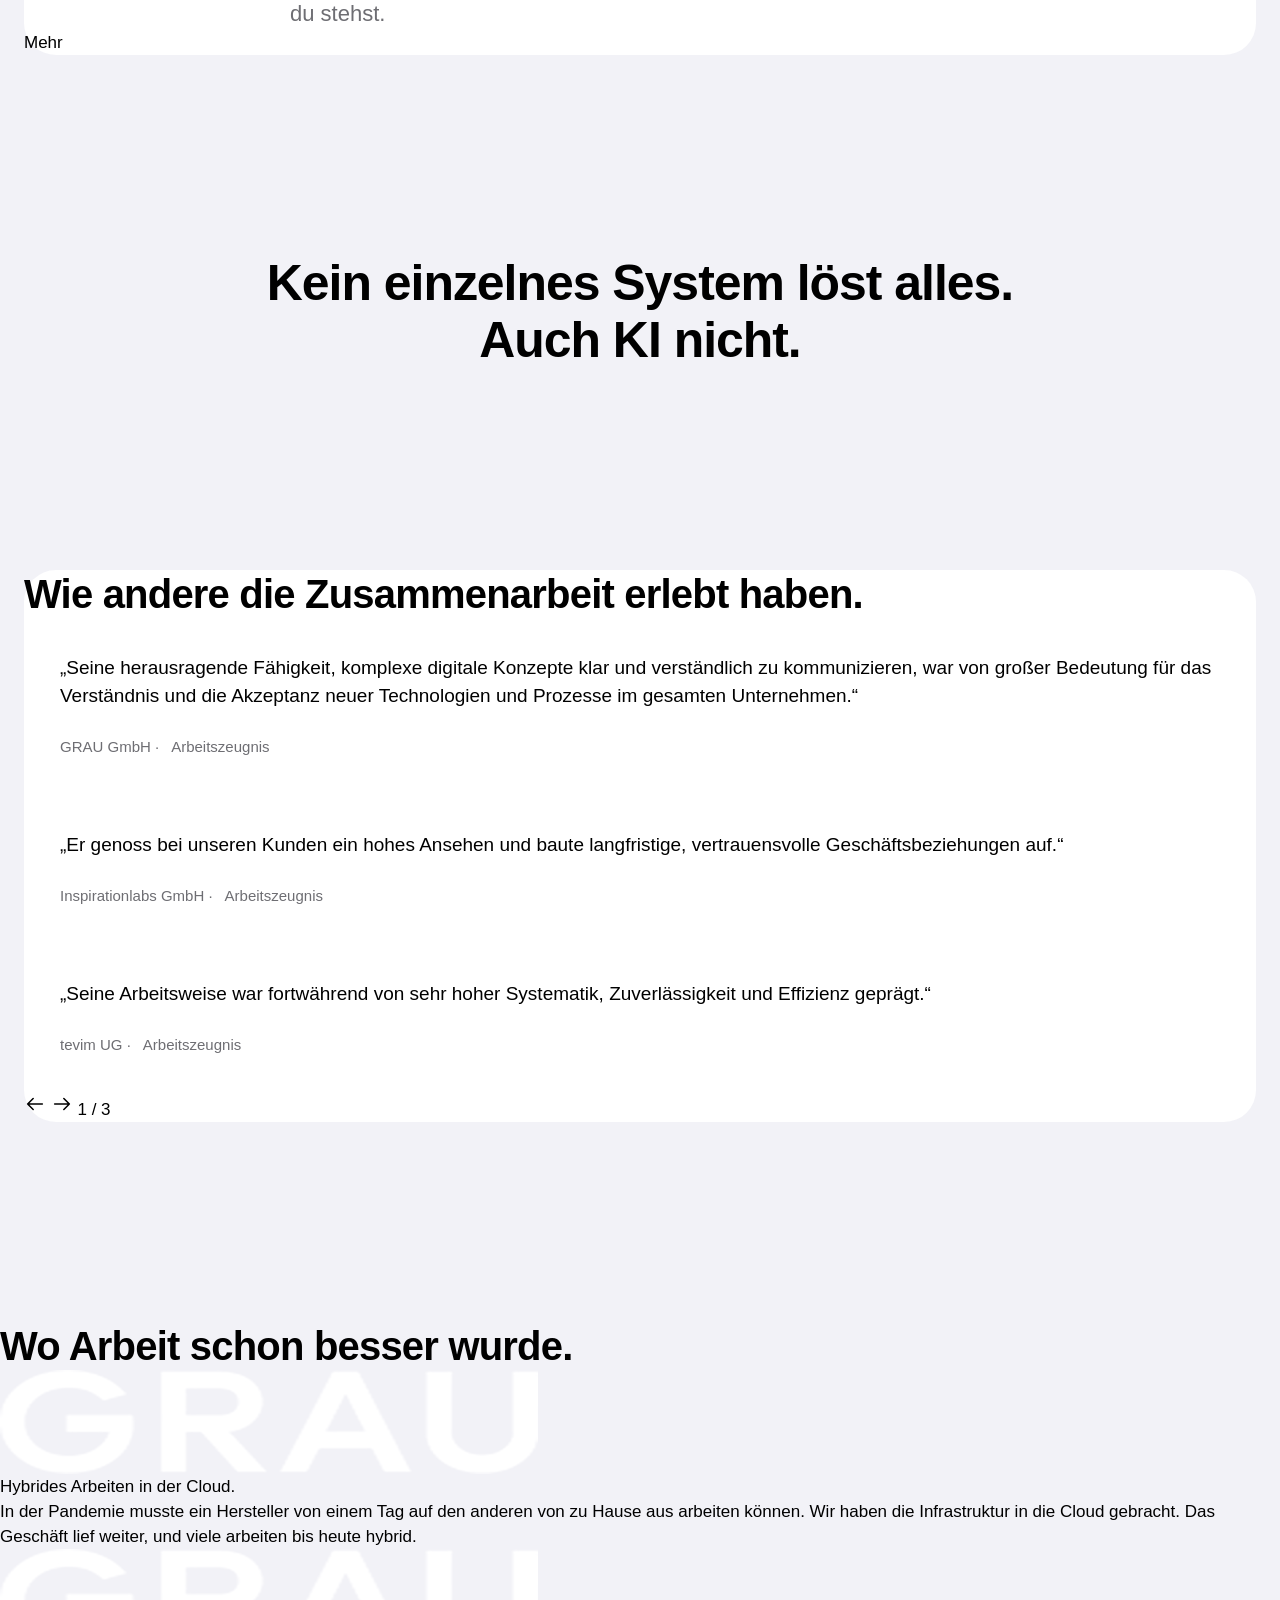
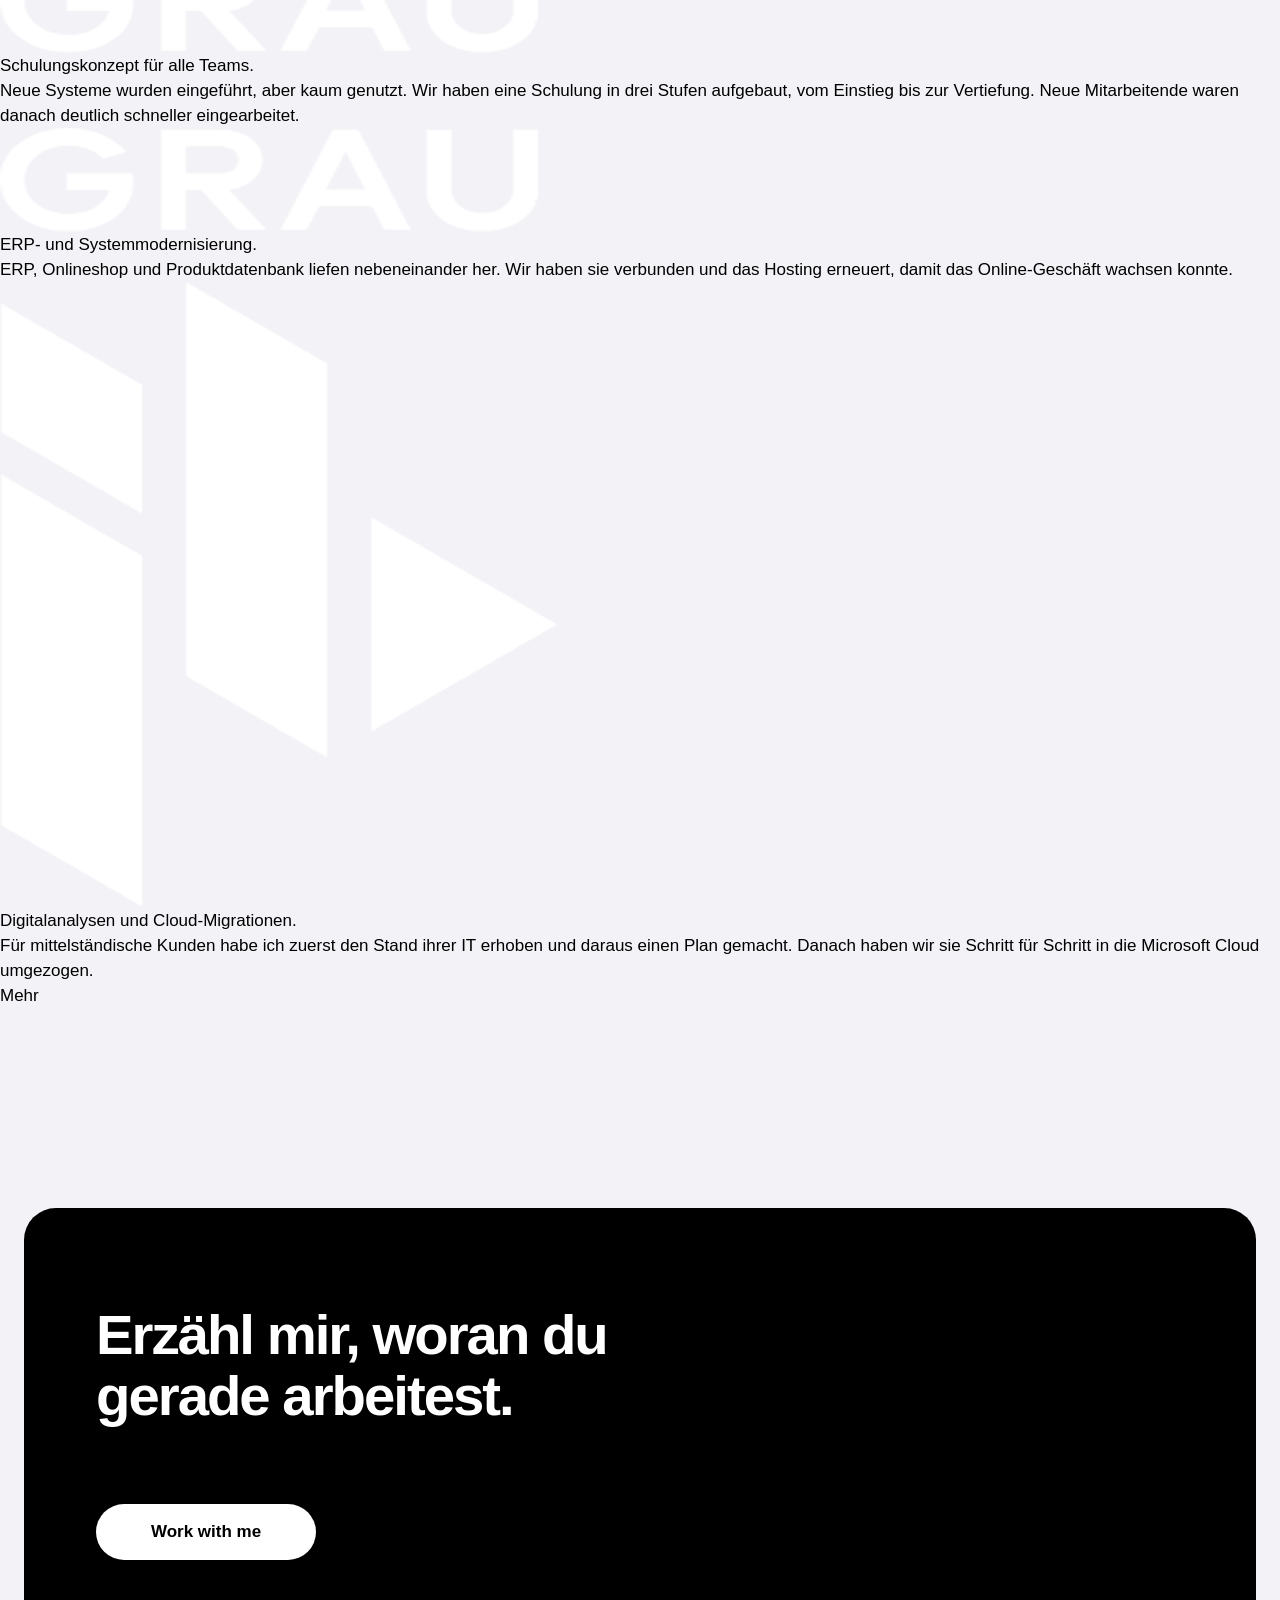
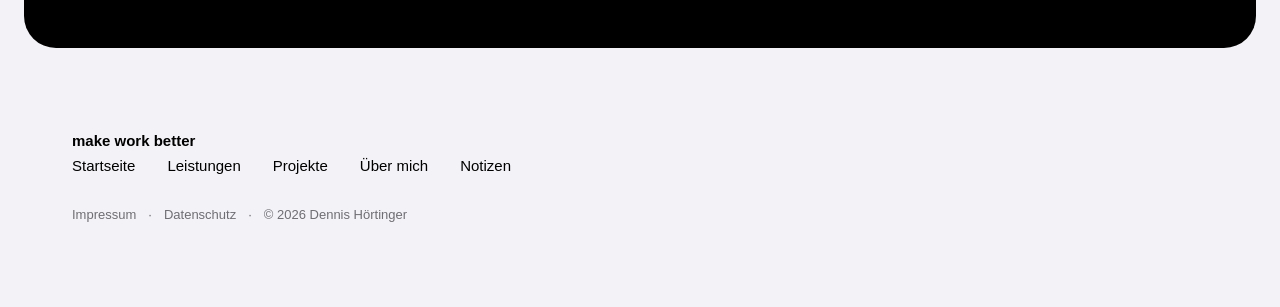
==== commit 3deb0cef: "Cache-Busting: CSS/JS mit Versionsparameter v=13 Co-Authored-By: Claude Opus 5.5 <noreply@anthropic." ====
--- a/index.html
+++ b/index.html
@@ -7,37 +7,40 @@
   <meta name="description" content="IT Consultant in Berlin. Ich arbeite mit mittelständischen Unternehmen an ihrer IT, ihren Prozessen und Systemen, damit die tägliche Arbeit leichter wird.">
   <!-- Bis zum Livegang (frühestens 01.12.2026) nicht in Suchmaschinen aufnehmen. Zum Livegang diese Zeile löschen. -->
   <meta name="robots" content="noindex, nofollow">
-  <meta name="theme-color" content="#F2F2F7" media="(prefers-color-scheme: light)">
-  <meta name="theme-color" content="#000000" media="(prefers-color-scheme: dark)">
+  <meta name="theme-color" content="#EFF2F5" media="(prefers-color-scheme: light)">
+  <meta name="theme-color" content="#0F1214" media="(prefers-color-scheme: dark)">
   <meta property="og:type" content="website">
   <meta property="og:locale" content="de_DE">
   <meta property="og:title" content="Dennis Hörtinger · IT Consultant in Berlin">
   <meta property="og:description" content="IT Consultant in Berlin. Ich arbeite mit mittelständischen Unternehmen an ihrer IT, ihren Prozessen und Systemen, damit die tägliche Arbeit leichter wird.">
   <link rel="icon" href="favicon.svg" type="image/svg+xml">
-  <link rel="preload" href="assets/fonts/Inter-Variable-Latin.woff2" as="font" type="font/woff2" crossorigin>
-  <link rel="stylesheet" href="assets/css/style.css">
+  <link rel="preload" href="assets/fonts/Geist-Regular.woff2" as="font" type="font/woff2" crossorigin>
+  <link rel="preload" href="assets/fonts/SpaceGrotesk-Bold-Latin.woff2" as="font" type="font/woff2" crossorigin>
+  <link rel="stylesheet" href="assets/css/style.css?v=13">
   <script>document.documentElement.classList.add('js')</script>
-  <script src="assets/js/main.js" defer></script>
+  <script src="assets/js/main.js?v=13" defer></script>
 </head>
 <body>
   <a href="#inhalt" class="skip-link">Zum Inhalt</a>
 
   <header class="nav">
-    <a href="./" class="nav-name">Dennis Hörtinger</a>
-    <nav class="nav-links" aria-label="Hauptnavigation">
-      <a href="leistungen/" class="nav-link">Leistungen</a>
-      <a href="projekte/" class="nav-link">Projekte</a>
-      <a href="ueber-mich/" class="nav-link">Über mich</a>
-      <a href="notizen/" class="nav-link">Notizen</a>
-      <a href="mailto:hallo@example.com" class="btn btn-primary nav-cta">Work with me</a>
-    </nav>
-    <button type="button" class="nav-burger" aria-label="Menü öffnen" aria-expanded="false" aria-controls="menu"><svg width="22" height="10" viewBox="0 0 22 10" fill="none" stroke="currentColor" stroke-width="1.8" stroke-linecap="round" aria-hidden="true"><path d="M1 1.5 H21 M1 8.5 H21"/></svg></button>
+    <div class="nav-bar">
+      <a href="./" class="nav-name">Dennis Hörtinger</a>
+      <nav class="nav-links" aria-label="Hauptnavigation">
+        <a href="leistungen/" class="nav-link">Leistungen</a>
+        <a href="projekte/" class="nav-link">Projekte</a>
+        <a href="ueber-mich/" class="nav-link">Über mich</a>
+        <a href="notizen/" class="nav-link">Notizen</a>
+        <a href="mailto:info@hoertinger.de" class="btn btn-primary btn-cta nav-cta">Work with me</a>
+      </nav>
+      <button type="button" class="nav-burger" aria-label="Menü öffnen" aria-expanded="false" aria-controls="menu">Menü <svg width="18" height="8" viewBox="0 0 18 8" fill="none" stroke="currentColor" stroke-width="2" stroke-linecap="round" aria-hidden="true"><path d="M1 1 H17 M1 7 H17"/></svg></button>
+    </div>
   </header>
 
   <div id="menu" class="menu" role="dialog" aria-modal="true" aria-label="Menü" aria-hidden="true" inert>
     <div class="menu-top">
       <a href="./" class="nav-name">Dennis Hörtinger</a>
-      <button type="button" class="menu-close" aria-label="Menü schließen"><svg width="18" height="18" viewBox="-9 -9 18 18" fill="none" stroke="currentColor" stroke-width="1.8" stroke-linecap="round" stroke-linejoin="round" aria-hidden="true"><path d="M-8 -8 L8 8 M-8 8 L8 -8"/></svg></button>
+      <button type="button" class="menu-close" aria-label="Menü schließen">Schließen <svg width="14" height="14" viewBox="-7 -7 14 14" fill="none" stroke="currentColor" stroke-width="2" stroke-linecap="round" aria-hidden="true"><path d="M-5.5 -5.5 L5.5 5.5 M-5.5 5.5 L5.5 -5.5"/></svg></button>
     </div>
     <nav class="menu-pages" aria-label="Seiten">
       <a href="leistungen/" data-stagger style="--i:0">Leistungen</a>
@@ -45,123 +48,118 @@
       <a href="ueber-mich/" data-stagger style="--i:2">Über mich</a>
       <a href="notizen/" data-stagger style="--i:3">Notizen</a>
     </nav>
-    <a href="mailto:hallo@example.com" class="btn btn-primary menu-cta" data-stagger style="--i:4">Work with me</a>
+    <a href="mailto:info@hoertinger.de" class="btn btn-primary btn-cta menu-cta" data-stagger style="--i:4">Work with me</a>
     <div class="menu-proj">
-      <p class="menu-proj-label" data-stagger style="--i:5">Projekte</p>
-      <a href="projekte/#hybrides-arbeiten" data-stagger style="--i:6"><div class="tile "><img src="assets/logos/logo_grau_weiss.png" width="400" height="104" alt="" class="logo-grau" loading="lazy"></div><span class="menu-proj-title">Hybrides Arbeiten in der Cloud.</span><svg width="18" height="18" viewBox="-9 -9 18 18" fill="none" stroke="currentColor" stroke-width="1.8" stroke-linecap="round" stroke-linejoin="round" aria-hidden="true"><path d="M-7 0 H7 M1 -6 L7 0 L1 6"/></svg></a>
-      <a href="projekte/#schulungskonzept" data-stagger style="--i:7"><div class="tile "><img src="assets/logos/logo_grau_weiss.png" width="400" height="104" alt="" class="logo-grau" loading="lazy"></div><span class="menu-proj-title">Schulungskonzept für alle Teams.</span><svg width="18" height="18" viewBox="-9 -9 18 18" fill="none" stroke="currentColor" stroke-width="1.8" stroke-linecap="round" stroke-linejoin="round" aria-hidden="true"><path d="M-7 0 H7 M1 -6 L7 0 L1 6"/></svg></a>
-      <a href="projekte/#digitalanalysen" data-stagger style="--i:8"><div class="tile "><img src="assets/logos/logo_inspirationlabs_weiss.png" width="558" height="626" alt="" class="logo-inspirationlabs" loading="lazy"></div><span class="menu-proj-title">Digitalanalysen und Cloud-Migrationen.</span><svg width="18" height="18" viewBox="-9 -9 18 18" fill="none" stroke="currentColor" stroke-width="1.8" stroke-linecap="round" stroke-linejoin="round" aria-hidden="true"><path d="M-7 0 H7 M1 -6 L7 0 L1 6"/></svg></a>
+      <p class="menu-proj-label mono" data-stagger style="--i:6">Projekte</p>
+      <a href="projekte/#hybrides-arbeiten" data-stagger style="--i:7"><div class="tile"><img src="assets/logos/logo_grau_weiss.png" width="400" height="104" alt="" class="logo-grau" loading="lazy"></div><span class="menu-proj-title">Hybrides Arbeiten in der Cloud.</span><svg width="18" height="18" viewBox="-9 -9 18 18" fill="none" stroke="currentColor" stroke-width="1.7" stroke-linecap="round" stroke-linejoin="round" aria-hidden="true"><path d="M-7 0 H7 M1 -6 L7 0 L1 6"/></svg></a>
+      <a href="projekte/#schulungskonzept" data-stagger style="--i:8"><div class="tile"><img src="assets/logos/logo_grau_weiss.png" width="400" height="104" alt="" class="logo-grau" loading="lazy"></div><span class="menu-proj-title">Schulungskonzept für alle Teams.</span><svg width="18" height="18" viewBox="-9 -9 18 18" fill="none" stroke="currentColor" stroke-width="1.7" stroke-linecap="round" stroke-linejoin="round" aria-hidden="true"><path d="M-7 0 H7 M1 -6 L7 0 L1 6"/></svg></a>
+      <a href="projekte/#digitalanalysen" data-stagger style="--i:9"><div class="tile"><img src="assets/logos/logo_inspirationlabs_weiss.png" width="558" height="626" alt="" class="logo-inspirationlabs" loading="lazy"></div><span class="menu-proj-title">Digitalanalysen und Cloud-Migrationen.</span><svg width="18" height="18" viewBox="-9 -9 18 18" fill="none" stroke="currentColor" stroke-width="1.7" stroke-linecap="round" stroke-linejoin="round" aria-hidden="true"><path d="M-7 0 H7 M1 -6 L7 0 L1 6"/></svg></a>
     </div>
-    <p class="menu-legal"><a href="impressum/">Impressum</a><a href="impressum/#datenschutz">Datenschutz</a></p>
+    <p class="menu-legal mono"><a href="impressum/">Impressum</a><a href="impressum/#datenschutz">Datenschutz</a></p>
   </div>
 
   <main id="inhalt">
     <div class="page">
       <div class="shell only-m">
-        <section class="hero-m" aria-labelledby="claim-m">
-          <div class="photo"><span class="photo-ph-label" aria-hidden="true"></span></div>
-          <div class="hero-m-text">
-            <p class="hero-kicker">IT Consultant, Berlin</p>
-            <h1 id="claim-m"><span class="claim">make.<br>work.<br>better.</span></h1>
-            <div class="hero-m-btns">
-              <a href="ueber-mich/" class="btn btn-photo">Über mich</a>
-              <a href="mailto:hallo@example.com" class="btn btn-white">Work with me</a>
-            </div>
-          </div>
+        <section class="hero-m has-photo" aria-labelledby="claim-m">
+          <div class="photo"><img src="assets/fotos/dennis-hoertinger.jpg" width="965" height="1600" alt="Dennis Hörtinger"></div>
+          <h1 id="claim-m" class="claim" aria-label="make work better"><span>make</span><span class="claim-work">work</span><span class="claim-better"><span class="claim-typed">better</span><span class="cursor" aria-hidden="true"></span></span></h1>
         </section>
       </div>
 
       <div class="shell only-d">
         <section class="hero-d" aria-labelledby="claim-d">
           <div class="card hero-d-text">
-            <p class="hero-kicker">IT Consultant, Berlin</p>
-            <div class="claim-wrap"><h1 id="claim-d"><span class="claim grad-text">make.<br>work.<br>better.</span></h1></div>
+            <h1 id="claim-d" class="claim" aria-label="make work better"><span>make</span><span class="claim-work">work</span><span class="claim-better"><span class="claim-typed">better</span><span class="cursor" aria-hidden="true"></span></span></h1>
             <p class="hero-d-lead">Ich arbeite mit mittelständischen Unternehmen an ihrer IT, ihren Prozessen und Systemen, damit die tägliche Arbeit leichter wird.</p>
           </div>
-          <div class="photo"><span class="photo-ph-label" aria-hidden="true">Foto folgt</span></div>
+          <div class="photo"><img src="assets/fotos/dennis-hoertinger.jpg" width="965" height="1600" alt="Dennis Hörtinger"></div>
         </section>
       </div>
 
-      <section class="sec col" aria-label="Einleitung">
-        <div class="intro-m only-m" data-reveal>
-          <h2>Ich arbeite mit mittelständischen Unternehmen an ihrer IT, ihren Prozessen und Systemen, damit die tägliche Arbeit leichter wird.</h2>
-          <p class="body">Über die Jahre ist in jedem Unternehmen viel entstanden. Vieles davon funktioniert gut, manches passt nicht mehr zusammen. Ich schaue mir beides an und überlege mit dir, was der nächste sinnvolle Schritt ist.</p>
-          <p class="body">Ob Microsoft, Google oder Open Source: Ich arbeite mit dem, was du hast.</p>
-        </div>
-        <div class="intro-d only-d" data-reveal>
-          <p class="big">Über die Jahre ist in jedem Unternehmen viel entstanden. Vieles davon funktioniert gut, manches passt nicht mehr zusammen. Ich schaue mir beides an und überlege mit dir, was der nächste sinnvolle Schritt ist.</p>
-          <p class="small">Ob Microsoft, Google oder Open Source: Ich arbeite mit dem, was du hast.</p>
-        </div>
+      <section class="shell-text intro" aria-label="Einleitung" data-reveal>
+        <p class="intro-lead">Ich arbeite mit mittelständischen Unternehmen an ihrer IT, ihren Prozessen und Systemen, damit die tägliche Arbeit leichter wird.</p>
+        <p class="body">Über die Jahre ist in jedem Unternehmen viel entstanden. Vieles davon funktioniert gut, manches passt nicht mehr zusammen. Ich schaue mir beides an und überlege mit dir, was der nächste sinnvolle Schritt ist. Ob Microsoft, Google oder Open Source: Ich arbeite mit dem, was du hast.</p>
+        <p class="intro-big">Über die Jahre ist in jedem Unternehmen viel entstanden. Vieles davon funktioniert gut, manches passt nicht mehr zusammen. Ich schaue mir beides an und überlege mit dir, was der nächste sinnvolle Schritt ist. Ob Microsoft, Google oder Open Source: Ich arbeite mit dem, was du hast.</p>
+        <p><a href="ueber-mich/" class="more-link" aria-label="Mehr über mich">Mehr</a></p>
       </section>
 
-      <section class="sec col" aria-labelledby="steps-head">
-        <div class="switch-wrap" data-reveal>
-          <h2 id="steps-head" class="h-sec">Drei Schritte, die aufeinander aufbauen.</h2>
-          <div class="switch" role="tablist" aria-label="Drei Schritte">
-            <span class="switch-indicator" aria-hidden="true"></span>
-            <button type="button" role="tab" id="step-tab-0" aria-selected="true" aria-controls="step-panel-0" tabindex="0" class="switch-tab"><svg width="26" height="26" viewBox="-12 -12 24 24" fill="none" stroke="currentColor" stroke-width="1.7" stroke-linecap="round" stroke-linejoin="round" aria-hidden="true"><circle cx="-2.2" cy="-2.2" r="7.6"/><path d="M3.3 3.3 L10 10" stroke-width="2.3"/></svg>Analysieren</button>
-            <button type="button" role="tab" id="step-tab-1" aria-selected="false" aria-controls="step-panel-1" tabindex="-1" class="switch-tab"><svg width="26" height="26" viewBox="-12 -12 24 24" fill="none" stroke="currentColor" stroke-width="1.7" stroke-linecap="round" stroke-linejoin="round" aria-hidden="true"><path d="M0 11 L0 3 C0 -1 -2 -3 -5 -5.5 L-8.5 -9"/><path d="M0 3 C0 -1 2 -3 5 -5.5 L8.5 -9"/><path d="M-8.5 -3.5 L-8.5 -9 L-3 -9"/><path d="M8.5 -3.5 L8.5 -9 L3 -9"/></svg>Entscheiden</button>
-            <button type="button" role="tab" id="step-tab-2" aria-selected="false" aria-controls="step-panel-2" tabindex="-1" class="switch-tab"><svg width="26" height="26" viewBox="-12 -12 24 24" fill="none" stroke="currentColor" stroke-width="1.7" stroke-linecap="round" stroke-linejoin="round" aria-hidden="true"><path d="M0 -10 L10 -5 L0 0 L-10 -5 Z"/><path d="M-10 -0.5 L0 4.5 L10 -0.5"/><path d="M-10 4 L0 9 L10 4"/></svg>Aufbauen</button>
-            <button type="button" class="switch-next" aria-label="Nächster Schritt"><svg width="18" height="18" viewBox="-9 -9 18 18" fill="none" stroke="currentColor" stroke-width="2.5" stroke-linecap="round" stroke-linejoin="round" aria-hidden="true"><path d="M-3 -7 L4 0 L-3 7"/></svg></button>
-          </div>
-          <div class="switch-panel">
-            <p id="step-panel-0" role="tabpanel" aria-labelledby="step-tab-0" class="step rich is-active"><b>Analysieren.</b> Ich schaue mir an, wie bei dir gearbeitet wird: welche Prozesse es gibt, welche Systeme sie unterstützen, wo Daten liegen und wie die Menschen damit zurechtkommen. Am Ende weißt du, wo du stehst.</p>
-            <p id="step-panel-1" role="tabpanel" aria-labelledby="step-tab-1" class="step rich"><b>Entscheiden.</b> Wir legen gemeinsam fest, was zuerst kommt und was warten kann. Dazu gehört auch die Frage, wo KI dir tatsächlich Arbeit abnimmt und wo nicht.</p>
-            <p id="step-panel-2" role="tabpanel" aria-labelledby="step-tab-2" class="step rich"><b>Aufbauen.</b> Ich begleite die Umsetzung, bis die neuen Abläufe im Alltag funktionieren. Dein Team kann die Systeme danach selbst betreiben und weiterentwickeln. Du bist nicht von mir abhängig.</p>
-          </div>
-          <p class="small switch-hint">Das funktioniert für eine Abteilung genauso wie für das ganze Unternehmen.</p>
-        </div>
-      </section>
-
-      <section class="sec col" aria-label="Haltung">
-        <p class="haltung" data-reveal><span class="grad-text">Kein einzelnes System löst alles.<br>Auch KI nicht.</span></p>
-      </section>
-
-      <section class="sec" aria-labelledby="quotes-head">
-        <div class="col"><h2 id="quotes-head" class="h-sec center-d" data-reveal>Wie andere die Zusammenarbeit erlebt haben.</h2></div>
-        <div class="col">
-          <div class="quotes">
-            <figure class="card quote card-hover" data-reveal style="--delay:0ms"><blockquote>„Seine herausragende Fähigkeit, komplexe digitale Konzepte klar und verständlich zu kommunizieren, war von großer Bedeutung für das Verständnis und die Akzeptanz neuer Technologien und Prozesse im gesamten Unternehmen.“</blockquote><figcaption><span class="quote-logo"><picture><source srcset="assets/logos/logo_grau_weiss.png" media="(prefers-color-scheme: dark)"><img src="assets/logos/logo_grau_schwarz.png" width="54" height="14" alt="" loading="lazy"></picture></span>GRAU GmbH</figcaption></figure>
-            <figure class="card quote card-hover" data-reveal style="--delay:80ms"><blockquote>„Er genoss bei unseren Kunden ein hohes Ansehen und baute langfristige, vertrauensvolle Geschäftsbeziehungen auf.“</blockquote><figcaption><span class="quote-logo"><picture><source srcset="assets/logos/logo_inspirationlabs_weiss.png" media="(prefers-color-scheme: dark)"><img src="assets/logos/logo_inspirationlabs_schwarz.png" width="29" height="32" alt="" loading="lazy"></picture></span>Inspirationlabs GmbH</figcaption></figure>
-            <figure class="card quote card-hover" data-reveal style="--delay:160ms"><blockquote>„Seine Arbeitsweise war fortwährend von sehr hoher Systematik, Zuverlässigkeit und Effizienz geprägt.“</blockquote><figcaption><span class="quote-logo"><picture><source srcset="assets/logos/logo_tevim_weiss.png" media="(prefers-color-scheme: dark)"><img src="assets/logos/logo_tevim_schwarz.png" width="63" height="19" alt="" loading="lazy"></picture></span>tevim UG</figcaption></figure>
+      <section class="sec shell" aria-labelledby="steps-head">
+        <div class="card steps-card">
+          <div class="steps-inner">
+            <h2 id="steps-head" class="h-sec" data-type>Drei Schritte, die aufeinander aufbauen.</h2>
+            <div class="switch" role="tablist" aria-label="Drei Schritte">
+              <button type="button" role="tab" id="step-tab-0" aria-selected="true" aria-controls="step-panel-0" tabindex="0" class="switch-tab"><svg width="26" height="26" viewBox="-12 -12 24 24" fill="none" stroke="currentColor" stroke-width="1.7" stroke-linecap="round" stroke-linejoin="round" aria-hidden="true"><circle cx="-2.2" cy="-2.2" r="7.6"/><path d="M3.3 3.3 L10 10" stroke-width="2.3"/></svg>Analysieren</button>
+              <button type="button" role="tab" id="step-tab-1" aria-selected="false" aria-controls="step-panel-1" tabindex="-1" class="switch-tab"><svg width="26" height="26" viewBox="-12 -12 24 24" fill="none" stroke="currentColor" stroke-width="1.7" stroke-linecap="round" stroke-linejoin="round" aria-hidden="true"><path d="M0 11 L0 3 C0 -1 -2 -3 -5 -5.5 L-8.5 -9"/><path d="M0 3 C0 -1 2 -3 5 -5.5 L8.5 -9"/><path d="M-8.5 -3.5 L-8.5 -9 L-3 -9"/><path d="M8.5 -3.5 L8.5 -9 L3 -9"/></svg>Entscheiden</button>
+              <button type="button" role="tab" id="step-tab-2" aria-selected="false" aria-controls="step-panel-2" tabindex="-1" class="switch-tab"><svg width="26" height="26" viewBox="-12 -12 24 24" fill="none" stroke="currentColor" stroke-width="1.7" stroke-linecap="round" stroke-linejoin="round" aria-hidden="true"><path d="M0 -10 L10 -5 L0 0 L-10 -5 Z"/><path d="M-10 -0.5 L0 4.5 L10 -0.5"/><path d="M-10 4 L0 9 L10 4"/></svg>Aufbauen</button>
+            </div>
+            <div class="switch-panel">
+              <p id="step-panel-0" role="tabpanel" aria-labelledby="step-tab-0" class="step rich is-active"><b>Analysieren.</b> Ich schaue mir an, wie bei dir gearbeitet wird: welche Prozesse es gibt, welche Systeme sie unterstützen, wo Daten liegen und wie die Menschen damit zurechtkommen. Am Ende weißt du, wo du stehst.</p>
+              <p id="step-panel-1" role="tabpanel" aria-labelledby="step-tab-1" class="step rich"><b>Entscheiden.</b> Wir legen gemeinsam fest, was zuerst kommt und was warten kann. Dazu gehört auch die Frage, wo KI dir tatsächlich Arbeit abnimmt und wo nicht.</p>
+              <p id="step-panel-2" role="tabpanel" aria-labelledby="step-tab-2" class="step rich"><b>Aufbauen.</b> Ich begleite die Umsetzung, bis die neuen Abläufe im Alltag funktionieren. Dein Team kann die Systeme danach selbst betreiben und weiterentwickeln. Du bist nicht von mir abhängig.</p>
+            </div>
+            <p><a href="leistungen/" class="more-link" aria-label="Mehr Leistungen">Mehr</a></p>
           </div>
         </div>
       </section>
 
-      <section class="sec" aria-labelledby="proj-head">
-        <div class="col"><h2 id="proj-head" class="h-sec center-d" data-reveal>Wo Arbeit schon besser wurde.</h2></div>
-        <div class="carousel" role="region" aria-roledescription="Karussell" aria-label="Projekte" data-reveal>
-          <div class="carousel-track">
-            <a href="projekte/#hybrides-arbeiten" class="carousel-item"><div class="tile card-hover"><img src="assets/logos/logo_grau_weiss.png" width="400" height="104" alt="GRAU GmbH" class="logo-grau" loading="lazy"></div><p class="rich"><b>Hybrides Arbeiten in der Cloud.</b> In der Pandemie musste ein Hersteller von einem Tag auf den anderen von zu Hause aus arbeiten können. Wir haben die Infrastruktur in die Cloud gebracht. Das Geschäft lief weiter, und viele arbeiten bis heute hybrid.</p></a>
-            <a href="projekte/#schulungskonzept" class="carousel-item"><div class="tile card-hover"><img src="assets/logos/logo_grau_weiss.png" width="400" height="104" alt="GRAU GmbH" class="logo-grau" loading="lazy"></div><p class="rich"><b>Schulungskonzept für alle Teams.</b> Neue Systeme wurden eingeführt, aber kaum genutzt. Wir haben eine Schulung in drei Stufen aufgebaut, vom Einstieg bis zur Vertiefung. Neue Mitarbeitende waren danach deutlich schneller eingearbeitet.</p></a>
-            <a href="projekte/#erp-modernisierung" class="carousel-item"><div class="tile card-hover"><img src="assets/logos/logo_grau_weiss.png" width="400" height="104" alt="GRAU GmbH" class="logo-grau" loading="lazy"></div><p class="rich"><b>ERP- und Systemmodernisierung.</b> ERP, Onlineshop und Produktdatenbank liefen nebeneinander her. Wir haben sie verbunden und das Hosting erneuert, damit das Online-Geschäft wachsen konnte.</p></a>
-            <a href="projekte/#digitalanalysen" class="carousel-item"><div class="tile card-hover"><img src="assets/logos/logo_inspirationlabs_weiss.png" width="558" height="626" alt="Inspirationlabs" class="logo-inspirationlabs" loading="lazy"></div><p class="rich"><b>Digitalanalysen und Cloud-Migrationen.</b> Für mittelständische Kunden habe ich zuerst den Stand ihrer IT erhoben und daraus einen Plan gemacht. Danach haben wir sie Schritt für Schritt in die Microsoft Cloud umgezogen.</p></a>
+      <section class="sec shell-text" aria-label="Haltung">
+        <p class="haltung" data-reveal>Kein einzelnes System löst alles.<br>Auch KI nicht.</p>
+      </section>
+
+      <section class="sec shell" aria-labelledby="quotes-head">
+        <div class="card quotes-card" data-quotes>
+          <h2 id="quotes-head" class="h-sec" data-type>Wie andere die Zusammenarbeit erlebt haben.</h2>
+          <div class="quote-stage" aria-live="polite">
+            <figure class="quote is-active"><blockquote>„Seine herausragende Fähigkeit, komplexe digitale Konzepte klar und verständlich zu kommunizieren, war von großer Bedeutung für das Verständnis und die Akzeptanz neuer Technologien und Prozesse im gesamten Unternehmen.“</blockquote><figcaption class="mono">GRAU GmbH · <span class="caps">Arbeitszeugnis</span></figcaption></figure>
+            <figure class="quote"><blockquote>„Er genoss bei unseren Kunden ein hohes Ansehen und baute langfristige, vertrauensvolle Geschäftsbeziehungen auf.“</blockquote><figcaption class="mono">Inspirationlabs GmbH · <span class="caps">Arbeitszeugnis</span></figcaption></figure>
+            <figure class="quote"><blockquote>„Seine Arbeitsweise war fortwährend von sehr hoher Systematik, Zuverlässigkeit und Effizienz geprägt.“</blockquote><figcaption class="mono">tevim UG · <span class="caps">Arbeitszeugnis</span></figcaption></figure>
           </div>
-          <div class="carousel-arrows">
-            <button type="button" class="arrow" aria-label="Zurück" data-dir="-1" disabled><svg width="16" height="16" viewBox="-9 -9 18 18" fill="none" stroke="currentColor" stroke-width="2.5" stroke-linecap="round" stroke-linejoin="round" aria-hidden="true"><path d="M3 -7 L-4 0 L3 7"/></svg></button>
-            <button type="button" class="arrow" aria-label="Weiter" data-dir="1"><svg width="16" height="16" viewBox="-9 -9 18 18" fill="none" stroke="currentColor" stroke-width="2.5" stroke-linecap="round" stroke-linejoin="round" aria-hidden="true"><path d="M-3 -7 L4 0 L-3 7"/></svg></button>
+          <div class="quote-ctrl">
+            <button type="button" class="icon-btn" data-dir="-1" aria-label="Vorheriges Zitat"><svg width="22" height="22" viewBox="-12 -12 24 24" fill="none" stroke="currentColor" stroke-width="1.7" stroke-linecap="round" stroke-linejoin="round" aria-hidden="true"><path d="M8 0 H-8 M-2 -6 L-8 0 L-2 6"/></svg></button>
+            <button type="button" class="icon-btn" data-dir="1" aria-label="Nächstes Zitat"><svg width="22" height="22" viewBox="-12 -12 24 24" fill="none" stroke="currentColor" stroke-width="1.7" stroke-linecap="round" stroke-linejoin="round" aria-hidden="true"><path d="M-8 0 H8 M2 -6 L8 0 L2 6"/></svg></button>
+            <span class="quote-count mono">1 / 3</span>
           </div>
         </div>
       </section>
+
+      <section class="sec shell-text proj-head" aria-labelledby="proj-head">
+        <h2 id="proj-head" class="h-sec" data-type>Wo Arbeit schon besser wurde.</h2>
+        <div class="proj-row">
+          <a href="projekte/#hybrides-arbeiten" class="proj">
+            <div class="proj-tile"><img src="assets/logos/logo_grau_weiss.png" width="400" height="104" alt="GRAU GmbH" class="logo-grau" loading="lazy"><span class="proj-title">Hybrides Arbeiten in der Cloud.</span></div>
+            <p class="proj-text">In der Pandemie musste ein Hersteller von einem Tag auf den anderen von zu Hause aus arbeiten können. Wir haben die Infrastruktur in die Cloud gebracht. Das Geschäft lief weiter, und viele arbeiten bis heute hybrid.</p>
+          </a>
+          <a href="projekte/#schulungskonzept" class="proj">
+            <div class="proj-tile"><img src="assets/logos/logo_grau_weiss.png" width="400" height="104" alt="GRAU GmbH" class="logo-grau" loading="lazy"><span class="proj-title">Schulungskonzept für alle Teams.</span></div>
+            <p class="proj-text">Neue Systeme wurden eingeführt, aber kaum genutzt. Wir haben eine Schulung in drei Stufen aufgebaut, vom Einstieg bis zur Vertiefung. Neue Mitarbeitende waren danach deutlich schneller eingearbeitet.</p>
+          </a>
+          <a href="projekte/#erp-modernisierung" class="proj">
+            <div class="proj-tile"><img src="assets/logos/logo_grau_weiss.png" width="400" height="104" alt="GRAU GmbH" class="logo-grau" loading="lazy"><span class="proj-title">ERP- und Systemmodernisierung.</span></div>
+            <p class="proj-text">ERP, Onlineshop und Produktdatenbank liefen nebeneinander her. Wir haben sie verbunden und das Hosting erneuert, damit das Online-Geschäft wachsen konnte.</p>
+          </a>
+          <a href="projekte/#digitalanalysen" class="proj">
+            <div class="proj-tile"><img src="assets/logos/logo_inspirationlabs_weiss.png" width="558" height="626" alt="Inspirationlabs" class="logo-inspirationlabs" loading="lazy"><span class="proj-title">Digitalanalysen und Cloud-Migrationen.</span></div>
+            <p class="proj-text">Für mittelständische Kunden habe ich zuerst den Stand ihrer IT erhoben und daraus einen Plan gemacht. Danach haben wir sie Schritt für Schritt in die Microsoft Cloud umgezogen.</p>
+          </a>
+        </div>
+        <p><a href="projekte/" class="more-link" aria-label="Mehr Projekte">Mehr</a></p>
+      </section>
     </div>
-    <div class="shell">
+    <div class="shell contact-wrap is-tight">
       <section class="contact" aria-label="Kontakt" data-reveal>
         <h2>Erzähl mir, woran du gerade arbeitest.</h2>
-        <a href="mailto:hallo@example.com" class="btn btn-inv">Work with me</a>
+        <a href="mailto:info@hoertinger.de" class="btn btn-inv btn-cta">Work with me</a>
       </section>
     </div>
   </main>
 
   <footer class="footer">
-    <p class="footer-claim">Make work better.</p>
-    <nav class="footer-nav" aria-label="Fußzeile">
-      <a href="./">Startseite</a>
-      <a href="leistungen/">Leistungen</a>
-      <a href="projekte/">Projekte</a>
-      <a href="ueber-mich/">Über mich</a>
-      <a href="notizen/">Notizen</a>
-    </nav>
-    <p class="footer-legal"><a href="impressum/">Impressum</a><a href="impressum/#datenschutz">Datenschutz</a><span>© 2026<span class="copy-long"> Dennis Hörtinger</span></span></p>
+    <div class="footer-top">
+      <p class="footer-claim">make work better<span class="cursor" aria-hidden="true"></span></p>
+      <nav class="footer-nav" aria-label="Fußzeile"><a href="./">Startseite</a><a href="leistungen/">Leistungen</a><a href="projekte/">Projekte</a><a href="ueber-mich/">Über mich</a><a href="notizen/">Notizen</a></nav>
+    </div>
+    <p class="footer-legal mono"><a href="impressum/">Impressum</a><a href="impressum/#datenschutz">Datenschutz</a><span>© 2026 Dennis Hörtinger</span></p>
   </footer>
 </body>
 </html>
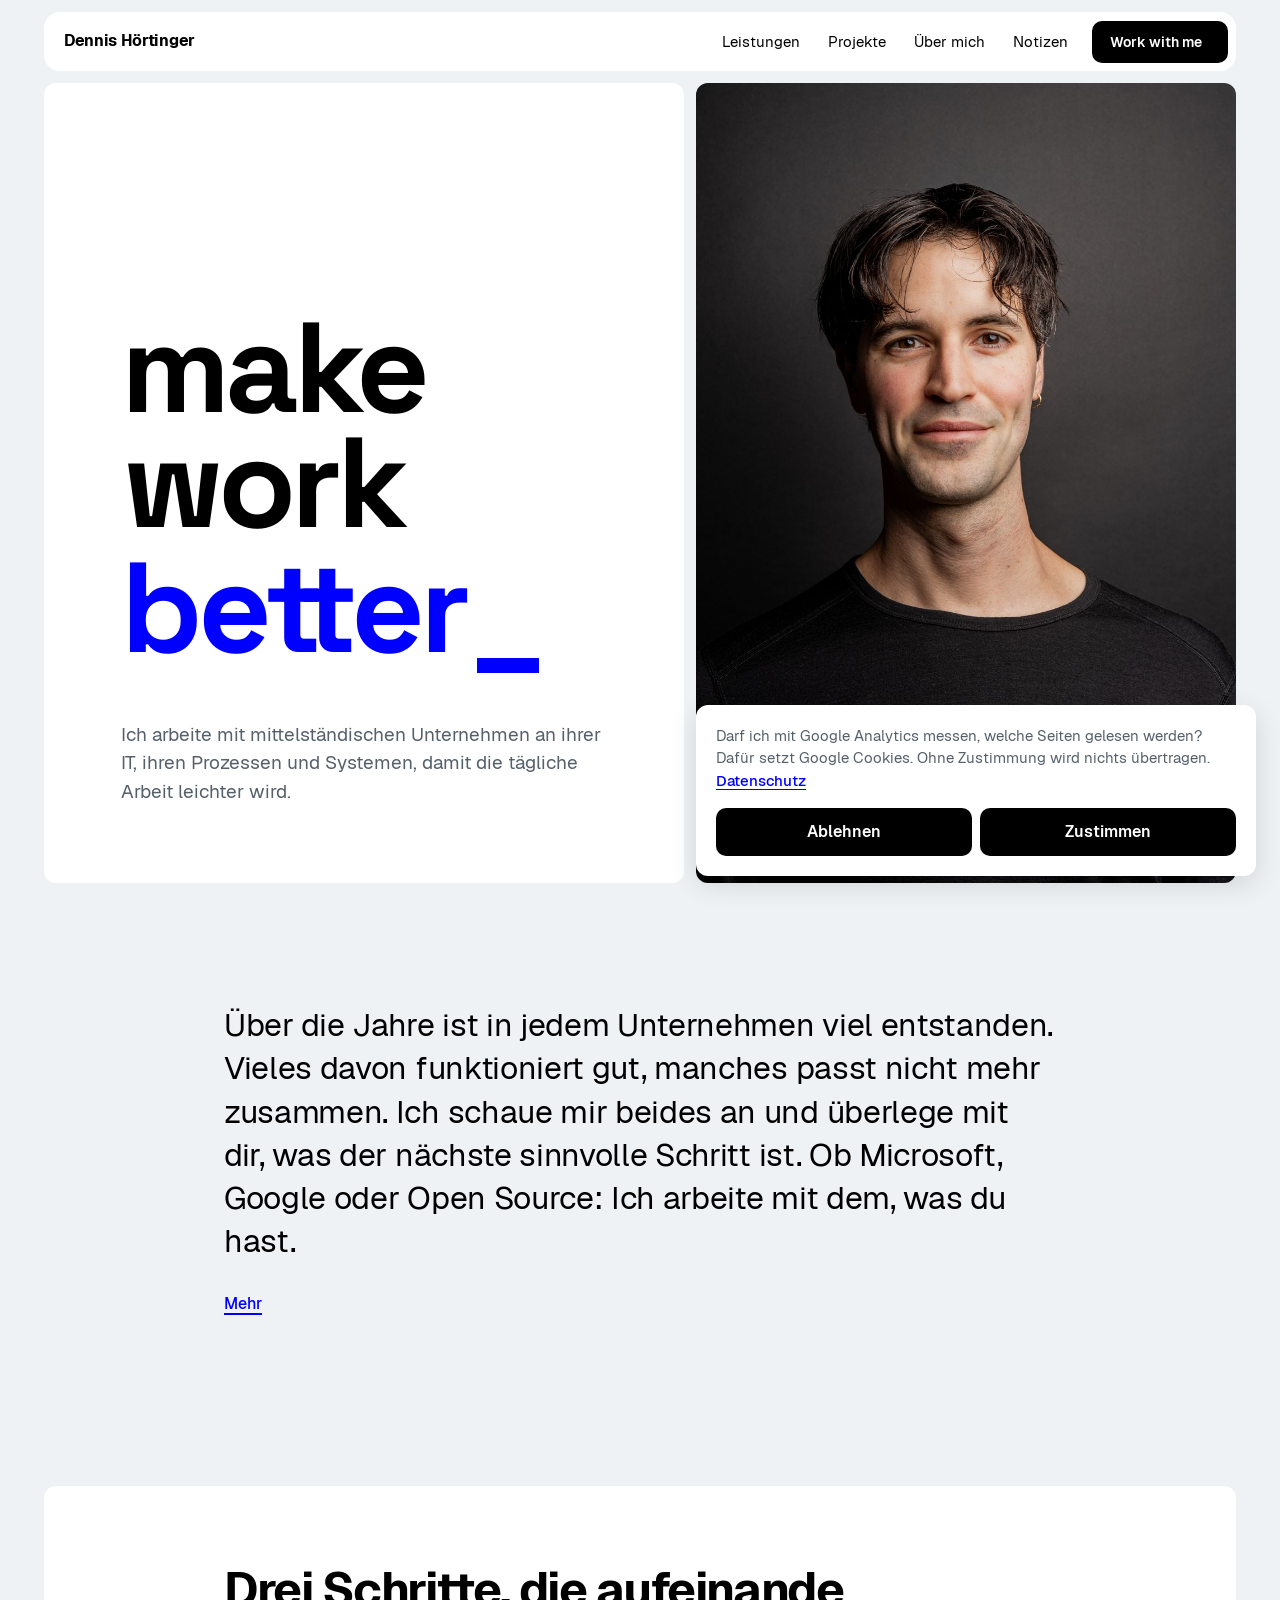
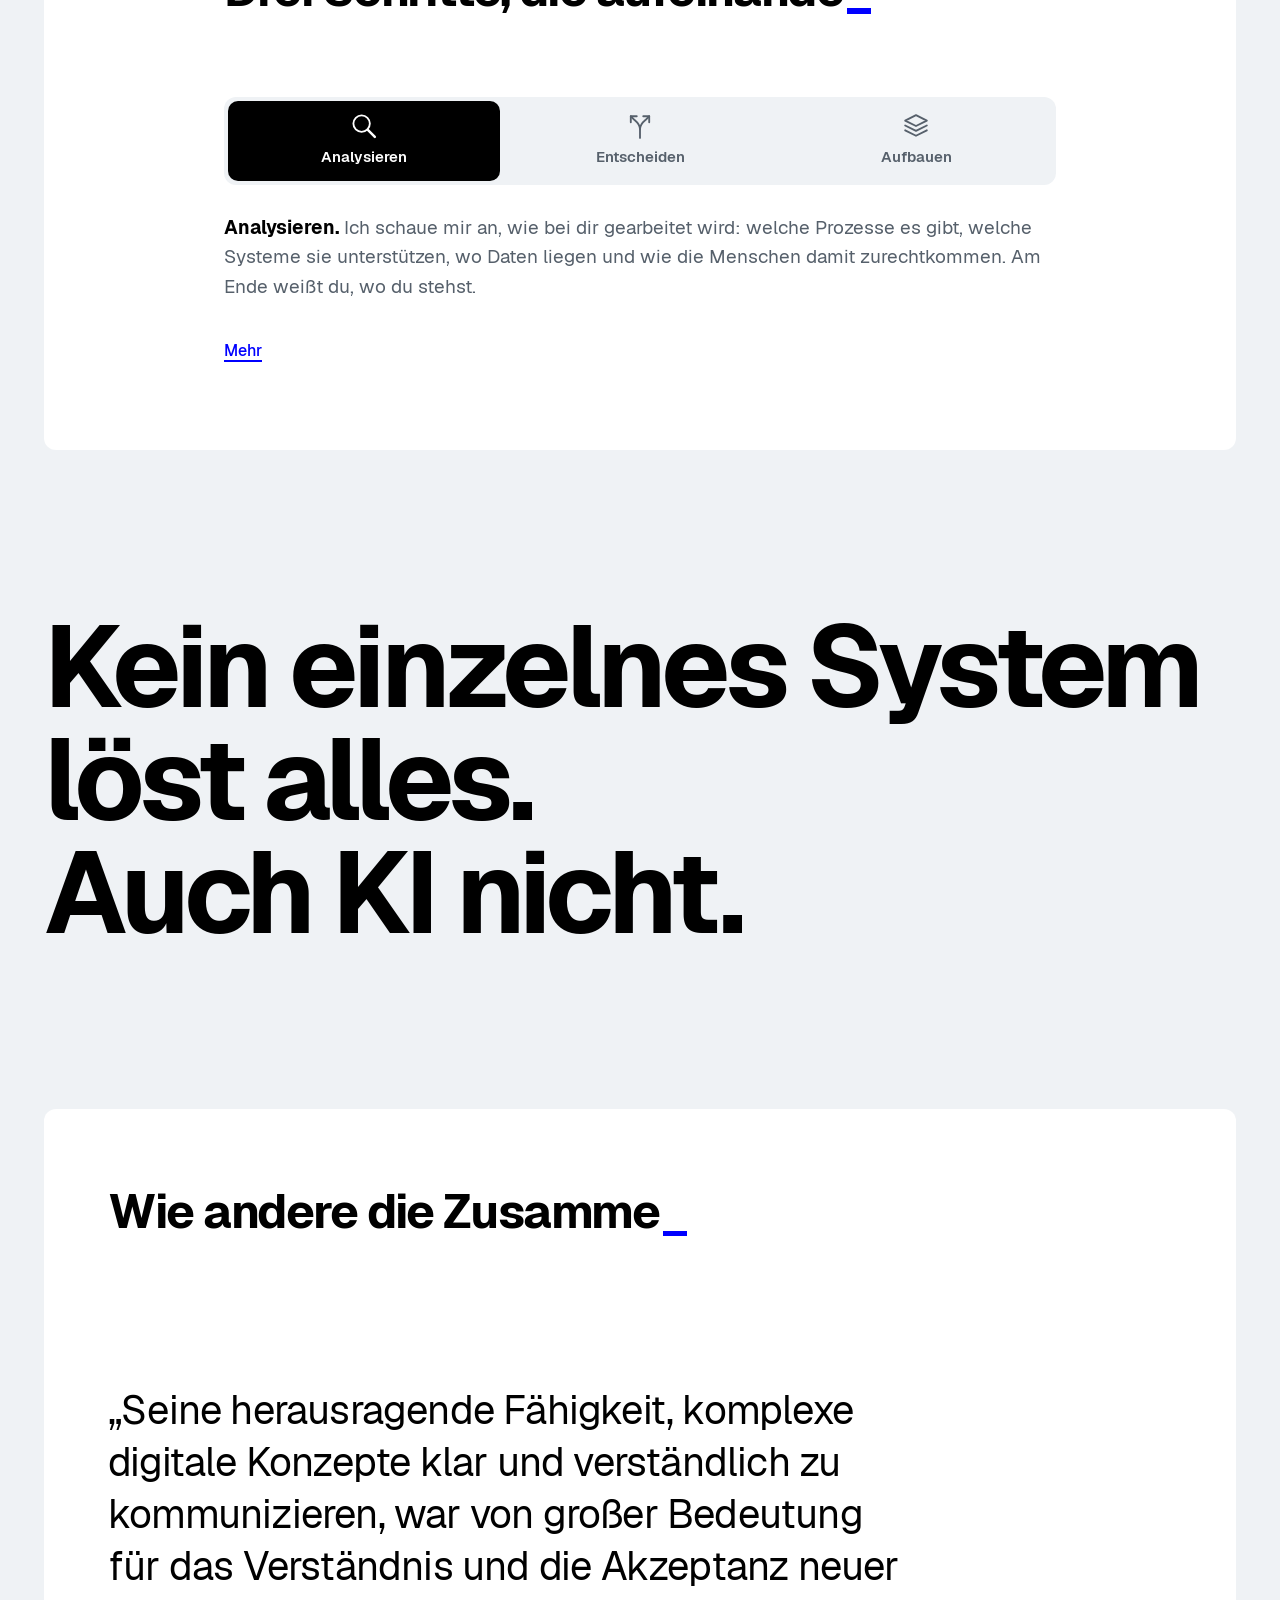
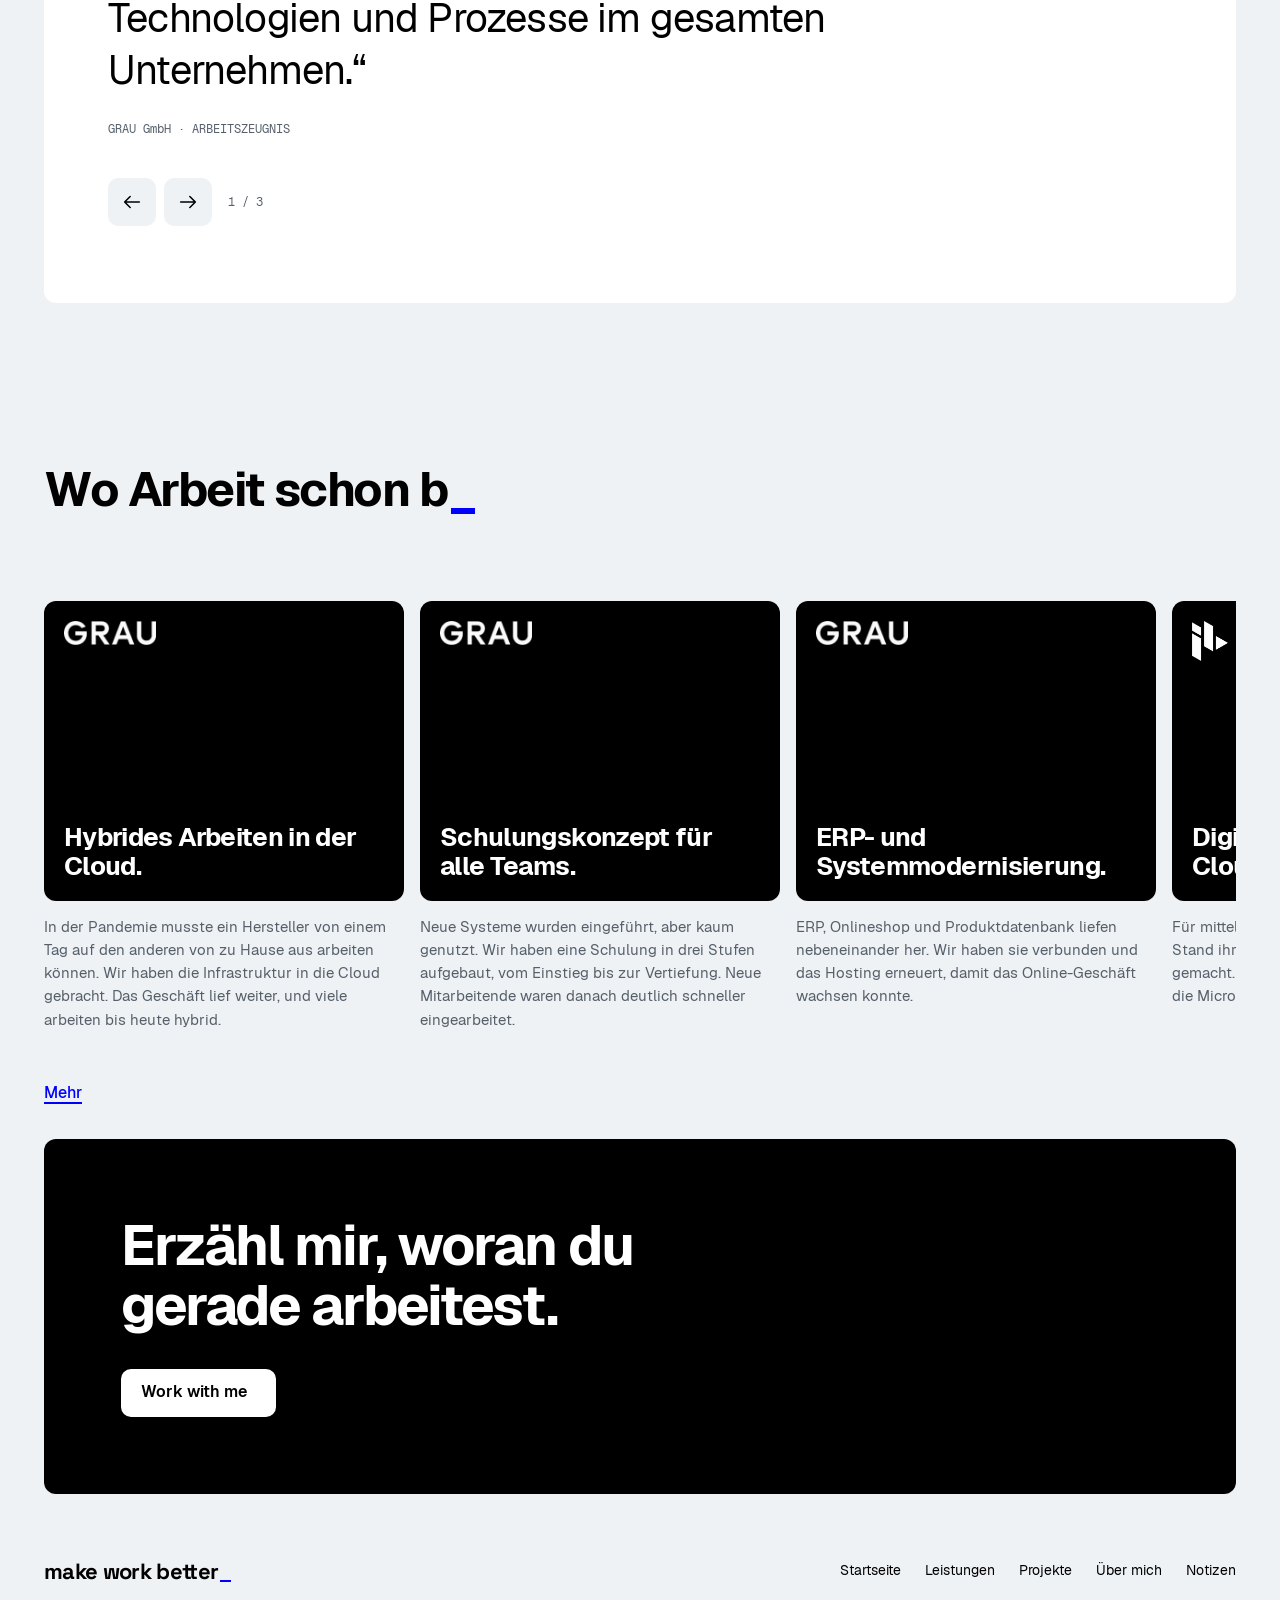
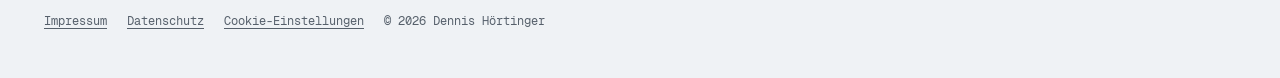
==== commit 3b20f18e: "Revert "Merge pull request #10 from dennishoertinger-consulting/claude/project-thread-p3z3mi" This r" ====
--- a/index.html
+++ b/index.html
@@ -16,9 +16,9 @@
   <link rel="icon" href="favicon.svg" type="image/svg+xml">
   <link rel="preload" href="assets/fonts/Geist-Regular.woff2" as="font" type="font/woff2" crossorigin>
   <link rel="preload" href="assets/fonts/SpaceGrotesk-Bold-Latin.woff2" as="font" type="font/woff2" crossorigin>
-  <link rel="stylesheet" href="assets/css/style.css?v=13">
+  <link rel="stylesheet" href="assets/css/style.css">
   <script>document.documentElement.classList.add('js')</script>
-  <script src="assets/js/main.js?v=13" defer></script>
+  <script src="assets/js/main.js" defer></script>
 </head>
 <body>
   <a href="#inhalt" class="skip-link">Zum Inhalt</a>
--- a/assets/css/style.css
+++ b/assets/css/style.css
@@ -1,87 +1,73 @@
-/* Schrift Inter, selbst gehostet (keine Anfrage an Dritte) */
-@font-face {
-  font-family: 'Inter';
-  src: url('../fonts/Inter-Variable-Latin.woff2') format('woff2');
-  font-weight: 100 900;
-  font-style: normal;
-  font-display: swap;
-}
-
 /* =========================================================
-   Design System „Make work better.“ (Stand 12.11.2026)
-   Quelle: design/Website_Design.svg
-   Light ist Standard, Night folgt der Systemeinstellung.
+   CI Dennis Hörtinger, Version 13 (Stand 25.11.2026)
+   Seitengrund Eisgrau, Inhalte auf weißen Kacheln.
+   Klein-Blau nur für Claim „better“, Unterstrich-Cursor und Links („Mehr“).
+   Schriften selbst gehostet, keine Anfrage an Dritte.
+   Light ist Standard, Night folgt der Systemeinstellung (prefers-color-scheme).
    ========================================================= */
 
+/* ---------- Schriften (SIL OFL 1.1, Lizenzen in assets/fonts/) ---------- */
+@font-face { font-family: 'Geist'; src: url('../fonts/Geist-Regular.woff2') format('woff2'); font-weight: 400; font-style: normal; font-display: swap; }
+@font-face { font-family: 'Geist'; src: url('../fonts/Geist-Medium.woff2') format('woff2'); font-weight: 500; font-style: normal; font-display: swap; }
+@font-face { font-family: 'Geist'; src: url('../fonts/Geist-SemiBold.woff2') format('woff2'); font-weight: 600; font-style: normal; font-display: swap; }
+@font-face { font-family: 'Geist'; src: url('../fonts/Geist-Bold.woff2') format('woff2'); font-weight: 700; font-style: normal; font-display: swap; }
+@font-face { font-family: 'Geist Mono'; src: url('../fonts/GeistMono-Regular.woff2') format('woff2'); font-weight: 400; font-style: normal; font-display: swap; }
+@font-face { font-family: 'Space Grotesk'; src: url('../fonts/SpaceGrotesk-Bold-Latin.woff2') format('woff2'); font-weight: 700; font-style: normal; font-display: swap; }
+
+/* ---------- Tokens ---------- */
 :root {
   color-scheme: light dark;
-  --bg: #f2f2f7;
-  --surface: #ffffff;
-  --surface2: #e5e5ea;
-  --label: #000000;
-  --label2: #6e6e73;
-  --label3: #aeaeb2;
-  --sep: #c6c6c8;
-  --inv-bg: #000000;
-  --inv-label: #ffffff;
-  --inv-btn-bg: #ffffff;
-  --inv-btn-fg: #000000;
-  --inv-btn-hover: #d1d1d6;
-  --primary-bg: #000000;
-  --primary-fg: #ffffff;
-  --primary-hover: #3a3a3c;
-  --bar-bg: #ffffff;
-  --bar-stroke: #e5e5ea;
-  --arrow-bg: #e5e5ea;
-  --arrow-hover: #d1d1d6;
-  --tile: #000000; /* Logo-Fläche frei stehend */
-  --tile-inset: #000000; /* Logo-Fläche in einer Karte */
-  --photo-ph: #d1d1d6;
-  --grad: linear-gradient(90deg, #0a6bb3 0%, #4fa3d9 100%);
-  --grad-photo: linear-gradient(90deg, #4c9ddb 0%, #94cbee 100%);
-  --shadow-hover: 0 12px 32px rgba(0, 0, 0, 0.1);
-
-  --r-m: 28px;
-  --r-d: 32px;
+
+  /* Farben */
+  --blau: #0000FF;         /* Klein-Blau: „better“, Unterstrich-Cursor, Links („Mehr“) */
+  --schwarz: #000000;      /* Text, primäre Buttons, Kontaktblock, Projekt-Kacheln */
+  --weiss: #FFFFFF;        /* Karten / Kacheln, Menüleiste */
+  --grund: #EFF2F5;        /* Eisgrau: Seitengrund; in weißen Karten für Tabs und Pfeil-Buttons */
+  --schiefer: #56606B;     /* Fließtext, Nebentexte */
+  --linie: #D9DEE4;        /* Trennlinien, Foto-Platzhalter */
+  --schiefer-night: #939BA4; /* Nebentext auf Schwarz */
+  --link: #0000FF;         /* Links („Mehr“); in Night weiß */
+  --kachel: #000000;       /* Logo- und Projekt-Kacheln, in beiden Modi schwarz */
+
+  /* Schrift */
+  --font: 'Geist', 'Helvetica Neue', Arial, sans-serif;            /* Titel 700, Text 400, Buttons/Tabs 600, Links 500 */
+  --font-marke: 'Space Grotesk', 'Geist', sans-serif;               /* nur Claim, 700 */
+  --font-mono: 'Geist Mono', ui-monospace, Menlo, monospace;        /* nur kleine Beschriftungen, 400 */
+
+  /* Form */
+  --r-karte: 12px;
+  --r-button: 10px;
+  --r-leiste: 16px;
+
+  /* Unterstrich-Cursor (relativ zur Schriftgröße des Elements) */
+  --cursor-w: 0.49em;
+  --cursor-h: 0.114em;
+  --cursor-y: -0.162em;
+  --cursor-gap-claim: 0.082em;
+
+  /* Abstände und Bewegung */
+  --wrap: 1240px;
+  --sec: 96px;
   --ease: cubic-bezier(0.22, 0.61, 0.36, 1);
   --t-hover: 200ms;
-  --col: 980px;
-  --sec: 112px;
-  --font: 'Inter', -apple-system, BlinkMacSystemFont, 'Helvetica Neue', Arial, sans-serif;
-}
-
+}
+@media (min-width: 900px) {
+  :root {
+    --sec: 160px;
+  }
+}
+
+/* Night (Werte aus der CI): Flächen schwarz, Text weiß, Grund fast schwarz.
+   --weiss steht für „Fläche“, --schwarz für „Text/primär“; in Night tauschen beide.
+   Blau bleibt #0000FF, auf Schwarz nur groß (Claim) oder als Fläche (Cursor). Links dort weiß. */
 @media (prefers-color-scheme: dark) {
   :root {
-    --bg: #000000;
-    --surface: #1c1c1e;
-    --surface2: #2c2c2e;
-    --label: #ffffff;
-    --label2: #8e8e93;
-    --label3: #636366;
-    --sep: #38383a;
-    --inv-bg: #ffffff;
-    --inv-label: #000000;
-    --inv-btn-bg: #000000;
-    --inv-btn-fg: #ffffff;
-    --inv-btn-hover: #3a3a3c;
-    --primary-bg: #ffffff;
-    --primary-fg: #000000;
-    --primary-hover: #d1d1d6;
-    --bar-bg: #1c1c1e;
-    --bar-stroke: #2c2c2e;
-    --arrow-bg: #2c2c2e;
-    --arrow-hover: #3a3a3c;
-    --tile: #1c1c1e;
-    --tile-inset: #000000;
-    --photo-ph: #2c2c2e;
-    --grad: linear-gradient(90deg, #4c9ddb 0%, #94cbee 100%);
-    --shadow-hover: 0 12px 32px rgba(0, 0, 0, 0.5);
-  }
-}
-
-@media (min-width: 900px) {
-  :root {
-    --sec: 200px;
+    --grund: #0F1214;
+    --weiss: #000000;
+    --schwarz: #FFFFFF;
+    --schiefer: #939BA4;
+    --linie: #22272C;
+    --link: #FFFFFF;
   }
 }
 
@@ -103,14 +89,13 @@
 }
 body {
   margin: 0;
-  background: var(--bg);
-  color: var(--label);
+  background: var(--grund);
+  color: var(--schwarz);
   font-family: var(--font);
-  font-size: 17px;
-  line-height: 25px;
+  font-size: 16px;
+  line-height: 1.55;
   -webkit-font-smoothing: antialiased;
   -moz-osx-font-smoothing: grayscale;
-  font-feature-settings: 'cv11', 'ss03';
 }
 h1,
 h2,
@@ -143,10 +128,17 @@
   display: block;
   max-width: 100%;
 }
+b,
+strong {
+  font-weight: 700;
+}
 :focus-visible {
-  outline: 2px solid #0a84ff;
+  outline: 2px solid var(--schwarz);
   outline-offset: 3px;
-  border-radius: 8px;
+  border-radius: 4px;
+}
+.contact :focus-visible {
+  outline-color: var(--weiss);
 }
 .sr-only {
   position: absolute;
@@ -164,104 +156,158 @@
   left: 16px;
   top: -100px;
   z-index: 100;
-  background: var(--primary-bg);
-  color: var(--primary-fg);
-  padding: 10px 16px;
-  border-radius: 999px;
+  background: var(--schwarz);
+  color: var(--weiss);
+  padding: 12px 16px;
+  border-radius: var(--r-button);
+  font-weight: 600;
 }
 .skip-link:focus {
   top: 16px;
+}
+
+/* ---------- Unterstrich-Cursor ---------- */
+.cursor {
+  display: inline-block;
+  width: var(--cursor-w);
+  height: var(--cursor-h);
+  margin-left: var(--cursor-gap-claim);
+  vertical-align: var(--cursor-y);
+  background: var(--blau);
+}
+/* Blinkt dauerhaft (Entscheidung Dennis, 25.11.2026); bei „Bewegung reduzieren“ steht er */
+.cursor.is-blinking {
+  animation: cursor-blink 1.06s steps(1) infinite;
+}
+@keyframes cursor-blink {
+  50% {
+    opacity: 0;
+  }
 }
 
 /* ---------- Typografie ---------- */
 .h-page {
   font-size: 40px;
-  line-height: 44px;
-  font-weight: 700;
-  letter-spacing: -0.02em;
+  line-height: 1.1;
+  font-weight: 700;
+  letter-spacing: -0.03em;
 }
 .h-sec {
-  font-size: 26px;
-  line-height: 31px;
-  font-weight: 700;
-  letter-spacing: -0.02em;
+  font-size: 28px;
+  line-height: 1.1;
+  font-weight: 700;
+  letter-spacing: -0.03em;
+  max-width: 20ch;
 }
 .lead {
   font-size: 19px;
-  line-height: 28px;
-  color: var(--label2);
+  line-height: 1.5;
+  color: var(--schiefer);
 }
 .body {
   font-size: 17px;
-  line-height: 25px;
-  color: var(--label2);
+  line-height: 1.55;
+  color: var(--schiefer);
 }
 .small {
   font-size: 15px;
-  line-height: 21px;
-  color: var(--label2);
+  line-height: 1.45;
+  color: var(--schiefer);
 }
 .rich {
-  color: var(--label2);
-  font-weight: 500;
+  color: var(--schiefer);
 }
 .rich b {
-  color: var(--label);
-  font-weight: 600;
-}
-.grad-text {
-  background: var(--grad);
-  -webkit-background-clip: text;
-  background-clip: text;
-  color: transparent;
-  -webkit-box-decoration-break: clone;
-  box-decoration-break: clone;
+  color: var(--schwarz);
+}
+.mono {
+  font-family: var(--font-mono);
+  font-size: 12px;
+  font-weight: 400;
+  color: var(--schiefer);
 }
 @media (min-width: 900px) {
   .h-page {
     font-size: clamp(56px, 5vw, 72px);
-    line-height: 1.08;
-    font-weight: 800;
+    line-height: 1.04;
   }
   .h-sec {
-    font-size: 40px;
-    line-height: 48px;
+    font-size: clamp(32px, 4vw, 48px);
   }
   .lead {
     font-size: 22px;
-    line-height: 31px;
+  }
+}
+
+/* Abschnittsüberschrift tippt sich (Aufbau per JS, Platz ist vorher reserviert) */
+.type-wrap {
+  position: relative;
+  display: block;
+}
+.type-ghost {
+  visibility: hidden;
+}
+.type-live {
+  position: absolute;
+  left: 0;
+  top: 0;
+  right: 0;
+}
+.type-live .cursor {
+  margin-left: 0.08em;
+}
+
+/* ---------- Link „Mehr“ ---------- */
+.more-link {
+  display: inline-flex;
+  align-items: center;
+  min-height: 44px;
+  color: var(--link);
+  font-size: 16px;
+  font-weight: 500;
+  text-decoration: underline;
+  text-underline-offset: 4px;
+  text-decoration-thickness: 1.5px;
+  transition: color var(--t-hover) var(--ease);
+}
+@media (hover: hover) {
+  .more-link:hover {
+    color: var(--schwarz);
   }
 }
 
 /* ---------- Layout ---------- */
 .page {
-  padding-top: 90px;
-}
-@media (min-width: 900px) {
-  .page {
-    padding-top: 92px;
-  }
-}
+  padding-top: 0;
+}
+/* Kacheln: mobil 12 px Rand, Desktop 24 px */
 .shell {
   width: 100%;
-  max-width: 1440px;
+  max-width: var(--wrap);
   margin: 0 auto;
-  padding: 0 16px;
+  padding: 0 12px;
+}
+/* Freier Text: 24 px Rand */
+.shell-text {
+  width: 100%;
+  max-width: var(--wrap);
+  margin: 0 auto;
+  padding: 0 24px;
 }
 .inner {
-  padding: 0 20px;
+  padding: 0 12px;
 }
 .col {
   width: 100%;
-  max-width: calc(var(--col) + 40px);
+  max-width: 1020px;
   margin: 0 auto;
-  padding: 0 20px;
+  padding: 0 12px;
 }
 .col-narrow {
   width: 100%;
   max-width: 760px;
   margin: 0 auto;
-  padding: 0 20px;
+  padding: 0 24px;
 }
 .sec {
   margin-top: var(--sec);
@@ -270,7 +316,8 @@
   text-align: center;
 }
 @media (min-width: 900px) {
-  .shell {
+  .shell,
+  .col {
     padding: 0 24px;
   }
   .inner {
@@ -279,6 +326,10 @@
   .center-d {
     text-align: center;
   }
+  .h-sec.center-d {
+    margin-left: auto;
+    margin-right: auto;
+  }
 }
 .only-m {
   display: block;
@@ -297,22 +348,8 @@
 
 /* ---------- Karten ---------- */
 .card {
-  background: var(--surface);
-  border-radius: var(--r-m);
-}
-@media (min-width: 900px) {
-  .card {
-    border-radius: var(--r-d);
-  }
-}
-@media (hover: hover) and (min-width: 900px) {
-  .card-hover {
-    transition: transform var(--t-hover) var(--ease), box-shadow var(--t-hover) var(--ease);
-  }
-  .card-hover:hover {
-    transform: translateY(-4px);
-    box-shadow: var(--shadow-hover);
-  }
+  background: var(--weiss);
+  border-radius: var(--r-karte);
 }
 
 /* ---------- Buttons ---------- */
@@ -320,91 +357,89 @@
   display: inline-flex;
   align-items: center;
   justify-content: center;
-  height: 48px;
-  padding: 0 24px;
-  border-radius: 999px;
-  font-size: 17px;
+  min-height: 48px;
+  padding: 0 20px;
+  border-radius: var(--r-button);
+  font-size: 16px;
   font-weight: 600;
   white-space: nowrap;
-  transition: background-color var(--t-hover) var(--ease), color var(--t-hover) var(--ease),
-    border-color var(--t-hover) var(--ease);
 }
 .btn-primary {
-  background: var(--primary-bg);
-  color: var(--primary-fg);
+  background: var(--schwarz);
+  color: var(--weiss);
 }
 .btn-inv {
-  background: var(--inv-btn-bg);
-  color: var(--inv-btn-fg);
-}
-.btn-photo {
-  border: 1.5px solid #fff;
-  color: #fff;
-  font-weight: 400;
-}
-.btn-white {
-  background: #fff;
-  color: #000;
-}
-@media (hover: hover) {
-  .btn-primary:hover {
-    background: var(--primary-hover);
-  }
-  .btn-inv:hover {
-    background: var(--inv-btn-hover);
-  }
-  .btn-photo:hover {
-    background: rgba(255, 255, 255, 0.16);
-  }
-  .btn-white:hover {
-    background: #e5e5ea;
-  }
-}
-
-/* ---------- Navigation ---------- */
+  background: var(--weiss);
+  color: var(--schwarz);
+}
+/* „Work with me“: blauer Unterstrich bei Hover, Fokus, Antippen */
+.btn-cta::after {
+  content: '';
+  display: inline-block;
+  width: var(--cursor-w);
+  height: var(--cursor-h);
+  margin-left: 0.08em;
+  vertical-align: var(--cursor-y);
+  background: var(--blau);
+  opacity: 0;
+  transition: opacity 0.15s;
+}
+.btn-cta:hover::after,
+.btn-cta:active::after,
+.btn-cta:focus-visible::after {
+  opacity: 1;
+}
+
+/* ---------- Menüleiste ---------- */
 .nav {
-  position: fixed;
+  position: sticky;
+  top: 0;
   z-index: 50;
-  top: 20px;
-  left: 9px;
-  right: 9px;
-  height: 54px;
-  max-width: 1392px;
+  max-width: var(--wrap);
   margin: 0 auto;
+  padding: 12px;
+}
+.nav-bar {
   display: flex;
   align-items: center;
   justify-content: space-between;
-  padding: 0 14px;
-  background: var(--bar-bg);
-  border: 1px solid var(--bar-stroke);
-  border-radius: 22px;
+  gap: 8px;
+  padding: 4px;
+  background: var(--weiss);
+  border-radius: var(--r-leiste);
+  box-shadow: 0 8px 28px rgba(0, 0, 0, 0);
+  transition: box-shadow 0.25s;
+}
+.nav.is-scrolled .nav-bar {
+  box-shadow: 0 8px 28px rgba(0, 0, 0, 0.08);
 }
 .nav-name {
-  font-size: 17px;
-  font-weight: 600;
-  letter-spacing: -0.01em;
+  display: flex;
+  align-items: center;
+  height: 48px;
+  padding: 0 16px;
+  border-radius: var(--r-button);
+  font-size: 16px;
+  font-weight: 700;
+  letter-spacing: -0.02em;
 }
 .nav-links {
   display: none;
 }
-.nav-burger {
-  width: 44px;
-  height: 44px;
-  margin-right: -6px;
-  display: grid;
-  place-items: center;
+.nav-burger,
+.menu-close {
+  display: flex;
+  align-items: center;
+  gap: 10px;
+  height: 48px;
+  padding: 0 16px;
+  border-radius: var(--r-button);
+  font-size: 15px;
+  font-weight: 600;
 }
 @media (min-width: 900px) {
   .nav {
-    top: 16px;
-    left: 24px;
-    right: 24px;
-    height: 60px;
-    padding: 0 16px 0 24px;
-    border-radius: 24px;
-  }
-  .nav-name {
-    font-size: 19px;
+    padding: 12px 24px;
   }
   .nav-burger {
     display: none;
@@ -412,22 +447,30 @@
   .nav-links {
     display: flex;
     align-items: center;
-    gap: 28px;
+    gap: 4px;
+    padding: 4px 4px 4px 12px;
+    font-size: 15px;
   }
   .nav-links a.nav-link {
-    font-size: 15px;
-    color: var(--label2);
+    padding: 10px 12px;
     transition: color var(--t-hover) var(--ease);
   }
-  .nav-links a.nav-link:hover,
   .nav-links a.nav-link[aria-current='page'] {
-    color: var(--label);
+    text-decoration: underline;
+    text-underline-offset: 4px;
+    text-decoration-thickness: 1.5px;
   }
   .nav-cta {
-    height: 34px;
-    padding: 0 18px;
-    font-size: 15px;
-    font-weight: 500;
+    margin-left: 8px;
+    min-height: 0;
+    padding: 12px 18px;
+    font-size: 14px;
+    line-height: 1.3;
+  }
+}
+@media (hover: hover) {
+  .nav-links a.nav-link:hover {
+    color: var(--link);
   }
 }
 
@@ -436,64 +479,56 @@
   position: fixed;
   inset: 0;
   z-index: 60;
-  background: var(--surface);
+  background: var(--weiss);
   display: flex;
   flex-direction: column;
-  padding: 20px 24px 28px;
+  padding: 12px 12px 32px;
   overflow-y: auto;
   opacity: 0;
   visibility: hidden;
   transition: opacity 250ms var(--ease), visibility 0s linear 250ms;
 }
-@media (prefers-color-scheme: dark) {
-  .menu {
-    background: #000;
-  }
-}
 .menu.is-open {
   opacity: 1;
   visibility: visible;
   transition: opacity 250ms var(--ease), visibility 0s;
 }
+.menu > * {
+  flex-shrink: 0;
+}
 .menu-top {
   display: flex;
   align-items: center;
   justify-content: space-between;
-  height: 54px;
-  margin: 0 -1px;
-}
+  padding: 4px;
+}
+.menu-top .nav-name,
 .menu-close {
-  width: 44px;
-  height: 44px;
-  display: grid;
-  place-items: center;
-  margin-right: -14px;
+  background: var(--grund);
 }
 .menu-pages {
-  margin-top: 76px;
+  margin-top: 32px;
+  padding: 0 16px;
   display: flex;
   flex-direction: column;
-  align-items: center;
-  gap: 8px;
+  align-items: flex-start;
 }
 .menu-pages a {
+  font-family: var(--font-marke);
   font-size: 40px;
-  line-height: 48px;
-  font-weight: 700;
-  letter-spacing: -0.02em;
+  line-height: 1.25;
+  font-weight: 700;
+  letter-spacing: -0.04em;
 }
 .menu-cta {
-  margin: 32px auto 0;
-  width: 200px;
-  height: 52px;
+  display: flex;
+  margin: 40px 4px 0;
 }
 .menu-proj {
-  margin-top: 56px;
+  margin-top: 48px;
+  padding: 0 16px;
 }
 .menu-proj-label {
-  font-size: 15px;
-  font-weight: 600;
-  color: var(--label2);
   margin-bottom: 12px;
 }
 .menu-proj a {
@@ -506,30 +541,31 @@
   width: 72px;
   height: 72px;
   flex: none;
-  border-radius: 16px;
-  background: var(--tile-inset);
-}
-@media (prefers-color-scheme: dark) {
-  .menu-proj .tile {
-    background: #1c1c1e;
-  }
+  border-radius: var(--r-button);
+}
+.menu-proj .tile .logo-grau {
+  width: 72%;
+}
+.menu-proj .tile .logo-inspirationlabs {
+  height: 50% !important;
 }
 .menu-proj-title {
   flex: 1;
   font-size: 17px;
-  line-height: 22px;
+  line-height: 1.3;
   font-weight: 600;
 }
 .menu-legal {
   margin-top: auto;
-  padding-top: 40px;
-  text-align: center;
-  font-size: 13px;
-  color: var(--label2);
-}
-.menu-legal a + a::before {
-  content: '·';
-  margin: 0 12px;
+  padding: 40px 16px 0;
+  display: flex;
+  gap: 20px;
+}
+.menu-legal a,
+.footer-legal a {
+  color: var(--schiefer);
+  text-decoration: underline;
+  text-underline-offset: 3px;
 }
 /* Einblenden der Menüpunkte */
 .menu [data-stagger] {
@@ -553,7 +589,7 @@
   position: relative;
   display: grid;
   place-items: center;
-  background: var(--tile);
+  background: var(--kachel);
   overflow: hidden;
 }
 .tile img {
@@ -574,7 +610,7 @@
 .photo {
   position: relative;
   overflow: hidden;
-  background: var(--photo-ph);
+  background: var(--linie);
 }
 .photo img {
   width: 100%;
@@ -586,477 +622,537 @@
   inset: 0;
   display: grid;
   place-items: center;
-  font-size: 13px;
-  font-weight: 500;
-  color: var(--label2);
+  font-family: var(--font-mono);
+  font-size: 12px;
+  color: var(--schiefer);
+}
+
+/* ---------- Startseite: Claim ---------- */
+.claim {
+  font-family: var(--font-marke);
+  font-weight: 700;
+  letter-spacing: -0.04em;
+  line-height: 0.9;
+}
+.claim > span {
+  display: block;
+}
+.claim .claim-work {
+  margin-left: 0.02em;
+}
+.claim .claim-better {
+  margin-top: 0.08em;
+  color: var(--blau);
+  white-space: nowrap;
+}
+.claim .letter[hidden] {
+  display: none;
+}
+/* Bis das Tippen startet, ist „better“ ausgeblendet (nur mit JS und ohne „Bewegung reduzieren“) */
+@media (prefers-reduced-motion: no-preference) {
+  html.js .claim-typed:not(.is-ready) {
+    visibility: hidden;
+  }
 }
 
 /* ---------- Startseite: Hero ---------- */
 .hero-m {
   position: relative;
-  height: 540px;
-  border-radius: var(--r-m);
+  height: 660px;
+  border-radius: var(--r-karte);
   overflow: hidden;
-  background: linear-gradient(160deg, #48484a 0%, #1c1c1e 100%);
-  color: #fff;
+  background: var(--linie);
+  display: flex;
+  flex-direction: column;
+  justify-content: flex-end;
+  padding: 24px 24px 32px;
 }
 .hero-m .photo {
   position: absolute;
   inset: 0;
-  background: transparent;
-}
-.hero-m::after {
-  content: '';
+}
+.hero-m .photo img {
+  object-position: 50% 12%;
+}
+.hero-m .claim {
+  position: relative;
+  font-size: 84px;
+}
+/* Mit Foto: „make work“ weiß auf dem dunklen unteren Bildteil */
+.hero-m.has-photo .claim {
+  color: #FFFFFF;
+}
+/* Night ohne Foto: dunkler Platzhalter, Claim weiß */
+@media (prefers-color-scheme: dark) {
+  .hero-m .claim {
+    color: #FFFFFF;
+  }
+}
+
+.hero-d {
+  display: flex;
+  flex-wrap: wrap;
+  gap: 12px;
+}
+.hero-d-text {
+  flex: 1 1 520px;
+  min-width: 0;
+  min-height: 800px;
+  padding: clamp(160px, 16vw, 240px) clamp(32px, 6vw, 80px) clamp(32px, 6vw, 80px);
+  display: flex;
+  flex-direction: column;
+  justify-content: flex-end;
+  gap: 48px;
+}
+.hero-d .claim {
+  font-size: clamp(72px, 10vw, 152px);
+}
+.hero-d-lead {
+  font-size: 19px;
+  line-height: 1.5;
+  color: var(--schiefer);
+  max-width: 38ch;
+}
+.hero-d .photo {
+  flex: 1 1 420px;
+  min-height: 800px;
+  border-radius: var(--r-karte);
+}
+.hero-d .photo img {
   position: absolute;
   inset: 0;
-  background: linear-gradient(180deg, rgba(0, 0, 0, 0) 45%, rgba(0, 0, 0, 0.75) 100%);
-  pointer-events: none;
-}
-.hero-m-text {
-  position: absolute;
-  z-index: 1;
-  left: 16px;
-  right: 16px;
-  bottom: 20px;
-}
-.hero-kicker {
+  object-position: 50% 20%;
+}
+
+/* ---------- Startseite: Einleitung ---------- */
+.intro {
+  display: flex;
+  flex-direction: column;
+  gap: 20px;
+  padding-top: 72px;
+}
+.intro-lead {
+  font-size: 26px;
+  line-height: 1.3;
+  font-weight: 700;
+  letter-spacing: -0.03em;
+}
+.intro-big {
+  display: none;
+}
+@media (min-width: 900px) {
+  .intro {
+    max-width: 880px;
+    padding-top: 120px;
+  }
+  .intro-lead,
+  .intro .body {
+    display: none;
+  }
+  .intro-big {
+    display: block;
+    font-size: clamp(24px, 2.6vw, 32px);
+    line-height: 1.35;
+    letter-spacing: -0.01em;
+  }
+}
+
+/* ---------- Startseite: Drei Schritte (Tabs) ---------- */
+.steps-card {
+  padding: 40px 20px;
+}
+.steps-inner {
+  display: flex;
+  flex-direction: column;
+  gap: 20px;
+}
+.switch {
+  display: flex;
+  gap: 4px;
+  padding: 4px;
+  background: var(--grund);
+  border-radius: var(--r-karte);
+}
+.switch-tab {
+  flex: 1 1 0;
+  min-width: 0;
+  min-height: 76px;
+  display: flex;
+  flex-direction: column;
+  align-items: center;
+  justify-content: center;
+  gap: 6px;
+  border-radius: var(--r-button);
+  font-size: 14px;
+  font-weight: 600;
+  color: var(--schiefer);
+  transition: background-color 250ms var(--ease), color 250ms var(--ease);
+}
+.switch-tab[aria-selected='true'] {
+  background: var(--schwarz);
+  color: var(--weiss);
+}
+.switch-panel {
+  display: grid;
+}
+.switch-panel > p.step {
+  grid-area: 1 / 1;
+  font-size: 17px;
+  line-height: 1.55;
+}
+html.js .switch-panel > p.step {
+  opacity: 0;
+  visibility: hidden;
+  transition: opacity 300ms var(--ease), visibility 0s linear 300ms;
+}
+html.js .switch-panel > p.step.is-active {
+  opacity: 1;
+  visibility: visible;
+  transition: opacity 300ms var(--ease), visibility 0s;
+}
+@media (min-width: 900px) {
+  .steps-card {
+    padding: clamp(48px, 6vw, 88px) clamp(28px, 5vw, 64px);
+  }
+  .steps-inner {
+    max-width: 832px;
+    margin: 0 auto;
+    gap: 28px;
+  }
+  .switch-tab {
+    flex: 1 1 140px;
+    min-height: 80px;
+    font-size: 15px;
+  }
+  .switch-panel > p.step {
+    font-size: 19px;
+  }
+}
+
+/* ---------- Haltung ---------- */
+.haltung {
+  font-size: 52px;
+  line-height: 0.98;
+  font-weight: 700;
+  letter-spacing: -0.045em;
+}
+@media (min-width: 900px) {
+  .haltung {
+    font-size: clamp(56px, 9vw, 148px);
+  }
+}
+/* Kernsatz auf Unterseiten (kleiner, ohne Verlauf) */
+.statement {
+  font-size: 30px;
+  line-height: 1.2;
+  font-weight: 700;
+  letter-spacing: -0.03em;
+}
+@media (min-width: 900px) {
+  .statement {
+    font-size: clamp(44px, 3.9vw, 56px);
+    line-height: 1.12;
+  }
+}
+
+/* ---------- Startseite: Zitate ---------- */
+.quotes-card {
+  padding: 40px 20px;
+  display: flex;
+  flex-direction: column;
+  gap: 28px;
+}
+.quote-stage {
+  display: grid;
+}
+.quote {
+  display: flex;
+  flex-direction: column;
+  gap: 24px;
+}
+html.js .quote {
+  grid-area: 1 / 1;
+}
+html.js .quote:not(.is-active) {
+  visibility: hidden;
+}
+html:not(.js) .quote + .quote {
+  margin-top: 40px;
+}
+.quote blockquote {
+  font-size: 24px;
+  line-height: 1.3;
+  font-weight: 400;
+  letter-spacing: -0.02em;
+  max-width: 30ch;
+}
+.caps {
+  text-transform: uppercase;
+}
+.quote-ctrl {
+  display: flex;
+  align-items: center;
+  gap: 8px;
+}
+html:not(.js) .quote-ctrl {
+  display: none;
+}
+.icon-btn {
+  width: 48px;
+  height: 48px;
+  display: grid;
+  place-items: center;
+  border-radius: var(--r-button);
+  background: var(--grund);
+  color: var(--schwarz);
+}
+.quote-count {
+  margin-left: 8px;
+}
+@media (min-width: 900px) {
+  .quotes-card {
+    padding: clamp(48px, 6vw, 88px) clamp(28px, 5vw, 64px);
+    gap: 40px;
+  }
+  .quote blockquote {
+    font-size: clamp(28px, 3.2vw, 40px);
+  }
+}
+
+/* ---------- Startseite: Projekte ---------- */
+.proj-head {
+  display: flex;
+  flex-direction: column;
+  gap: 20px;
+}
+.proj-row {
+  display: flex;
+  gap: 12px;
+  overflow-x: auto;
+  margin: 0 -24px;
+  padding: 0 24px 8px;
+  scroll-snap-type: x proximity;
+  scroll-padding: 0 24px;
+}
+.proj {
+  flex: 0 0 280px;
+  display: flex;
+  flex-direction: column;
+  gap: 14px;
+  scroll-snap-align: start;
+}
+.proj-tile {
+  height: 220px;
+  background: var(--kachel);
+  border-radius: var(--r-karte);
+  padding: 20px;
+  display: flex;
+  flex-direction: column;
+  justify-content: space-between;
+  align-items: flex-start;
+}
+.proj-tile img {
+  height: 24px;
+  width: auto;
+}
+.proj-tile img.logo-inspirationlabs {
+  height: 40px !important;
+}
+.proj-title {
+  color: #FFFFFF;
+  font-size: 22px;
+  font-weight: 700;
+  letter-spacing: -0.025em;
+  line-height: 1.12;
+}
+.proj-text {
   font-size: 15px;
+  line-height: 1.55;
+  color: var(--schiefer);
+}
+@media (min-width: 900px) {
+  .proj-head {
+    gap: 32px;
+  }
+  .proj-row {
+    gap: 16px;
+    margin: 0;
+    padding: 0 0 8px;
+    scroll-padding: 0;
+  }
+  .proj {
+    flex-basis: 360px;
+  }
+  .proj-tile {
+    height: 300px;
+  }
+  .proj-title {
+    font-size: 26px;
+  }
+}
+
+/* ---------- Kontakt-Karte ---------- */
+.contact-wrap {
+  margin-top: var(--sec);
+}
+.contact-wrap.is-tight {
+  margin-top: 12px;
+}
+.contact {
+  background: var(--schwarz);
+  color: var(--weiss);
+  border-radius: var(--r-karte);
+  padding: 40px 24px 24px;
+  display: flex;
+  flex-direction: column;
+  gap: 32px;
+}
+.contact h2 {
+  font-size: 34px;
+  line-height: 1.08;
+  font-weight: 700;
+  letter-spacing: -0.035em;
+  max-width: 14ch;
+}
+.contact .btn {
+  width: 100%;
+}
+@media (min-width: 900px) {
+  .contact-wrap.is-tight {
+    margin-top: 24px;
+  }
+  .contact {
+    padding: clamp(40px, 6vw, 80px);
+    align-items: flex-start;
+  }
+  .contact h2 {
+    font-size: clamp(32px, 4.4vw, 56px);
+  }
+  .contact .btn {
+    width: auto;
+  }
+}
+
+/* ---------- Footer ---------- */
+.footer {
+  max-width: var(--wrap);
+  margin: 0 auto;
+  padding: 56px 24px 40px;
+  display: flex;
+  flex-direction: column;
+  gap: 24px;
+}
+.footer-top {
+  display: flex;
+  flex-direction: column;
+  gap: 24px;
+}
+.footer-claim {
+  font-family: var(--font-marke);
+  font-size: 22px;
+  font-weight: 700;
+  letter-spacing: -0.03em;
+  line-height: 1.2;
+}
+.footer-nav {
+  display: grid;
+  grid-template-columns: repeat(2, minmax(0, 1fr));
+  gap: 4px 16px;
+  font-size: 15px;
+}
+.footer-nav a {
+  min-height: 36px;
+  display: flex;
+  align-items: center;
+  transition: color var(--t-hover) var(--ease);
+}
+.footer-legal {
+  display: flex;
+  flex-wrap: wrap;
+  gap: 20px;
+}
+@media (hover: hover) {
+  .footer-nav a:hover {
+    color: var(--link);
+  }
+  .menu-legal a:hover,
+  .footer-legal a:hover {
+    color: var(--schwarz);
+  }
+}
+@media (min-width: 900px) {
+  .footer {
+    padding: 64px 24px 48px;
+    gap: 28px;
+  }
+  .footer-top {
+    flex-direction: row;
+    flex-wrap: wrap;
+    justify-content: space-between;
+    align-items: center;
+  }
+  .footer-nav {
+    display: flex;
+    flex-wrap: wrap;
+    gap: 24px;
+    font-size: 14px;
+  }
+  .footer-nav a {
+    min-height: 0;
+  }
+}
+
+/* ---------- Cookie-Hinweis (Google Analytics nur nach Zustimmung) ---------- */
+.consent {
+  position: fixed;
+  z-index: 70;
+  left: 12px;
+  right: 12px;
+  bottom: 12px;
+  max-width: 560px;
+  margin-left: auto;
+  padding: 20px;
+  background: var(--weiss);
+  color: var(--schwarz);
+  border-radius: var(--r-karte);
+  box-shadow: 0 8px 28px rgba(0, 0, 0, 0.12);
+  display: flex;
+  flex-direction: column;
+  gap: 16px;
+}
+.consent-text {
+  font-size: 15px;
+  line-height: 1.5;
+  color: var(--schiefer);
+}
+.consent-text a {
+  color: var(--link);
   font-weight: 500;
-}
-.hero-m .hero-kicker {
-  opacity: 0.85;
-  margin-left: 4px;
-}
-.claim {
-  font-weight: 700;
-  font-size: 72px;
-  line-height: 60.5px;
-  letter-spacing: -0.02em;
-  padding-bottom: 0.12em;
-  display: inline-block;
-}
-.hero-m .claim {
-  background: var(--grad-photo);
-  -webkit-background-clip: text;
-  background-clip: text;
-  color: transparent;
-  margin: 8px 0 22px;
-}
-.hero-m-btns {
+  text-decoration: underline;
+  text-underline-offset: 3px;
+}
+.consent-btns {
   display: grid;
   grid-template-columns: 1fr 1fr;
   gap: 8px;
 }
-.hero-m-btns .btn {
-  padding: 0 8px;
-}
-
-.hero-d {
-  display: grid;
-  grid-template-columns: 1fr 1fr;
-  gap: 8px;
-  height: min(780px, calc(100vh - 116px));
-  min-height: 600px;
-}
-.hero-d-text {
-  position: relative;
-  padding: 64px;
-  display: flex;
-  flex-direction: column;
-  justify-content: space-between;
-}
-.hero-d .hero-kicker {
-  color: var(--label2);
-}
-.hero-d .claim {
-  font-size: clamp(88px, 8.9vw, 128px);
-  line-height: 0.845;
-}
-.hero-d .claim-wrap {
-  margin-top: auto;
-  margin-bottom: 48px;
-}
-.hero-d-lead {
-  max-width: 520px;
-  font-size: 19px;
-  line-height: 27px;
-  color: var(--label2);
-}
-.hero-d .photo {
-  border-radius: var(--r-d);
-  height: 100%;
-}
-
-/* ---------- Startseite: Intro ---------- */
-.intro-m h2 {
-  font-size: 24px;
-  line-height: 31px;
-  font-weight: 600;
-  letter-spacing: -0.01em;
-}
-.intro-m p {
-  margin-top: 16px;
-}
-.intro-m h2 + p {
-  margin-top: 28px;
-}
-.intro-d {
-  max-width: 900px;
-  margin: 0 auto;
-  text-align: center;
-}
-.intro-d p.big {
-  font-size: clamp(30px, 2.6vw, 36px);
-  line-height: 1.28;
-  font-weight: 600;
-  letter-spacing: -0.02em;
-}
-.intro-d p.small {
-  margin-top: 20px;
-  font-size: 19px;
-  line-height: 27px;
-}
-
-/* ---------- Switch (Wie ich arbeite) ---------- */
-.switch {
-  position: relative;
-  display: grid;
-  grid-template-columns: 1fr 1fr 1fr 40px;
-  height: 92px;
-  padding: 6px;
-  background: var(--surface);
-  border-radius: 28px;
-  margin-top: 24px;
-}
-.switch-indicator {
-  position: absolute;
-  top: 6px;
-  bottom: 6px;
-  left: 6px;
-  width: calc((100% - 12px - 40px) / 3);
-  background: var(--primary-bg);
-  border-radius: 22px;
-  transform: translateX(calc(var(--sel, 0) * 100%));
-  transition: transform 350ms var(--ease);
-}
-.switch-tab {
-  position: relative;
-  z-index: 1;
-  display: flex;
-  flex-direction: column;
-  align-items: center;
-  justify-content: center;
-  gap: 8px;
-  font-size: 14px;
-  font-weight: 600;
-  color: var(--label2);
-  border-radius: 22px;
-  transition: color 250ms var(--ease);
-}
-.switch-tab[aria-selected='true'] {
-  color: var(--primary-fg);
-}
-.switch-next {
-  display: grid;
-  place-items: center;
-  color: var(--label);
-  border-radius: 16px;
-}
-.switch-panel {
-  margin-top: 48px;
-  display: grid;
-}
-.switch-panel > p.step {
-  grid-area: 1 / 1;
-  font-size: 19px;
-  line-height: 27px;
-  opacity: 0;
-  transform: translateY(6px);
-  transition: opacity 300ms var(--ease), transform 300ms var(--ease);
-  pointer-events: none;
-}
-.switch-panel > p.step.is-active {
-  opacity: 1;
-  transform: none;
-  pointer-events: auto;
-}
-.switch-hint {
-  margin-top: 12px;
-}
-@media (min-width: 900px) {
-  .switch-wrap {
-    text-align: center;
-  }
-  .switch-panel,
-  .switch-hint {
-    max-width: 700px;
-    margin-left: auto;
-    margin-right: auto;
-  }
-  .switch {
-    width: 640px;
-    height: 112px;
-    margin: 56px auto 0;
-  }
-  .switch-tab {
-    font-size: 17px;
-    gap: 10px;
-  }
-  .switch-panel {
-    margin-top: 64px;
-  }
-  .switch-panel > p.step {
-    font-size: 22px;
-    line-height: 32px;
-  }
-}
-
-/* ---------- Haltung ---------- */
-.haltung {
-  font-size: 30px;
-  line-height: 38px;
-  font-weight: 700;
-  letter-spacing: -0.02em;
-}
-@media (min-width: 900px) {
-  .haltung {
-    font-size: clamp(44px, 3.9vw, 56px);
-    line-height: 1.15;
-    text-align: center;
-  }
-}
-
-/* ---------- Zitate ---------- */
-.quotes {
-  display: grid;
-  gap: 12px;
-  margin-top: 32px;
-}
-.quote {
-  display: flex;
-  flex-direction: column;
-  padding: 28px;
-}
-.quote blockquote {
-  font-size: 18px;
-  line-height: 26px;
-  font-weight: 500;
-}
-.quote figcaption {
-  margin-top: auto;
-  padding-top: 24px;
-  display: flex;
-  align-items: center;
-  gap: 12px;
-  font-size: 15px;
-  color: var(--label2);
-}
-.quote-logo {
-  display: flex;
-  align-items: center;
-  height: 33px;
-}
-.quote-logo img {
-  width: auto;
-}
-@media (min-width: 900px) {
-  .quotes {
-    grid-template-columns: repeat(3, 1fr);
-    gap: 16px;
-    margin-top: 48px;
-  }
-  .quote {
-    padding: 36px;
-    min-height: 100%;
-  }
-  .quote blockquote {
-    font-size: 19px;
-    line-height: 28px;
-  }
-}
-
-/* ---------- Karussell ---------- */
-.carousel {
-  margin-top: 28px;
-}
-.carousel-track {
-  display: flex;
-  gap: 16px;
-  overflow-x: auto;
-  scroll-snap-type: x mandatory;
-  scrollbar-width: none;
-  padding: 0 20px 8px;
-  scroll-padding: 0 20px;
-}
-.carousel-track::-webkit-scrollbar {
-  display: none;
-}
-.carousel-item {
-  flex: none;
-  width: 300px;
-  scroll-snap-align: start;
-}
-.carousel-item .tile {
-  width: 100%;
-  aspect-ratio: 1;
-  border-radius: var(--r-m);
-}
-.carousel-item p {
-  margin-top: 36px;
-  padding: 0 4px;
-  font-size: 17px;
-  line-height: 24px;
-}
-.carousel-arrows {
-  display: flex;
-  justify-content: flex-end;
-  gap: 12px;
-  margin-top: 24px;
-  padding: 0 20px;
-}
-.arrow {
-  width: 44px;
-  height: 44px;
-  border-radius: 50%;
-  background: var(--arrow-bg);
-  color: var(--label);
-  display: grid;
-  place-items: center;
-  transition: background-color var(--t-hover) var(--ease), color var(--t-hover) var(--ease);
-}
-.arrow:disabled {
-  color: var(--label3);
-  cursor: default;
-}
-@media (hover: hover) {
-  .arrow:not(:disabled):hover {
-    background: var(--arrow-hover);
-  }
-}
-@media (min-width: 900px) {
-  .carousel {
-    margin-top: 48px;
-  }
-  .carousel-track {
-    --edge: max(24px, calc((100vw - var(--col)) / 2));
-    padding: 8px var(--edge) 16px;
-    scroll-padding: 0 var(--edge);
-  }
-  .carousel-item {
-    width: 420px;
-  }
-  .carousel-item .tile {
-    border-radius: var(--r-d);
-  }
-  .carousel-item p {
-    margin-top: 44px;
-    font-size: 19px;
-    line-height: 27px;
-    padding-right: 20px;
-  }
-  .carousel-arrows {
-    justify-content: center;
-    margin-top: 32px;
-  }
-}
-
-/* ---------- Kontakt-Karte ---------- */
-.contact {
-  margin-top: var(--sec);
-  background: var(--inv-bg);
-  color: var(--inv-label);
-  border-radius: var(--r-m);
-  padding: 28px;
-  min-height: 236px;
-  display: flex;
-  flex-direction: column;
-  justify-content: space-between;
-  gap: 32px;
-}
-.contact h2 {
-  font-size: 28px;
-  line-height: 34px;
-  font-weight: 700;
-  letter-spacing: -0.5px;
-  max-width: 300px;
-}
-.contact .btn {
-  height: 52px;
-  width: 100%;
-}
-@media (min-width: 900px) {
-  .contact {
-    border-radius: var(--r-d);
-    min-height: 440px;
-    padding: 96px 72px 88px;
-  }
-  .contact h2 {
-    font-size: clamp(48px, 4.4vw, 64px);
-    line-height: 1.09;
-    font-weight: 800;
-    letter-spacing: -2px;
-    max-width: 680px;
-  }
-  .contact .btn {
-    width: 220px;
-    height: 56px;
-  }
-}
-
-/* ---------- Footer ---------- */
-.footer {
-  padding: 64px 20px;
-}
-.footer-claim {
-  font-size: 15px;
-  font-weight: 600;
-}
-.footer-nav {
-  margin-top: 24px;
-  display: flex;
-  flex-direction: column;
-  gap: 9px;
-  font-size: 15px;
-}
-.footer-legal {
-  margin-top: 28px;
-  font-size: 13px;
-  color: var(--label2);
-}
-.footer-legal > * + *::before {
-  content: '·';
-  margin: 0 12px;
-}
-.footer a {
-  transition: color var(--t-hover) var(--ease);
-}
-@media (hover: hover) {
-  .footer-legal a:hover {
-    color: var(--label);
-  }
-}
-@media (min-width: 900px) {
-  .footer {
-    padding: 80px 72px;
-    display: grid;
-    grid-template-columns: 1fr auto;
-    row-gap: 24px;
-  }
-  .footer-nav {
-    margin-top: 0;
-    flex-direction: row;
-    gap: 32px;
-  }
-  .footer-legal {
-    margin-top: 0;
-    grid-column: 1 / -1;
+.consent-open {
+  font: inherit;
+  color: var(--schiefer);
+  text-decoration: underline;
+  text-underline-offset: 3px;
+}
+@media (min-width: 900px) {
+  .consent {
+    right: 24px;
+    bottom: 24px;
   }
 }
 
 /* ---------- Unterseiten: Einstieg ---------- */
 .subhero {
   display: grid;
-  gap: 8px;
+  gap: 12px;
 }
 .subhero-text {
   padding: 64px 24px 32px;
@@ -1064,11 +1160,10 @@
 .subhero-text .lead {
   margin-top: 40px;
   font-size: 17px;
-  line-height: 25px;
 }
 .subhero .photo {
   height: 380px;
-  border-radius: var(--r-m);
+  border-radius: var(--r-karte);
 }
 @media (min-width: 900px) {
   .subhero {
@@ -1084,18 +1179,16 @@
   .subhero-text .lead {
     margin-top: 32px;
     font-size: 19px;
-    line-height: 27px;
   }
   .subhero .photo {
     height: 100%;
-    border-radius: var(--r-d);
   }
 }
 
 /* ---------- Leistungen ---------- */
 .steps {
   display: grid;
-  gap: 16px;
+  gap: 12px;
 }
 .stepcard {
   padding: 24px;
@@ -1103,9 +1196,9 @@
 .stepcard h2 {
   margin-top: 28px;
   font-size: 26px;
-  line-height: 31px;
-  font-weight: 700;
-  letter-spacing: -0.02em;
+  line-height: 1.2;
+  font-weight: 700;
+  letter-spacing: -0.03em;
 }
 .stepcard .body {
   margin-top: 8px;
@@ -1114,16 +1207,16 @@
   margin-top: 20px;
 }
 .step-list li {
-  border-top: 0.75px solid var(--sep);
+  border-top: 1px solid var(--linie);
   padding: 12px 0;
   font-size: 16px;
-  line-height: 24px;
+  line-height: 1.5;
 }
 .step-result {
-  border-top: 0.75px solid var(--sep);
+  border-top: 1px solid var(--linie);
   padding-top: 20px;
   font-size: 17px;
-  line-height: 25px;
+  line-height: 1.5;
   font-weight: 600;
 }
 @media (min-width: 900px) {
@@ -1136,7 +1229,6 @@
   .stepcard h2 {
     margin-top: 40px;
     font-size: 32px;
-    line-height: 38px;
   }
   .stepcard .body {
     padding-right: 16px;
@@ -1157,7 +1249,7 @@
 /* ---------- Projekte ---------- */
 .projects {
   display: grid;
-  gap: 16px;
+  gap: 12px;
 }
 .projcard {
   padding: 8px;
@@ -1165,23 +1257,22 @@
 }
 .projcard .tile {
   height: 172px;
-  border-radius: 22px;
-  background: var(--tile-inset);
+  border-radius: var(--r-button);
 }
 .projcard-body {
   padding: 40px 16px 24px;
 }
 .projcard h2 {
   font-size: 24px;
-  line-height: 29px;
-  font-weight: 700;
-  letter-spacing: -0.02em;
+  line-height: 1.2;
+  font-weight: 700;
+  letter-spacing: -0.03em;
 }
 .projcard .caption {
   margin-top: 6px;
-  font-size: 15px;
-  line-height: 20px;
-  color: var(--label2);
+  font-family: var(--font-mono);
+  font-size: 12px;
+  color: var(--schiefer);
 }
 .projcard .parts {
   margin-top: 24px;
@@ -1190,7 +1281,7 @@
 }
 .projcard .parts p {
   font-size: 17px;
-  line-height: 25px;
+  line-height: 1.5;
 }
 @media (min-width: 900px) {
   .projcard {
@@ -1201,7 +1292,6 @@
   }
   .projcard .tile {
     height: auto;
-    border-radius: 24px;
   }
   .projcard .tile img.logo-grau {
     width: 38%;
@@ -1211,22 +1301,23 @@
   }
   .projcard h2 {
     font-size: 30px;
-    line-height: 36px;
   }
   .projcard .parts p {
     font-size: 18px;
-    line-height: 27px;
   }
 }
 
 /* ---------- Über mich ---------- */
 .about-hero {
   display: grid;
-  gap: 8px;
+  gap: 12px;
 }
 .about-hero .photo {
   height: 460px;
-  border-radius: var(--r-m);
+  border-radius: var(--r-karte);
+}
+.about-card {
+  padding: 56px 24px 32px;
 }
 .about-text {
   padding: 48px 4px 0;
@@ -1250,12 +1341,13 @@
 }
 .more-btn {
   margin-top: 20px;
+  min-height: 44px;
   display: inline-flex;
   align-items: center;
   gap: 6px;
-  font-size: 17px;
+  font-size: 16px;
   font-weight: 600;
-  color: var(--label);
+  color: var(--schwarz);
 }
 .more-btn svg {
   transition: transform 300ms var(--ease);
@@ -1280,14 +1372,14 @@
   top: 0;
   left: 20px;
   right: 0;
-  border-top: 0.75px solid var(--sep);
+  border-top: 1px solid var(--linie);
 }
 .cv .role {
   font-weight: 600;
 }
 .cv .meta {
   font-size: 15px;
-  color: var(--label2);
+  color: var(--schiefer);
 }
 .cv .when-d,
 .cv .org-d {
@@ -1301,10 +1393,13 @@
   .about-hero .card {
     padding: 104px 64px 64px;
   }
+  .about-card {
+    display: flex;
+    flex-direction: column;
+  }
   .about-hero .photo {
     height: auto;
     min-height: 640px;
-    border-radius: var(--r-d);
   }
   .about-text {
     padding: 0;
@@ -1325,17 +1420,22 @@
   .cv .meta {
     display: none;
   }
-  .cv .when-d,
+  .cv .when-d {
+    display: block;
+    font-family: var(--font-mono);
+    font-size: 12px;
+    color: var(--schiefer);
+  }
   .cv .org-d {
     display: block;
-    color: var(--label2);
+    color: var(--schiefer);
   }
 }
 
 /* ---------- Notizen ---------- */
 .articles {
   display: grid;
-  gap: 16px;
+  gap: 12px;
 }
 .articlecard {
   display: flex;
@@ -1344,16 +1444,16 @@
   min-height: 280px;
 }
 .articlecard .meta {
-  font-size: 13px;
-  font-weight: 500;
-  color: var(--label2);
+  font-family: var(--font-mono);
+  font-size: 12px;
+  color: var(--schiefer);
 }
 .articlecard h2 {
   margin-top: 28px;
   font-size: 24px;
-  line-height: 29px;
-  font-weight: 700;
-  letter-spacing: -0.02em;
+  line-height: 1.2;
+  font-weight: 700;
+  letter-spacing: -0.03em;
 }
 .articlecard .body {
   margin-top: 10px;
@@ -1374,30 +1474,32 @@
   .articlecard h2 {
     margin-top: 32px;
     font-size: 28px;
-    line-height: 34px;
-  }
-}
-
+  }
+}
+
+.page-article {
+  padding-top: 48px;
+}
 .article-head .kicker {
-  font-size: 15px;
-  font-weight: 600;
-  color: var(--label2);
+  font-family: var(--font-mono);
+  font-size: 12px;
+  color: var(--schiefer);
 }
 .article-head h1 {
   margin-top: 32px;
   font-size: 34px;
-  line-height: 40px;
-  font-weight: 700;
-  letter-spacing: -0.02em;
+  line-height: 1.15;
+  font-weight: 700;
+  letter-spacing: -0.03em;
 }
 .article-head .lead {
   margin-top: 16px;
 }
 .article-head .byline {
   margin-top: 16px;
-  font-size: 13px;
-  font-weight: 500;
-  color: var(--label2);
+  font-family: var(--font-mono);
+  font-size: 12px;
+  color: var(--schiefer);
 }
 .article-body {
   margin-top: 56px;
@@ -1406,14 +1508,14 @@
   margin-top: 40px;
   margin-bottom: 12px;
   font-size: 22px;
-  line-height: 28px;
+  line-height: 1.25;
   font-weight: 700;
   letter-spacing: -0.02em;
 }
 .article-body p {
   font-size: 19px;
-  line-height: 30px;
-  color: var(--label);
+  line-height: 1.6;
+  color: var(--schwarz);
 }
 .article-body p + p {
   margin-top: 20px;
@@ -1425,30 +1527,26 @@
 .textbar span {
   display: block;
   height: 10px;
-  border-radius: 5px;
-  background: var(--surface2);
+  background: var(--linie);
 }
 .textbar span:last-child {
   width: 62%;
 }
 @media (min-width: 900px) {
   .page-article {
-    padding-top: 212px;
+    padding-top: 160px;
   }
   .article-head h1 {
     margin-top: 48px;
     font-size: 56px;
-    line-height: 62px;
-    font-weight: 800;
+    line-height: 1.1;
   }
   .article-head .lead {
     margin-top: 24px;
     font-size: 24px;
-    line-height: 34px;
   }
   .article-head .byline {
     margin-top: 24px;
-    font-size: 15px;
   }
   .article-body {
     margin-top: 80px;
@@ -1457,7 +1555,6 @@
     margin-top: 48px;
     margin-bottom: 16px;
     font-size: 28px;
-    line-height: 34px;
   }
 }
 
@@ -1467,14 +1564,14 @@
 }
 .legal h1 {
   font-size: 40px;
-  line-height: 44px;
-  font-weight: 700;
-  letter-spacing: -0.02em;
+  line-height: 1.1;
+  font-weight: 700;
+  letter-spacing: -0.03em;
   margin-bottom: 44px;
 }
 .legal h2 {
   font-size: 17px;
-  line-height: 23px;
+  line-height: 1.35;
   font-weight: 600;
   margin-bottom: 5px;
 }
@@ -1483,19 +1580,20 @@
 }
 .legal p,
 .legal li {
-  color: var(--label2);
+  color: var(--schiefer);
 }
 .legal p + p {
   margin-top: 12px;
 }
 .legal a {
+  color: var(--link);
   text-decoration: underline;
   text-underline-offset: 3px;
 }
 .legal .intro {
   font-size: 19px;
-  line-height: 28px;
-  color: var(--label);
+  line-height: 1.5;
+  color: var(--schwarz);
   margin-bottom: 40px;
 }
 .legal-block + .legal-block {
@@ -1504,9 +1602,8 @@
 }
 .legal-note {
   margin-top: 48px;
-  font-size: 13px;
-  line-height: 19px;
-  color: var(--label3);
+  font-family: var(--font-mono);
+  font-size: 12px;
 }
 @media (min-width: 900px) {
   .legal {
@@ -1514,13 +1611,10 @@
   }
   .legal h1 {
     font-size: 64px;
-    line-height: 70px;
-    font-weight: 800;
     margin-bottom: 64px;
   }
   .legal .intro {
     font-size: 22px;
-    line-height: 31px;
   }
   .legal-block + .legal-block {
     margin-top: 120px;
@@ -1529,19 +1623,19 @@
 
 /* ---------- 404 ---------- */
 .nf {
-  padding-top: 160px;
+  padding-top: 120px;
 }
 .nf .code {
-  font-size: 15px;
-  font-weight: 600;
-  color: var(--label2);
+  font-family: var(--font-mono);
+  font-size: 12px;
+  color: var(--schiefer);
 }
 .nf h1 {
   margin-top: 32px;
   font-size: 40px;
-  line-height: 46px;
-  font-weight: 700;
-  letter-spacing: -0.02em;
+  line-height: 1.15;
+  font-weight: 700;
+  letter-spacing: -0.03em;
 }
 .nf p {
   margin-top: 8px;
@@ -1549,29 +1643,50 @@
 .nf .btn {
   margin-top: 24px;
   width: 100%;
-  height: 52px;
 }
 @media (min-width: 900px) {
   .nf {
-    padding-top: 220px;
+    padding-top: 200px;
     text-align: center;
   }
-  .nf .code {
-    font-size: 17px;
-  }
   .nf h1 {
-    margin-top: 64px;
+    margin-top: 48px;
     font-size: 72px;
-    line-height: 78px;
-    font-weight: 800;
   }
   .nf p {
     max-width: 560px;
     margin: 16px auto 0;
   }
   .nf .btn {
-    width: 200px;
-    height: 56px;
+    width: auto;
+  }
+}
+
+/* ---------- Ergänzungen Unterseiten ---------- */
+.col-text .have-text {
+  margin-top: 24px;
+}
+.price {
+  margin-top: 112px;
+}
+.edu-head {
+  margin-top: 64px;
+}
+@media (min-width: 900px) {
+  .col-text {
+    max-width: 860px;
+    margin: 0 auto;
+  }
+  .col-text .have-text {
+    max-width: 760px;
+    margin: 32px auto 0;
+  }
+  .price {
+    max-width: 760px;
+    margin: 120px auto 0;
+  }
+  .edu-head {
+    margin-top: 120px;
   }
 }
 
@@ -1589,83 +1704,13 @@
   }
 }
 
-/* ---------- Weniger Bewegung ---------- */
+/* ---------- Weniger Bewegung: alles steht sofort ---------- */
 @media (prefers-reduced-motion: reduce) {
   *,
   *::before,
   *::after {
     transition-duration: 0.01ms !important;
-    animation-duration: 0.01ms !important;
+    animation: none !important;
     scroll-behavior: auto !important;
   }
 }
-
-/* ---------- Ergänzungen ---------- */
-.footer {
-  max-width: 1440px;
-  margin: 0 auto;
-}
-.col-text .have-text {
-  margin-top: 24px;
-}
-.price {
-  margin-top: 112px;
-}
-.edu-head {
-  margin-top: 64px;
-}
-.about-card {
-  padding: 56px 24px 32px;
-}
-.menu-proj .tile .logo-grau {
-  width: 72%;
-}
-.menu-proj .tile .logo-inspirationlabs {
-  height: 50% !important;
-}
-.menu-proj .tile .logo-tevim {
-  width: 76%;
-}
-@media (min-width: 900px) {
-  .col-text {
-    max-width: 860px;
-    margin: 0 auto;
-  }
-  .col-text .have-text {
-    max-width: 760px;
-    margin: 32px auto 0;
-  }
-  .price {
-    max-width: 760px;
-    margin: 120px auto 0;
-  }
-  .edu-head {
-    margin-top: 120px;
-  }
-  .about-card {
-    display: flex;
-    flex-direction: column;
-  }
-}
-
-.footer-legal .copy-long {
-  display: none;
-}
-@media (min-width: 900px) {
-  .footer-legal .copy-long {
-    display: inline;
-  }
-}
-.menu > * {
-  flex-shrink: 0;
-}
-@media (max-width: 899px) {
-  .steps,
-  .projects,
-  .articles,
-  .quotes,
-  .cv {
-    margin-left: -4px;
-    margin-right: -4px;
-  }
-}
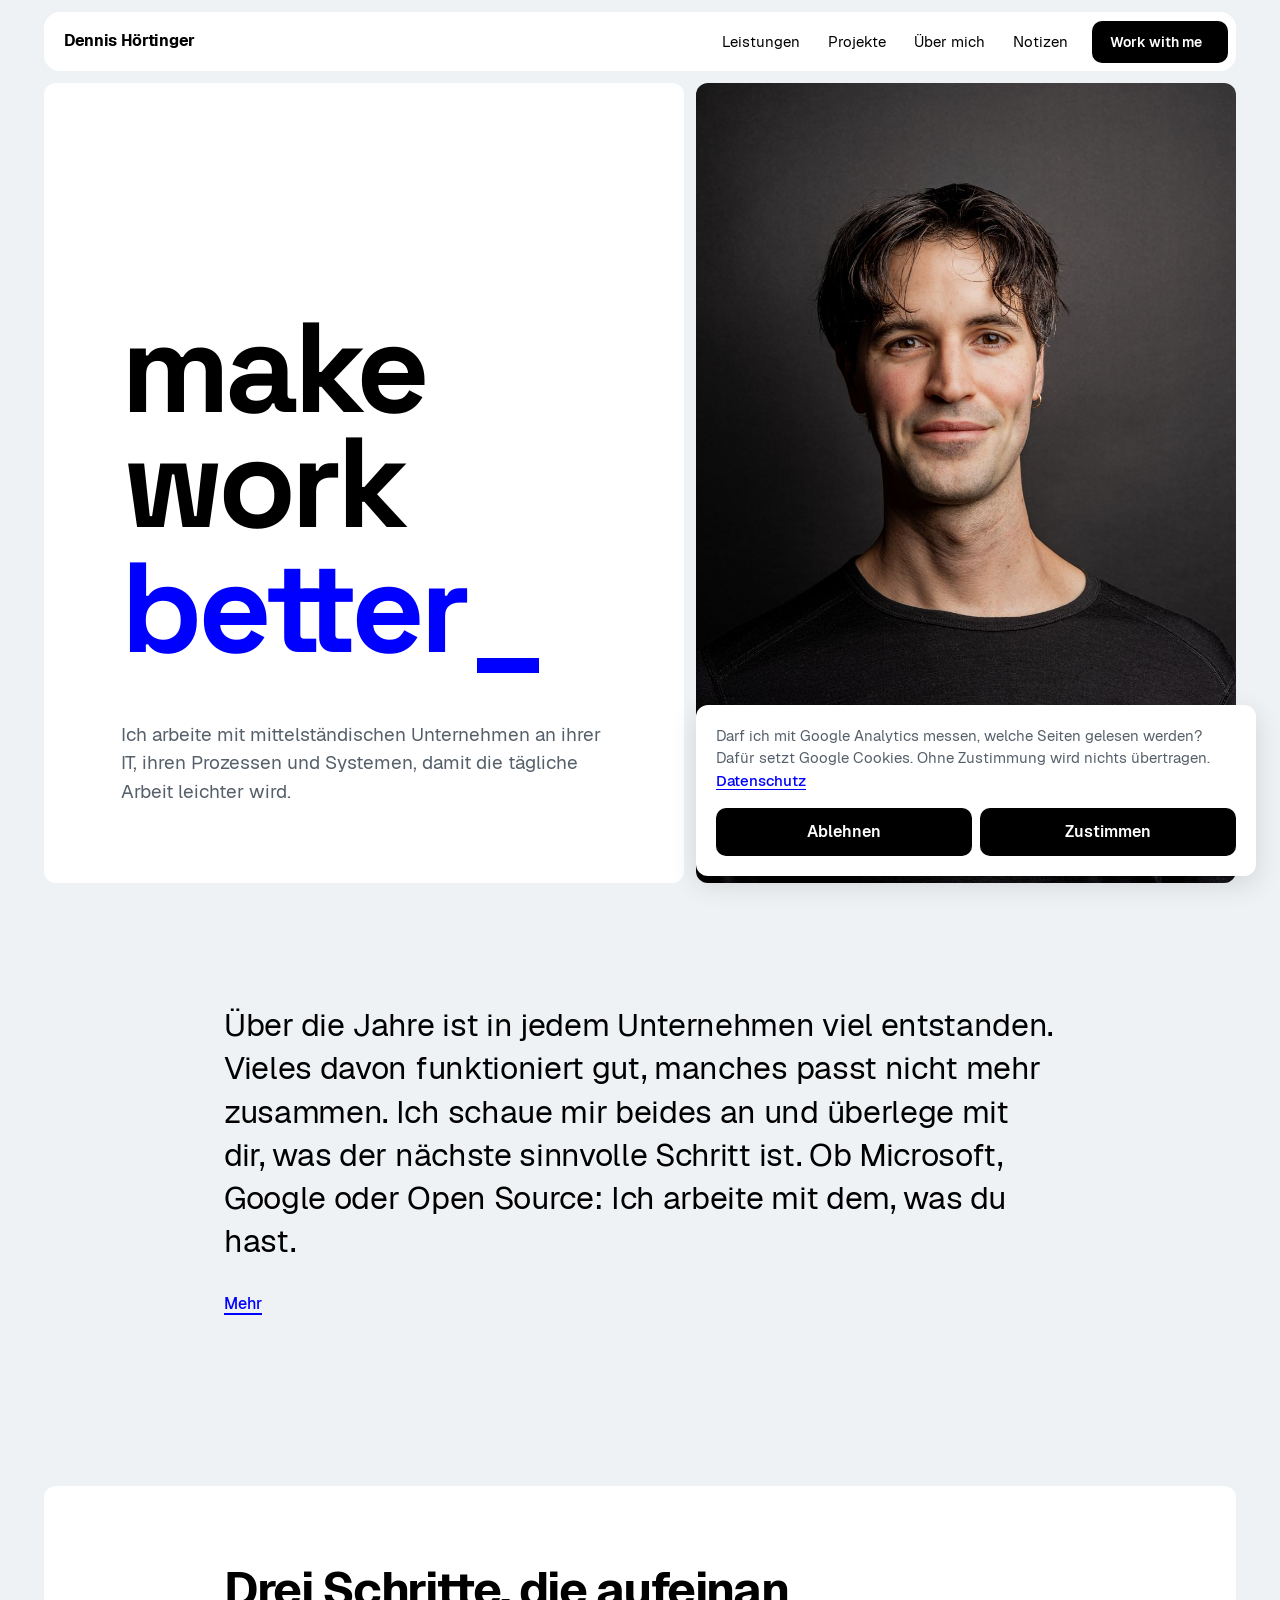
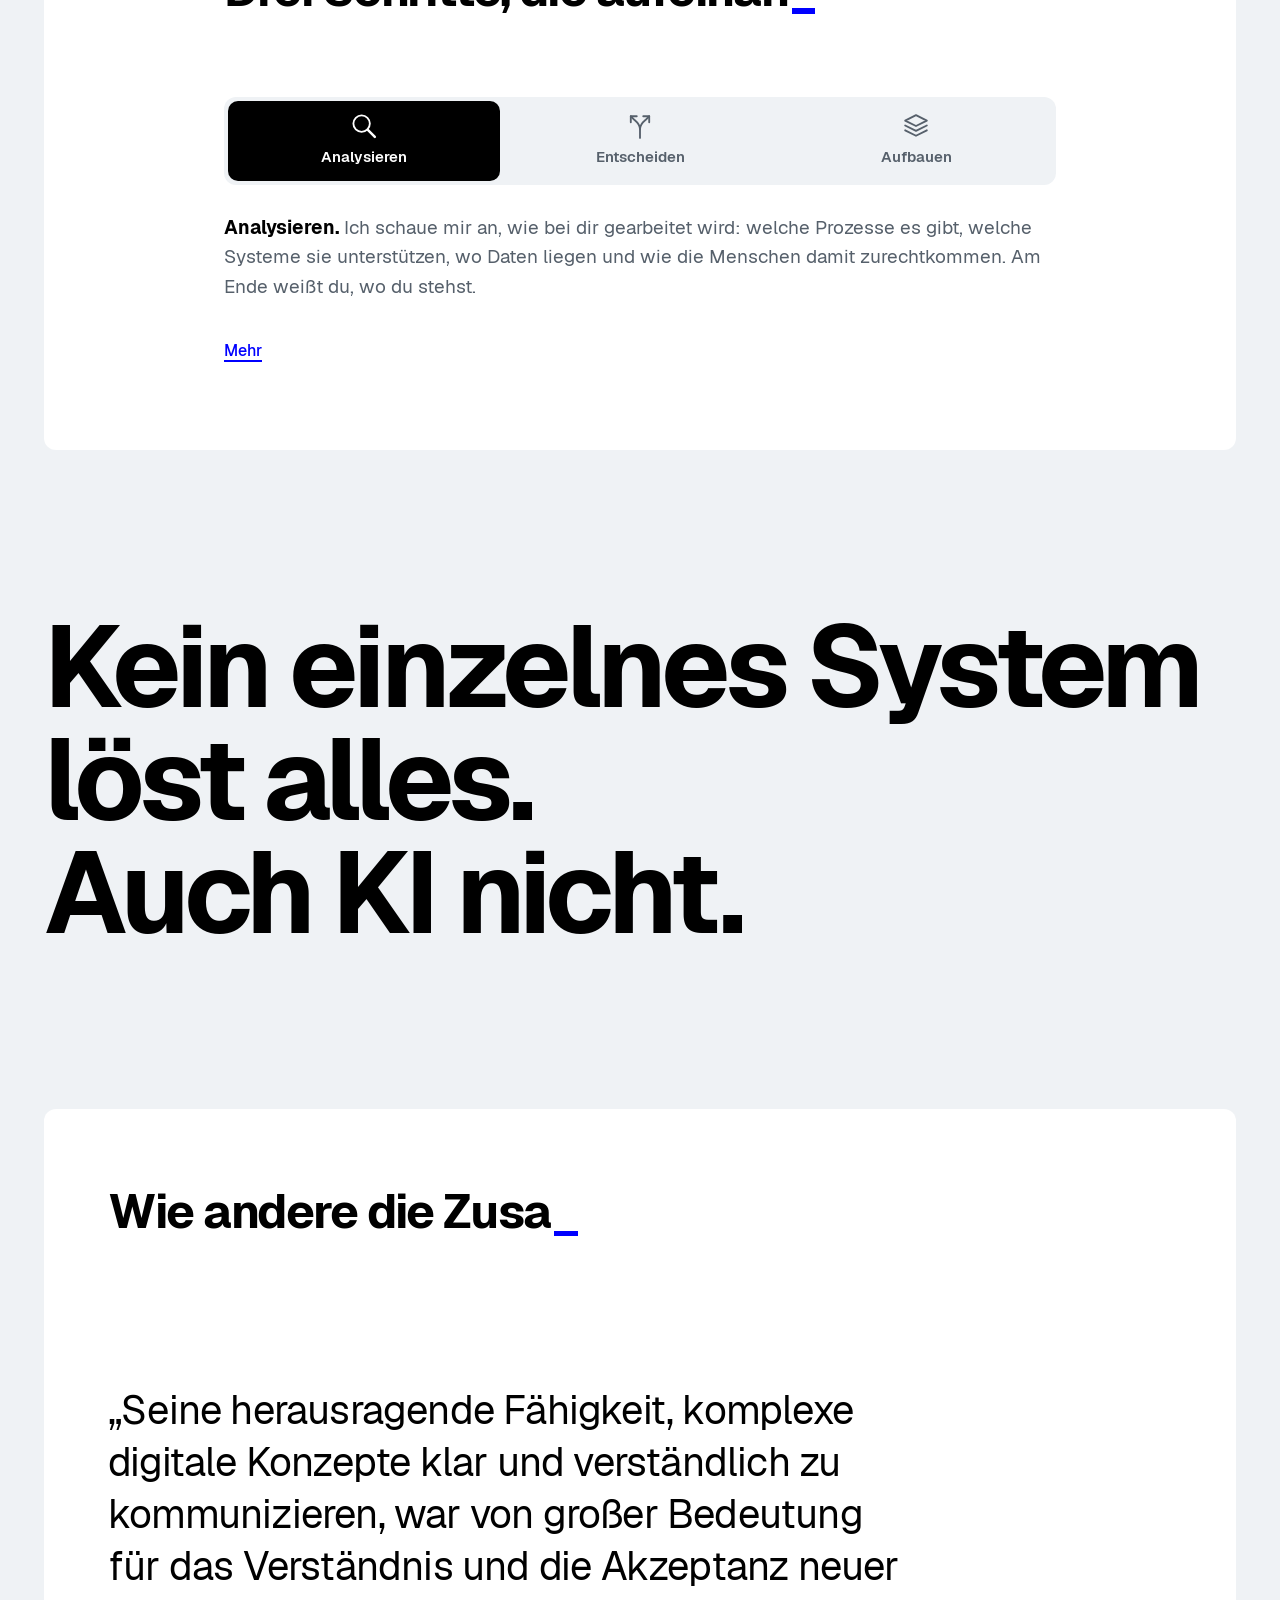
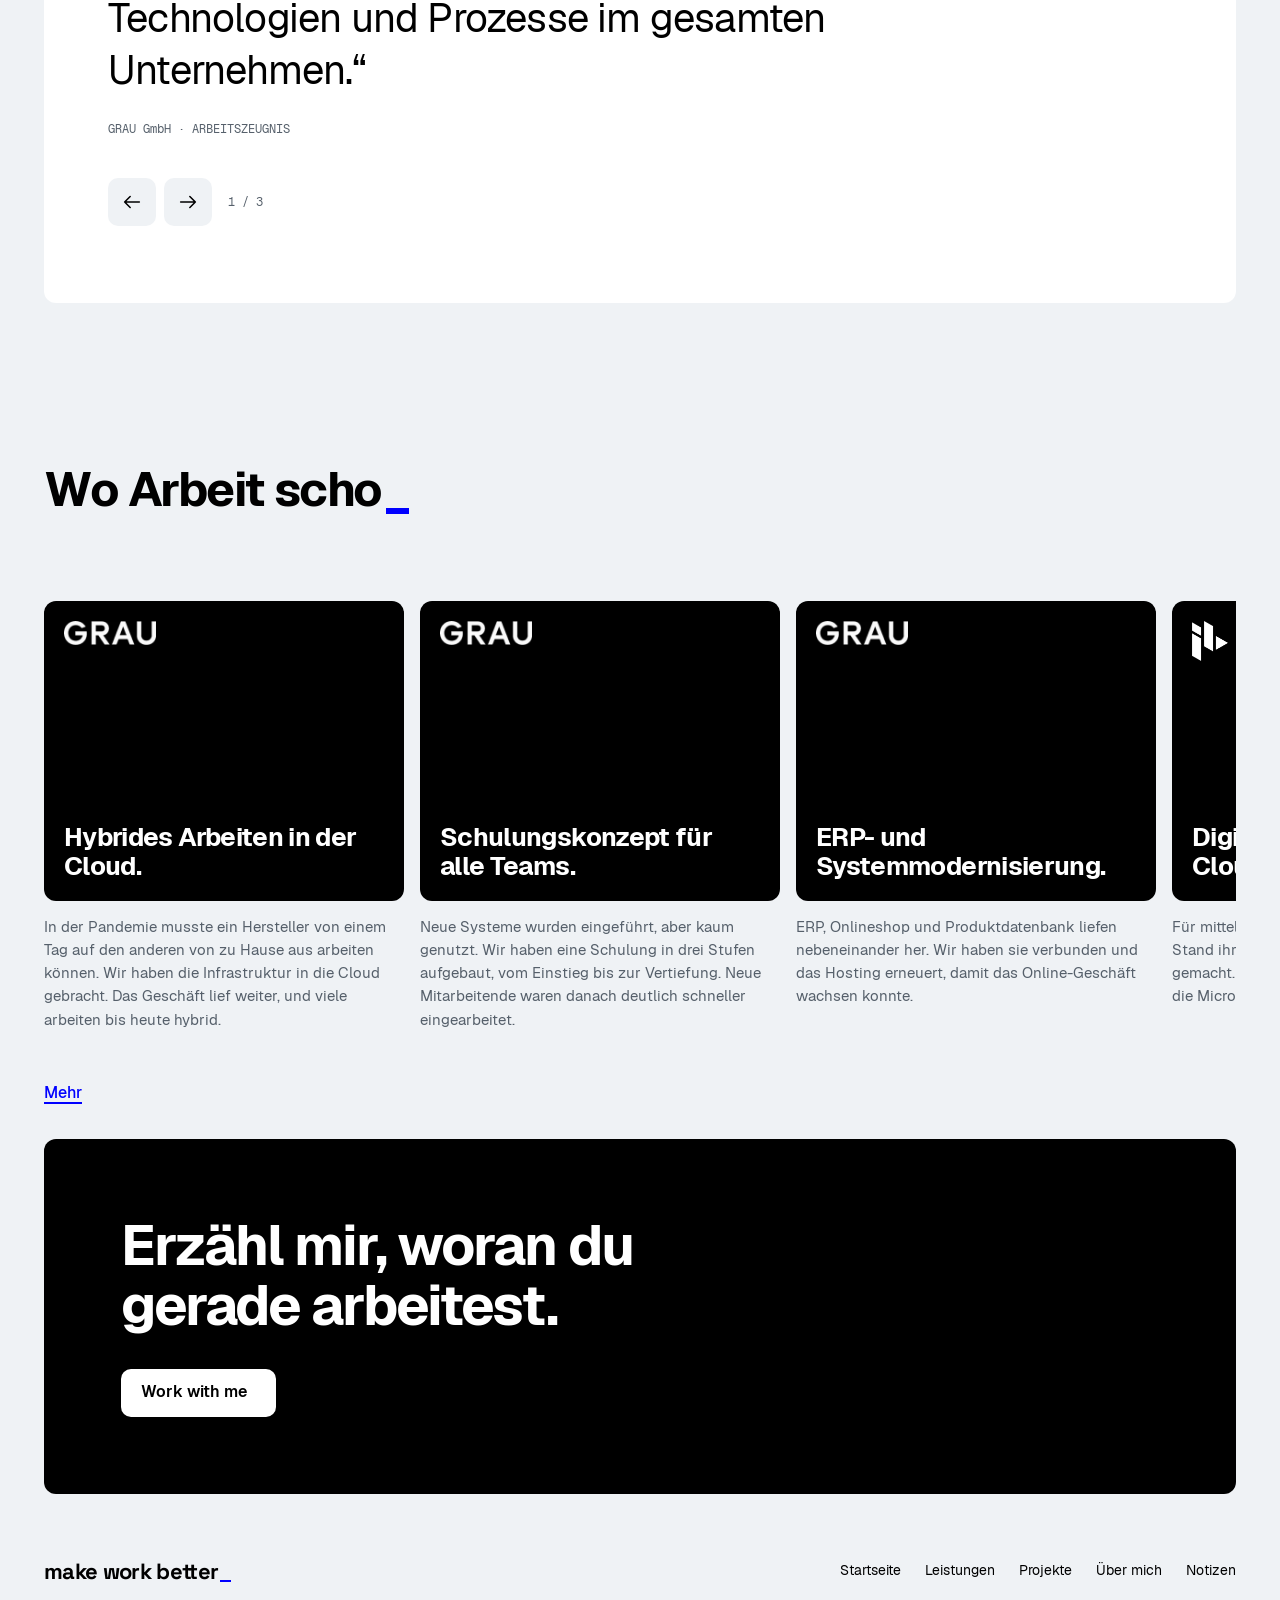
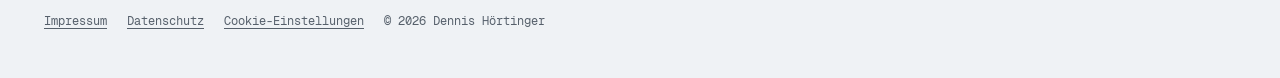
==== commit cb38c3cd: "Merge pull request #11 from dennishoertinger-consulting/claude/project-thread-p3z3mi Neue CI erneut " ====
--- a/index.html
+++ b/index.html
@@ -16,9 +16,9 @@
   <link rel="icon" href="favicon.svg" type="image/svg+xml">
   <link rel="preload" href="assets/fonts/Geist-Regular.woff2" as="font" type="font/woff2" crossorigin>
   <link rel="preload" href="assets/fonts/SpaceGrotesk-Bold-Latin.woff2" as="font" type="font/woff2" crossorigin>
-  <link rel="stylesheet" href="assets/css/style.css">
+  <link rel="stylesheet" href="assets/css/style.css?v=13">
   <script>document.documentElement.classList.add('js')</script>
-  <script src="assets/js/main.js" defer></script>
+  <script src="assets/js/main.js?v=13" defer></script>
 </head>
 <body>
   <a href="#inhalt" class="skip-link">Zum Inhalt</a>
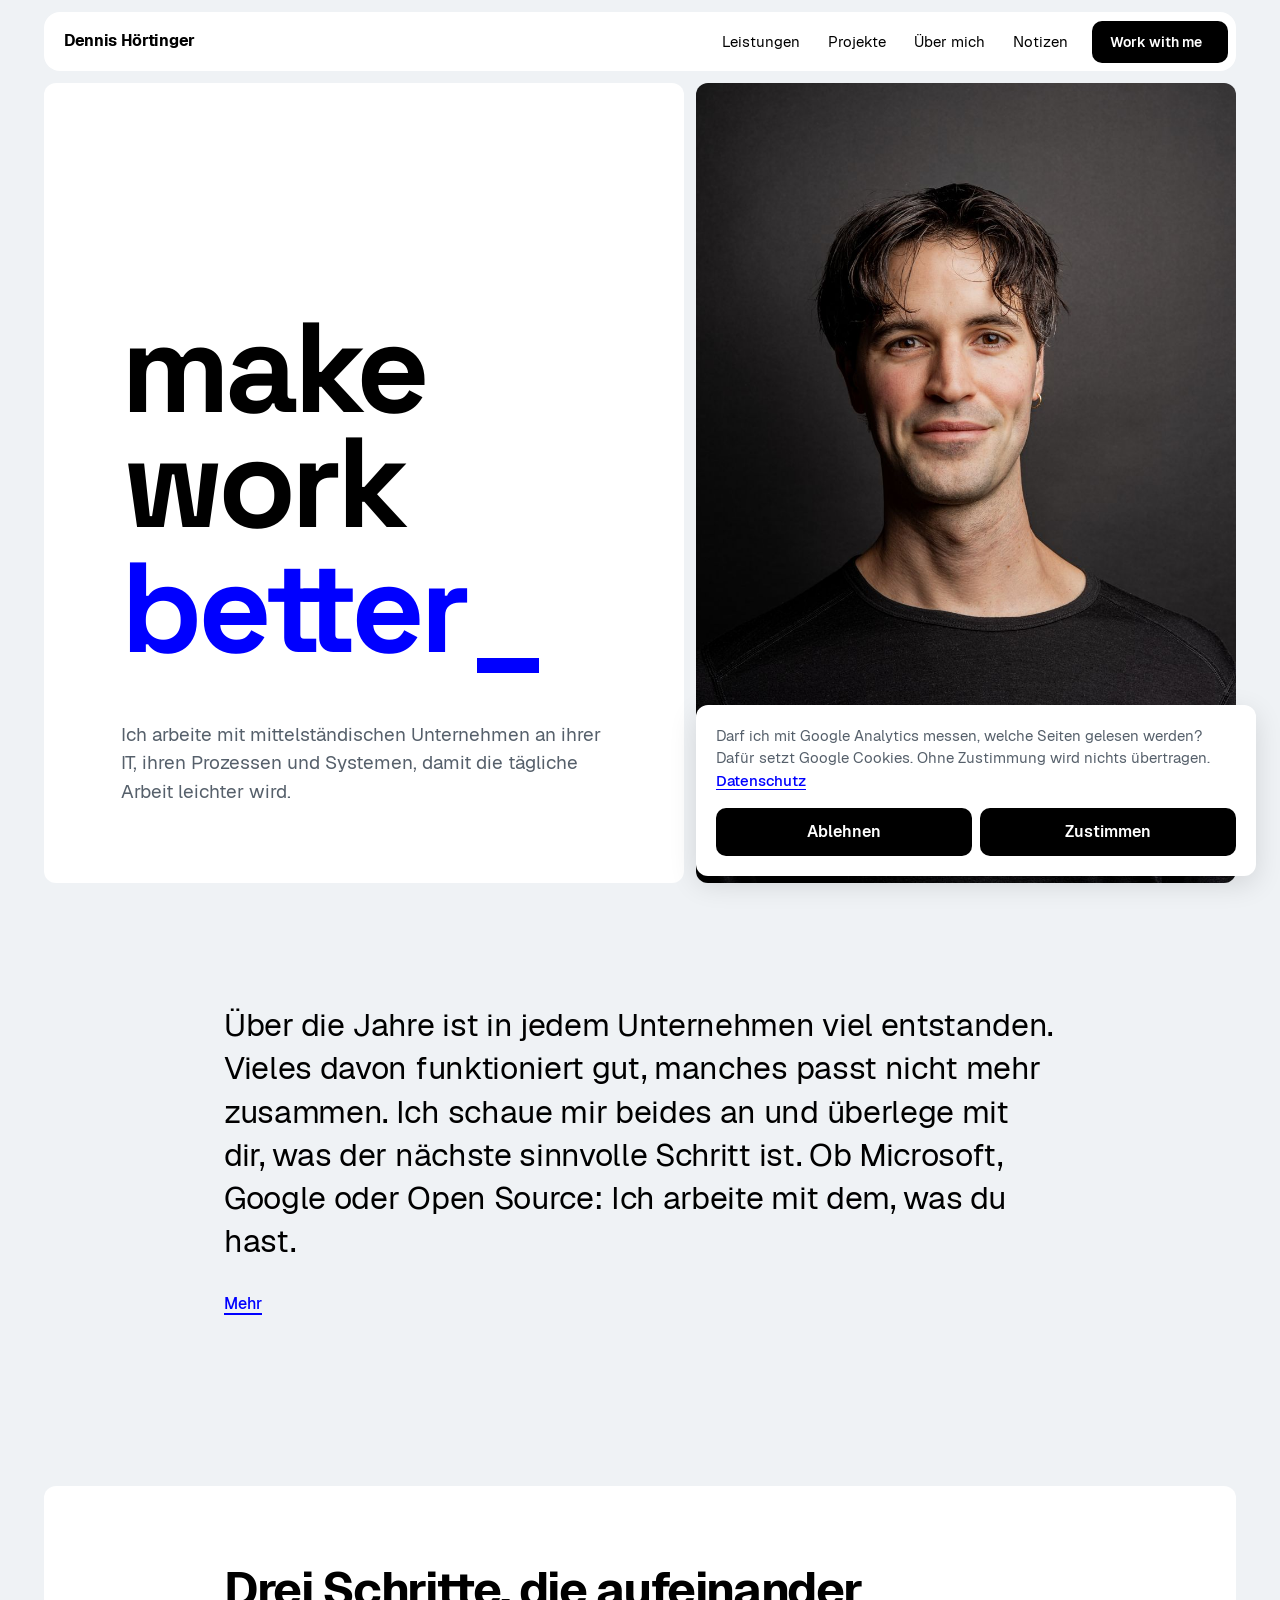
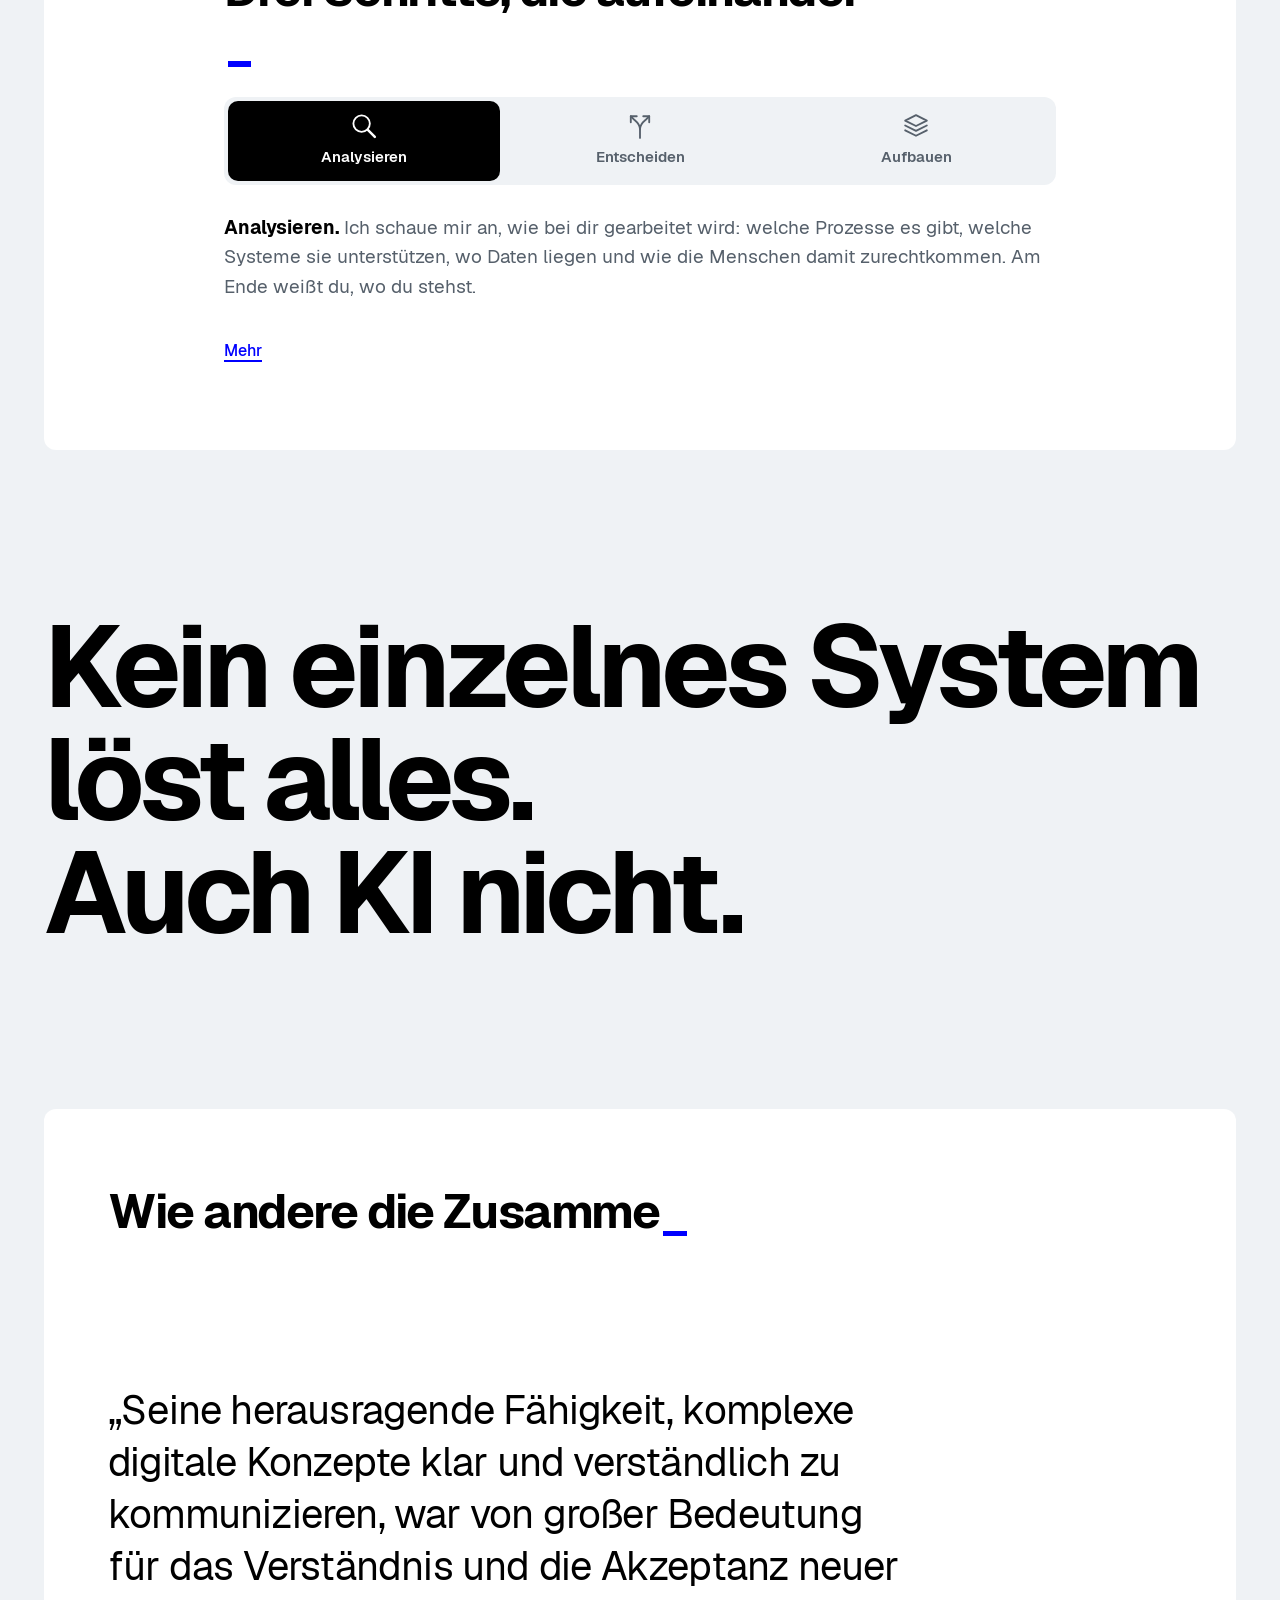
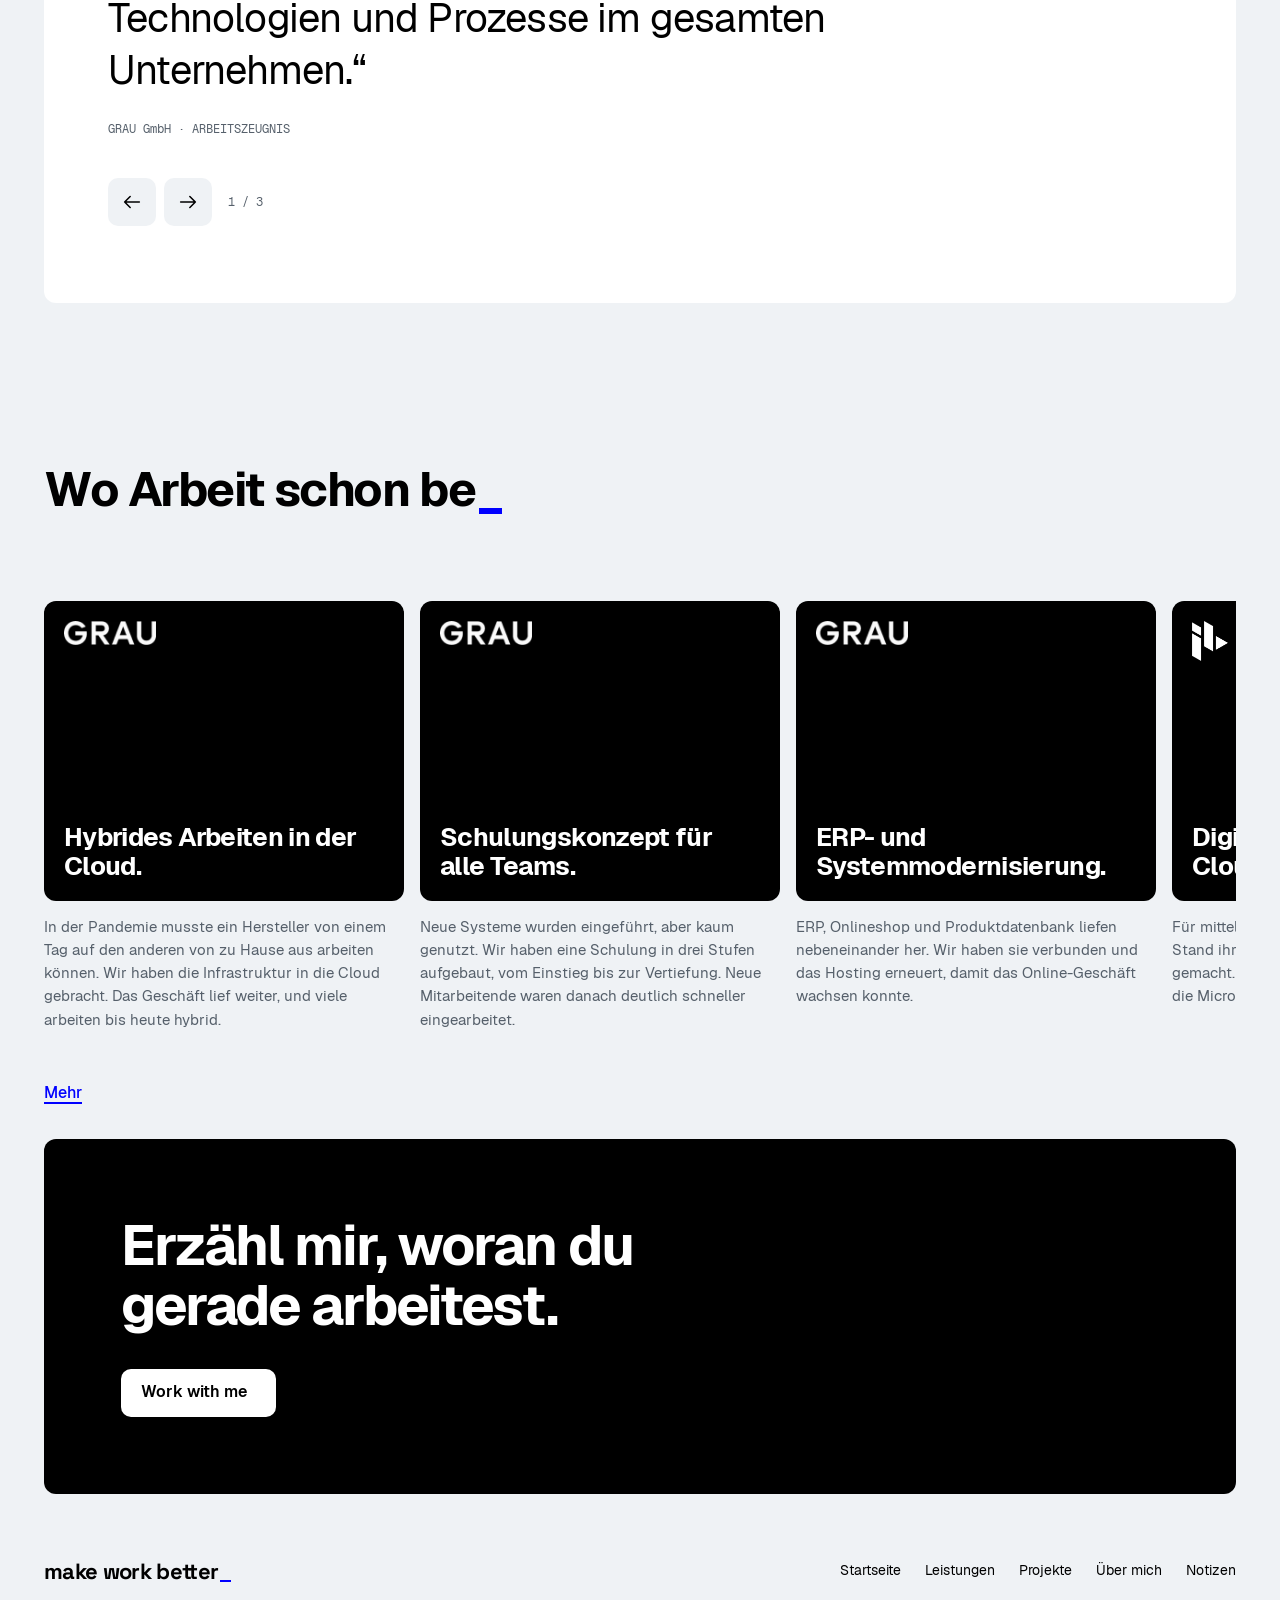
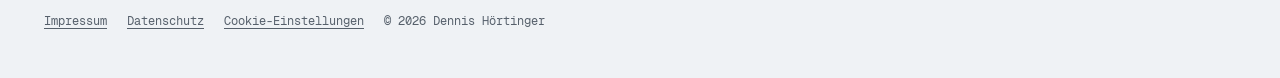
==== commit ec79f742: "SEO für den Livegang: canonical, Open Graph mit Vorschaubild, strukturierte Daten, robots.txt, sitem" ====
--- a/index.html
+++ b/index.html
@@ -13,12 +13,76 @@
   <meta property="og:locale" content="de_DE">
   <meta property="og:title" content="Dennis Hörtinger · IT Consultant in Berlin">
   <meta property="og:description" content="IT Consultant in Berlin. Ich arbeite mit mittelständischen Unternehmen an ihrer IT, ihren Prozessen und Systemen, damit die tägliche Arbeit leichter wird.">
+  <meta property="og:url" content="https://www.hoertinger.de/">
+  <meta property="og:site_name" content="Dennis Hörtinger · IT Consulting">
+  <meta property="og:image" content="https://www.hoertinger.de/assets/fotos/vorschau-teilen.jpg">
+  <meta property="og:image:width" content="1200">
+  <meta property="og:image:height" content="630">
+  <meta property="og:image:alt" content="make work better. Dennis Hörtinger, IT Consulting, Berlin">
+  <meta name="twitter:card" content="summary_large_image">
+  <link rel="canonical" href="https://www.hoertinger.de/">
   <link rel="icon" href="favicon.svg" type="image/svg+xml">
+  <link rel="apple-touch-icon" href="assets/fotos/logo-dh.png">
   <link rel="preload" href="assets/fonts/Geist-Regular.woff2" as="font" type="font/woff2" crossorigin>
   <link rel="preload" href="assets/fonts/SpaceGrotesk-Bold-Latin.woff2" as="font" type="font/woff2" crossorigin>
   <link rel="stylesheet" href="assets/css/style.css?v=13">
   <script>document.documentElement.classList.add('js')</script>
   <script src="assets/js/main.js?v=13" defer></script>
+  <script type="application/ld+json">
+  {
+    "@context": "https://schema.org",
+    "@graph": [
+      {
+        "@type": "WebSite",
+        "@id": "https://www.hoertinger.de/#website",
+        "name": "Dennis Hörtinger",
+        "url": "https://www.hoertinger.de/",
+        "inLanguage": "de-DE",
+        "publisher": {
+          "@id": "https://www.hoertinger.de/#dienstleistung"
+        }
+      },
+      {
+        "@type": "ProfessionalService",
+        "@id": "https://www.hoertinger.de/#dienstleistung",
+        "name": "Dennis Hörtinger – IT Consulting",
+        "description": "IT Consulting für mittelständische Unternehmen: IT, Prozesse und Systeme, damit die tägliche Arbeit leichter wird.",
+        "slogan": "make work better",
+        "url": "https://www.hoertinger.de/",
+        "email": "info@hoertinger.de",
+        "image": "https://www.hoertinger.de/assets/fotos/vorschau-teilen.jpg",
+        "logo": "https://www.hoertinger.de/assets/fotos/logo-dh.png",
+        "address": {
+          "@type": "PostalAddress",
+          "streetAddress": "c/o goodies lab, Möckernstraße 68",
+          "postalCode": "10965",
+          "addressLocality": "Berlin",
+          "addressCountry": "DE"
+        },
+        "areaServed": {
+          "@type": "Country",
+          "name": "Deutschland"
+        },
+        "founder": {
+          "@id": "https://www.hoertinger.de/#person"
+        },
+        "knowsLanguage": "de"
+      },
+      {
+        "@type": "Person",
+        "@id": "https://www.hoertinger.de/#person",
+        "name": "Dennis Hörtinger",
+        "jobTitle": "IT Consultant",
+        "url": "https://www.hoertinger.de/ueber-mich/",
+        "image": "https://www.hoertinger.de/assets/fotos/dennis-hoertinger.jpg",
+        "email": "mailto:info@hoertinger.de",
+        "worksFor": {
+          "@id": "https://www.hoertinger.de/#dienstleistung"
+        }
+      }
+    ]
+  }
+  </script>
 </head>
 <body>
   <a href="#inhalt" class="skip-link">Zum Inhalt</a>
@@ -62,7 +126,7 @@
     <div class="page">
       <div class="shell only-m">
         <section class="hero-m has-photo" aria-labelledby="claim-m">
-          <div class="photo"><img src="assets/fotos/dennis-hoertinger.jpg" width="965" height="1600" alt="Dennis Hörtinger"></div>
+          <div class="photo"><img src="assets/fotos/dennis-hoertinger.jpg" width="965" height="1600" alt="Dennis Hörtinger" fetchpriority="high"></div>
           <h1 id="claim-m" class="claim" aria-label="make work better"><span>make</span><span class="claim-work">work</span><span class="claim-better"><span class="claim-typed">better</span><span class="cursor" aria-hidden="true"></span></span></h1>
         </section>
       </div>
@@ -73,7 +137,7 @@
             <h1 id="claim-d" class="claim" aria-label="make work better"><span>make</span><span class="claim-work">work</span><span class="claim-better"><span class="claim-typed">better</span><span class="cursor" aria-hidden="true"></span></span></h1>
             <p class="hero-d-lead">Ich arbeite mit mittelständischen Unternehmen an ihrer IT, ihren Prozessen und Systemen, damit die tägliche Arbeit leichter wird.</p>
           </div>
-          <div class="photo"><img src="assets/fotos/dennis-hoertinger.jpg" width="965" height="1600" alt="Dennis Hörtinger"></div>
+          <div class="photo"><img src="assets/fotos/dennis-hoertinger.jpg" width="965" height="1600" alt="Dennis Hörtinger" fetchpriority="high"></div>
         </section>
       </div>
 
